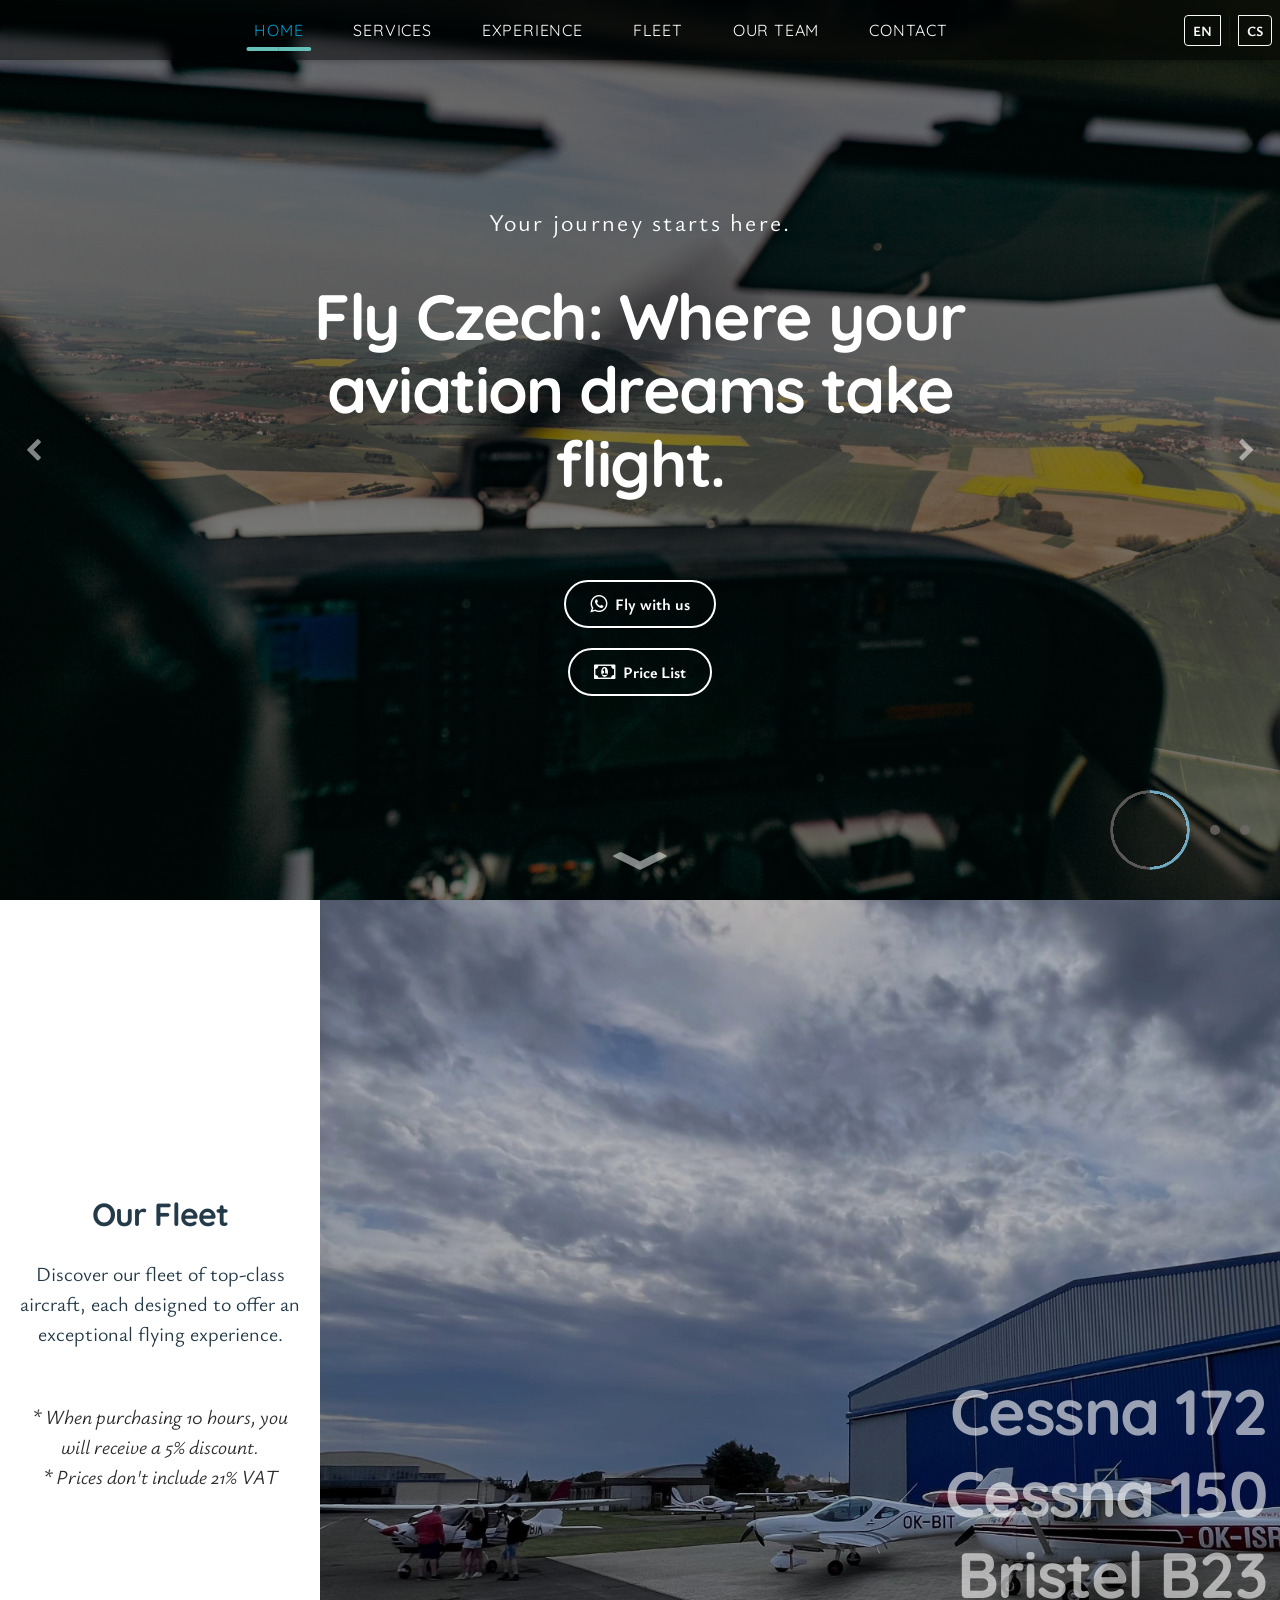
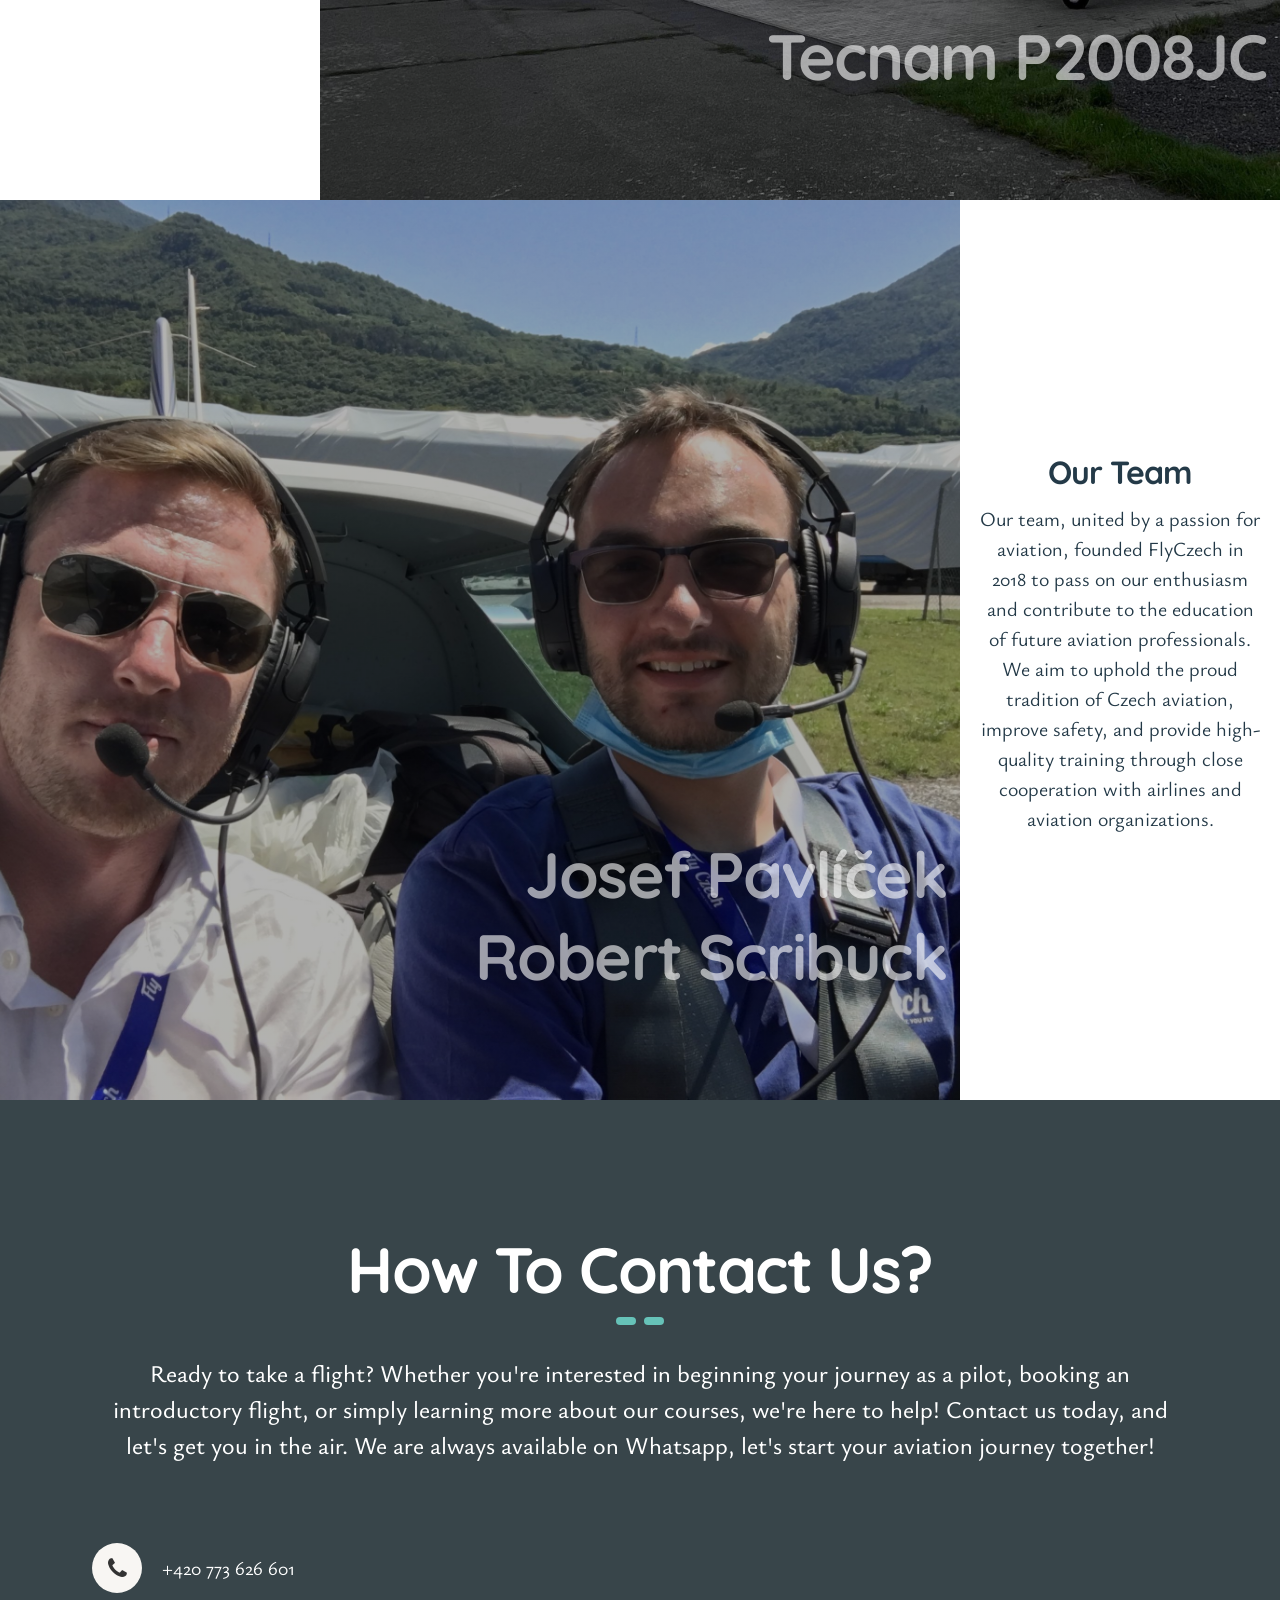
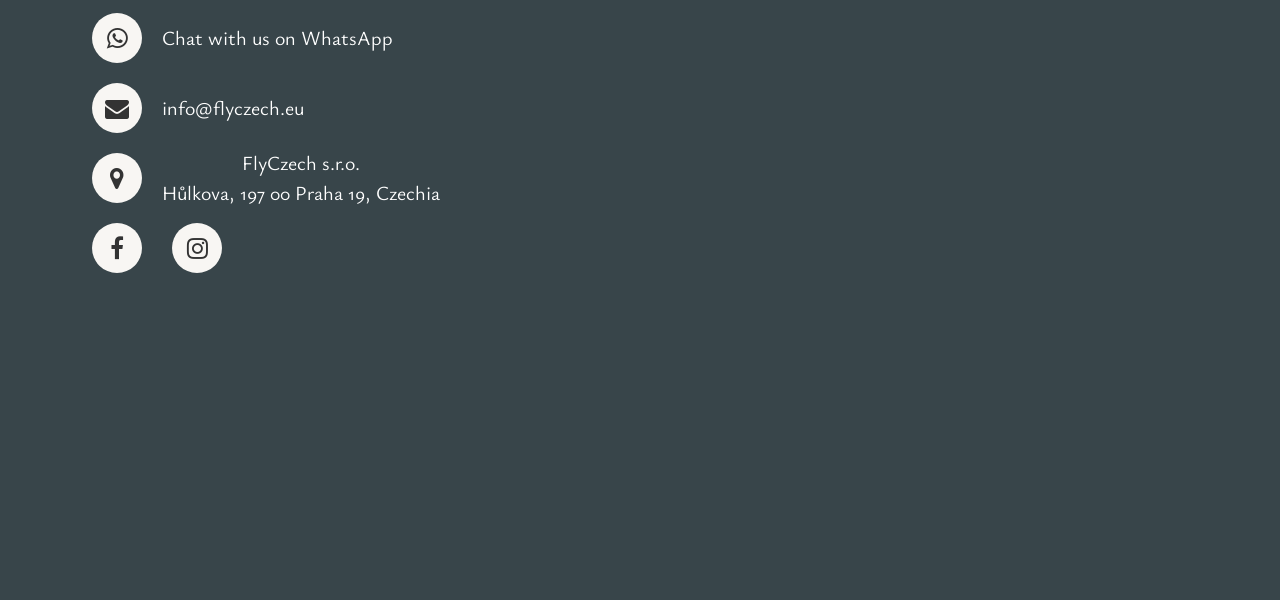
==== index.html @ 4c4ae452 "feat(experience,fleet,services): link Experience tab to PDF and remove hardcoded prices" ====
<!doctype html>
<html lang="en">

<head>
  <meta charset="utf-8">
  <meta name="viewport" content="width=device-width, initial-scale=1">
  <title>FlyCzech - We Care, You Fly!</title>

  <link rel="apple-touch-icon" sizes="180x180" href="assets/images/favicon/apple-touch-icon.png">
  <link rel="icon" type="image/png" sizes="32x32" href="assets/images/favicon/favicon-32x32.png">
  <link rel="icon" type="image/png" sizes="16x16" href="assets/images/favicon/favicon-16x16.png">
  <link rel="manifest" href="assets/images/favicon/site.webmanifest">
  <link rel="mask-icon" href="assets/images/favicon/safari-pinned-tab.svg" color="#5bbad5">
  <link rel="shortcut icon" href="assets/images/favicon/favicon.ico">
  <meta name="msapplication-TileColor" content="#da532c">
  <meta name="msapplication-config" content="assets/images/favicon/browserconfig.xml">
  <meta name="theme-color" content="#ffffff">


  <link rel="preconnect" href="https://fonts.googleapis.com">
  <link rel="preconnect" href="https://fonts.gstatic.com" crossorigin>
  <link
    href="https://fonts.googleapis.com/css2?family=Ysabeau:ital,wght@0,100;0,200;0,400;0,500;0,600;1,1&family=Quicksand:wght@500;600;700&display=swap"
    rel="stylesheet">

  <!-- Vendor CSS -->
  <link rel="stylesheet" href="vendor/css/bootstrap.min.css">
  <link rel="stylesheet" href="vendor/css/swiper-bundle.min.css">
  <link rel="stylesheet" href="https://cdnjs.cloudflare.com/ajax/libs/font-awesome/4.7.0/css/font-awesome.min.css">

  <!-- App CSS -->
  <link rel="stylesheet" href="src/css/style.css">
  <link rel="stylesheet" href="src/css/components/navbar.css">
  <link rel="stylesheet" href="src/css/components/fleet.css">
  <link rel="stylesheet" href="src/css/components/our-team.css">
  <link rel="stylesheet" href="src/css/components/services.css">
  <link rel="stylesheet" href="src/css/components/button.css">
  <link rel="stylesheet" href="src/css/components/swiper.css">

  <!-- Accessibility -->
  <meta name="robots" content="index, follow">
  <meta name="googlebot" content="index, follow">
  <meta name="robots" content="noarchive">
  <meta name="referrer" content="no-referrer">
  <meta name="format-detection" content="telephone=no">
  <meta name="HandheldFriendly" content="True">
  <meta name="MobileOptimized" content="320">
  <meta name="apple-mobile-web-app-capable" content="yes">
  <meta name="apple-mobile-web-app-status-bar-style" content="black-translucent">
  <meta name="apple-touch-fullscreen" content="yes">
  <meta name="theme-color" content="#ffffff">

  <link rel="preload" href="assets/images/team/josef.jpg" as="image">
  <link rel="preload" href="assets/images/team/robert.jpg" as="image">

  <link rel="preload" href="assets/images/fleet/OKISR-1.jpg" as="image">
  <link rel="preload" href="assets/images/fleet/OKBIK-1.jpg" as="image">
  <link rel="preload" href="assets/images/fleet/OKBIT-1.jpg" as="image">
  <link rel="preload" href="assets/images/fleet/OKMIL-1.jpg" as="image">

  <script src="src/js/translate.js"></script>

</head>

<body>
  <a href="#main-content" class="skip-link">Skip to content</a>


  <!-- Main page wrapper start -->
  <div class="page-wrapper">

    <!-- Header start -->
    <header class="page-header is-sticky">

      <div class="container-fluid">
        <div class="row dimmed-navbar">

          <div class="col-xxl-12">
            <nav class="navbar navbar-expand-lg navbar-light header-nav d-flex">
              <div class="logo-wrap" style="justify-content: center;">
                <div class="mobile-nav">
                  <button class="menu-toggler" data-bs-toggle="collapse" data-bs-target="#navbar" aria-controls="navbar"
                    aria-expanded="false" aria-label="Mobile navigation">
                    <span class="line first"></span>
                    <span class="line half"></span>
                    <span class="line third"></span>
                  </button>
                </div>
              </div>


              <div id="navbar" class="collapse navbar-collapse">
                <ul class="navbar-nav me-auto my-2 my-lg-0 navbar-nav-scroll header-menu">
                  <li class="nav-item">
                    <a href="#home" class="nav-link" data-translate="nav-home"></a>
                  </li>
                  <li class="nav-item">
                    <a href="#services" class="nav-link" data-translate="nav-services"></a>
                  </li>
                  <li class="nav-item">
                    <a href="#experience" class="nav-link" data-translate="nav-experience"></a>
                  </li>
                  <li class="nav-item">
                    <a href="#fleet" class="nav-link" data-translate="nav-fleet"></a>
                  </li>
                  <li class="nav-item">
                    <a href="#our-team" class="nav-link" data-translate="nav-team"></a>
                  </li>
                  <li class="nav-item">
                    <a href="#contact" class="nav-link" data-translate="nav-contact"></a>
                  </li>
                </ul>
              </div>

              <div class="btn-group language-switch pe-3" role="group" aria-label="Language selector">
                <button id="switch-lang-en" class="btn btn-outline-light btn-sm mx-1" aria-label="Switch to English">
                  <span class="fw-bold">EN</span>
                </button>
                <div class="vr mx-1"></div>
                <button id="switch-lang-cs" class="btn btn-outline-light btn-sm mx-1" aria-label="Přepnout do češtiny">
                  <span class="fw-bold">CS</span>
                </button>
              </div>

            </nav>

          </div>
        </div>
      </div>




    </header>
    <!-- Header end -->

    <!-- Page content area start -->
    <main id="main-content">
      <!-- Banner area start -->
      <section class="section-fullscreen banner-wrap pb-130" id="home">
        <!-- Slider main container -->
        <div class="swiper">
          <!-- Additional required wrapper -->
          <div class="swiper-wrapper">
            <!-- Slides -->
            <div class="swiper-slide slide-1">

              <video preload="none" id="background-video-1" class="background-video" playsinline muted autoplay muted
                loop preload="none" poster="assets/images/bg/hero-1.jpg">

                <source id="video-source-1" src="assets/images/per.mov" type="video/mp4">
              </video>

              <div class="slide-content">
                <p class="slide-title-1" data-translate="hero-subtitle"></p>
                <h1 class="slide-title-2" data-translate="hero-title">
                </h1>
                <div class="contact-button-wrapper">
                  <a class="contact-button contact-button-whatsapp" href="https://wa.me/+420773626601"
                    title="Chat with us on WhatsApp" target="_blank">
                    <i class="fa fa-whatsapp" style="font-size:1.25rem"></i> <span data-translate="hero-cta"></span>
                  </a>
                </div>
                <div class="contact-button-wrapper pricelist-button-wrapper-slide-1">
                  <a class="contact-button contact-button-whatsapp" href="pdfs/FlyCzech Complete Pricing List PDF.pdf" title="Prices" target="_blank" rel="noopener">
                    <i class="fa fa-money" style="font-size:1.25rem"></i> <span data-translate="price-list"></span>
                  </a>
                </div>
              </div>

            </div>
            <div class="swiper-slide slide-2" id="services">



              <video preload="none" id="background-video-1" class="background-video" playsinline muted autoplay muted
                loop preload="none" poster="assets/images/bg/hero-1.jpg">

                <source id="video-source-1" src="assets/images/services/services.mp4" type="video/mp4">
              </video>

              <div class="slide-content second-slide">
                <h1 class="slide-title-2 slide-title-slide-2" style="padding-bottom: 10px;"
                  data-translate="services-title"></h1>
                <p class="slide-subtitle slide-subtitle-slide-2" data-translate="services-subtitle"></p>

                <div>
                  <div class="services-wrapper">
                    <!-- PPL Section -->
                    <div class="services-category"
                      data-url="pdfs/FlyCzech PPL Training Information PDF.pdf"
                      style="cursor: pointer;">
                      <h2 class="services-title" data-translate="ppl-title"></h2>
                      <p class="services-description" data-translate="ppl-description">

                      </p>
                      <p class="services-detail"><strong data-translate="duration-label"></strong> <span
                          data-translate="ppl-duration"></span></p>
                      <div class="service-button contact-button-wrapper contact-button-wrapper-slide-3">
                        <a class="contact-button contact-button-more-info" href="pdfs/FlyCzech PPL Training Information PDF.pdf" target="_blank" rel="noopener">
                          <i class="fa fa-external-link"></i> <span data-translate="more-details"></span>
                        </a>
                        <a class="contact-button contact-button-whatsapp" href="https://wa.me/+420773626601" title="Chat with us on WhatsApp" target="_blank">
                          <i class="fa fa-whatsapp" style="font-size:1.25rem"></i> <span data-translate="contact-cta"></span>
                        </a>
                      </div>
                    </div>

                    <!-- Night Rating Section -->
                    <div class="services-category"
                      data-url="pdfs/FlyCzech NIGHT Training Info.pdf"
                      style="cursor: pointer;">
                      <h2 class="services-title" data-translate="night-rating-title"></h2>
                      <p class="services-description" data-translate="night-rating-description">

                      </p>
                      <p class="services-detail"><strong data-translate="duration-label"></strong> <span
                          data-translate="night-rating-duration"></span></p>
                      <div class="service-button contact-button-wrapper contact-button-wrapper-slide-3">
                        <a class="contact-button contact-button-more-info" href="pdfs/FlyCzech NIGHT Training Info.pdf" target="_blank" rel="noopener">
                          <i class="fa fa-external-link"></i> <span data-translate="more-details"></span>
                        </a>
                        <a class="contact-button contact-button-whatsapp" href="https://wa.me/+420773626601" title="Chat with us on WhatsApp" target="_blank">
                          <i class="fa fa-whatsapp" style="font-size:1.25rem"></i> <span data-translate="contact-cta"></span>
                        </a>
                      </div>
                    </div>

                    <!-- Radiology Section -->
                    <div class="services-category"
                      data-url="pdfs/FlyCzech Aviation English PDF.pdf"
                      style="cursor: pointer;">
                      <h2 class="services-title" data-translate="radio-title"></h2>
                      <p class="services-description" data-translate="radio-description">
                      </p>
                      <p class="services-detail"><strong data-translate="duration-label"></strong> <span
                          data-translate="radio-duration"></span></p>
                      <div class="service-button contact-button-wrapper contact-button-wrapper-slide-3">
                        <a class="contact-button contact-button-more-info" href="pdfs/FlyCzech Aviation English PDF.pdf" target="_blank" rel="noopener">
                          <i class="fa fa-external-link"></i> <span data-translate="more-details"></span>
                        </a>
                        <a class="contact-button contact-button-whatsapp" href="https://wa.me/+420773626601" title="Chat with us on WhatsApp" target="_blank">
                          <i class="fa fa-whatsapp" style="font-size:1.25rem"></i> <span data-translate="contact-cta"></span>
                        </a>
                      </div>
                    </div>

                    <!-- ICAO English Section -->
                    <div class="services-category"
                      data-url="pdfs/FlyCzech Aviation English PDF.pdf"
                      style="cursor: pointer;">
                      <h2 class="services-title" data-translate="icao-title"></h2>
                      <p class="services-description" data-translate="icao-description">
                      </p>
                      <p class="services-detail"><strong data-translate="duration-label"></strong> <span
                          data-translate="icao-duration"></span></p>
                      <div class="service-button contact-button-wrapper contact-button-wrapper-slide-3">
                        <a class="contact-button contact-button-more-info" href="pdfs/FlyCzech Aviation English PDF.pdf" target="_blank" rel="noopener">
                          <i class="fa fa-external-link"></i> <span data-translate="more-details"></span>
                        </a>
                        <a class="contact-button contact-button-whatsapp" href="https://wa.me/+420773626601" title="Chat with us on WhatsApp" target="_blank">
                          <i class="fa fa-whatsapp" style="font-size:1.25rem"></i> <span data-translate="contact-cta"></span>
                        </a>
                      </div>
                    </div>
                  </div>

                  <div class="contact-button-wrapper contact-button-wrapper-slide-2">
                    <a class="contact-button contact-button-whatsapp" href="https://wa.me/+420773626601"
                      title="Chat with us on WhatsApp" target="_blank">
                      <i class="fa fa-whatsapp" style="font-size:1.25rem"></i> <span
                        data-translate="contact-cta"></span>
                    </a>
                  </div>
                  <div class="contact-button-wrapper pricelist-button-wrapper-slide-2">
                    <a class="contact-button contact-button-whatsapp" href="pdfs/FlyCzech Complete Pricing List PDF.pdf" title="Prices" target="_blank" rel="noopener">
                      <i class="fa fa-money" style="font-size:1.25rem"></i> <span data-translate="price-list"></span>
                    </a>
                  </div>
                </div>

              </div>


            </div>
            <div class="swiper-slide slide-2" id="experience">



              <video preload="none" id="background-video-1" class="background-video" playsinline muted autoplay muted
                loop preload="none" poster="assets/images/experience/castle.jpg">

                <source id="video-source-1" src="assets/images/experience/sightsee.mov" type="video/mp4">
              </video>

              <div class="slide-content">
                <h1 class="slide-title-2" style="padding-bottom: 10px;" data-translate="experience-title"></h1>
                <p class="slide-subtitle slide-subtitle-slide-3" data-translate="experience-subtitle"></p>

                <div class="services-wrapper">
                  <div class="services-wrapper">
                    <div class="services-category"
                      data-url="pdfs/FlyCzech Pilot Experience PDF.pdf"
                      style="cursor: pointer;">
                      <h2 class="services-title" data-translate="pilgrimage-title"></h2>
                      <p class="services-description" data-translate="pilgrimage-description-1">
                      </p>
                      <p class="services-description" data-translate="pilgrimage-description-2">
                      </p>
                      <div class="service-button contact-button-wrapper contact-button-wrapper-slide-3">
                        <a class="contact-button contact-button-more-info" href="pdfs/FlyCzech Pilot Experience PDF.pdf" target="_blank" rel="noopener">
                          <i class="fa fa-external-link"></i> <span data-translate="more-details"></span>
                        </a>
                        <a class="contact-button contact-button-whatsapp" href="https://wa.me/+420773626601?text=I%20am%20interested%20in%20Pilgrimage%20Site%20Stará%20Boleslav%20and%20Brandýs%20nad%20Labem%20experience"
                          title="Chat with us on WhatsApp" target="_blank">
                          <i class="fa fa-whatsapp" style="font-size:1.25rem"></i> <span
                            data-translate="contact-cta"></span>
                        </a>
                      </div>
                    </div>

                    <div class="services-category"
                      data-url="pdfs/FlyCzech Pilot Experience PDF.pdf"
                      style="cursor: pointer;">
                      <h2 class="services-title" data-translate="pruhonice-title"></h2>
                      <p class="services-description" data-translate="pruhonice-description-1">

                      </p>
                      <p class="services-description" data-translate="pruhonice-description-2">

                      </p>
                      <div class="service-button contact-button-wrapper contact-button-wrapper-slide-3">
                        <a class="contact-button contact-button-more-info" href="pdfs/FlyCzech Pilot Experience PDF.pdf" target="_blank" rel="noopener">
                          <i class="fa fa-external-link"></i> <span data-translate="more-details"></span>
                        </a>
                        <a class="contact-button contact-button-whatsapp" href="https://wa.me/+420773626601?text=Hello!%20I%20am%20interested%20in%20booking%20the%20Průhonice%20Castle%20experience.%20Could%20you%20please%20provide%20more%20details%3F"
                          title="Chat with us on WhatsApp" target="_blank">
                          <i class="fa fa-whatsapp" style="font-size:1.25rem"></i> <span
                            data-translate="contact-cta"></span>
                        </a>
                      </div>
                    </div>
                    <div class="services-category"
                      data-url="pdfs/FlyCzech Pilot Experience PDF.pdf"
                      style="cursor: pointer;">
                      <h2 class="services-title" data-translate="castles-title"></h2>
                      <p class="services-description" data-translate="castles-description-1">

                      </p>
                      <p class="services-description" data-translate="castles-description-2">

                      </p>
                      <div class="service-button contact-button-wrapper contact-button-wrapper-slide-3">
                        <a class="contact-button contact-button-more-info" href="pdfs/FlyCzech Pilot Experience PDF.pdf" target="_blank" rel="noopener">
                          <i class="fa fa-external-link"></i> <span data-translate="more-details"></span>
                        </a>
                        <a class="contact-button contact-button-whatsapp" href="https://wa.me/+420773626601?text=Hello!%20I%20am%20interested%20in%20booking%20the%20Castles%20Around%20Prague%20experience.%20Could%20you%20please%20provide%20more%20details%3F"
                          title="Chat with us on WhatsApp" target="_blank">
                          <i class="fa fa-whatsapp" style="font-size:1.25rem"></i> <span
                            data-translate="contact-cta"></span>
                        </a>
                      </div>
                    </div>
                  </div>

                  <div class="contact-button-wrapper contact-button-wrapper-slide-3">
                    <a class="contact-button contact-button-whatsapp" href="https://wa.me/+420773626601"
                      title="Chat with us on WhatsApp" target="_blank">
                      <i class="fa fa-whatsapp" style="font-size:1.25rem"></i> <span
                        data-translate="contact-cta"></span>
                    </a>
                  </div>
                  <div class="contact-button-wrapper pricelist-button-wrapper-slide-3">
                    <a class="contact-button contact-button-whatsapp" href="pdfs/FlyCzech Complete Pricing List PDF.pdf" title="Prices" target="_blank" rel="noopener">
                      <i class="fa fa-money" style="font-size:1.25rem"></i> <span data-translate="price-list"></span>
                    </a>
                  </div>
                </div>

              </div>
            </div>

            <!-- pagination -->
            <div class="swiper-pagination"></div>
            <div class="swiper-button-prev fa fa-chevron-left"></div>
            <div class="swiper-button-next fa fa-chevron-right"></div>
          </div>


        </div>


      </section>


      <!-- Banner area end -->

      <div id="fleet-div" class="fleet-div">


        <div class="paragraph-section"> <!-- Paragraph section -->
          <h4 id="fleet-title" data-translate="fleet-title"></h4>
          <h6 id="aircraft-reg"></h6>
          <p id="fleet-text" data-translate="fleet-description">

          </p>
          <div id="aircraft-info" class="aircraft-info">
            <p><strong data-translate="range-label"></strong> <span id="range"></span></p>
            <p><strong data-translate="speed-label"></strong> <span id="speed"></span></p>
            <p><strong data-translate="night-rated-label"></strong> <span id="night-rated"></span></p>
            <p><strong data-translate="avionics-label"></strong> <span id="avionics-type"></span></p>
            <p><strong data-translate="base-airport-label"></strong> <span id="base-airport">LKLT</span>
            </p>
            <a id="aircraft-more-info" class="contact-button contact-button-more-info" href="#" target="_blank" rel="noopener">
              <i class="fa fa-external-link"></i>
              <span data-translate="more-info"></span>
            </a>
          </div>

          <!-- Discount note at the very bottom of the text area -->
          <p style="margin-top: 40px; font-style: italic; color: #2d2d2d;" data-translate="discount-note">
          </p>
        </div>

        <section id="fleet" class="section-fullscreen fleet-background project-wrap pt-120 pb-120"
          style="background-color: #f8f6f3; position: relative;">
          <!-- Default video as the background -->
          <video id="fleet-video" muted loop
            style="width: 100%; height: 100dvh; object-fit: cover; position: absolute; z-index: 0;"
            poster="assets/images/fleet/all.jpg" preload="none" playsinline muted autoplay>
            <source src="assets/images/fleet/fleet.mov" type="video/mp4">
          </video>

          <div class="background-overlay"></div>

          <div class="container">
            <!-- Label in the top left corner -->
            <h6 id="reset-message" style="display: none;" data-translate="reset-message"></h6>


            <h1 class="fleet-header" tabindex="0" role="button" data-image="assets/images/fleet/OKMIL.jpg" data-description=""
              data-title="" data-aircraft-reg="" data-price="" data-range="" data-night-rated="" data-avionics=""
              data-speed="" data-url="https://www.flyczech.eu/flotila/cessna-c172sp-ok-mil" data-translate="cessna 172">

            </h1>


            <h1 class="fleet-header" tabindex="0" role="button" data-image="assets/images/fleet/OKISR.jpg" data-description=""
              data-title="" data-aircraft-reg="" data-price="" data-range="" data-night-rated="" data-avionics=""
              data-speed="" data-url="https://www.flyczech.eu/ok-isr/" data-translate="cessna">

            </h1>

            <h1 class="fleet-header" tabindex="0" role="button" data-image="assets/images/fleet/OKBIT.jpg" data-description=""
              data-title="" data-aircraft-reg="" data-price="" data-range="" data-night-rated="" data-avionics=""
              data-speed="" data-url="https://www.flyczech.eu/flotila/bristell-br23-ok-bit/" data-translate="bristel">

            </h1>
            <h1 class="fleet-header" tabindex="0" role="button" data-image="assets/images/fleet/OKBIK.jpg" data-description=""
              data-title="" data-aircraft-reg="" data-price="" data-range="" data-night-rated="" data-avionics=""
              data-speed="" data-url="https://www.flyczech.eu/flotila/tecnam-p2008jc/" data-translate="tecnam">
            </h1>
          </div>
        </section>

        <!-- Swiper Container -->
        <div class="swiper-container">
          <div class="swiper-wrapper">
            <!-- Slide 1: Video Background with Titles -->
            <div class="swiper-slide">
              <section id="fleet-video-section" class="video-slide">
                <video id="fleet-video" muted loop playsinline muted autoplay
                  style="width: 100%; height: 100dvh; object-fit: cover; position: absolute; z-index: 0;"
                  poster="assets/images/fleet/all.jpg" preload="none">
                  <source src="assets/images/fleet/fleet.mov" type="video/mp4">
                </video>
                <div class="overlay">
                  <div class="container">
                    <h1 data-swiper-slide-index="1" data-translate="cessna 172"></h1>
                    <h1 data-swiper-slide-index="2" data-translate="cessna"></h1>
                    <h1 data-swiper-slide-index="3" data-translate="bristel"></h1>
                    <h1 data-swiper-slide-index="4" data-translate="tecnam"></h1>
                    <p data-translate="fleet-discount-note">
                    </p>
                  </div>
                </div>
              </section>
            </div>

            <!-- Slide 2: Cessna 172 -->
            <div class="swiper-slide"
              style="background-image: url('assets/images/fleet/OKMIL.jpg'); background-size: cover; background-position: center;">
              <div class="paragraph-section-mobile">
                <h4 data-translate="cessna 172_title"></h4>
                <h6 id="aircraft-reg" data-translate="cessna 172_aircraft-reg"></h6>
                <div class="aircraft-info">
                  <p><strong data-translate="range-label"></strong> <span data-translate="cessna 172_range"></span></p>
                  <p><strong data-translate="speed-label"></strong> <span data-translate="cessna 172_speed"></span></p>
                  <p><strong data-translate="night-rated-label"></strong> <span
                      data-translate="cessna 172_night-rated"></span></p>
                  <p><strong data-translate="avionics-label"></strong> <span
                      data-translate="cessna 172_avionics"></span>
                  </p>
                  <p><strong data-translate="base-airport-label"></strong> <span>LKLT</span></p>
                  <p><a href="https://www.flyczech.eu/flotila/cessna-c172sp-ok-mil" target="_blank" rel="noopener"><i class="fa fa-external-link"></i> <span data-translate="more-info"></span></a></p>
                </div>
              </div>
            </div>

            <!-- Slide 3: Cessna 150 -->
            <div class="swiper-slide"
              style="background-image: url('assets/images/fleet/OKISR.jpg'); background-size: cover; background-position: center;">
              <div class="paragraph-section-mobile">
                <h4 data-translate="cessna-mobile-title"></h4>
                <h6 id="aircraft-reg" data-translate="cessna_aircraft-reg"></h6>
                <div class="aircraft-info">
                  <p><strong data-translate="range-label"></strong> <span data-translate="cessna_range"></span></p>
                  <p><strong data-translate="speed-label"></strong> <span data-translate="cessna_speed"></span></p>
                  <p><strong data-translate="night-rated-label"></strong> <span
                      data-translate="cessna_night-rated"></span></p>
                  <p><strong data-translate="avionics-label"></strong> <span data-translate="cessna_avionics"></span>
                  </p>
                  <p><strong data-translate="base-airport-label"></strong> <span>LKLT</span></p>
                  <p><a href="https://www.flyczech.eu/ok-isr/" target="_blank" rel="noopener"><i class="fa fa-external-link"></i> <span data-translate="more-info"></span></a></p>
                </div>
              </div>
            </div>

            <!-- Slide 3: Bristel B23 -->
            <div class="swiper-slide"
              style="background-image: url('assets/images/fleet/OKBIT-1.jpg'); background-size: cover; background-position: center;">
              <div class="paragraph-section-mobile">
                <h4 data-translate="bristel-mobile-title"></h4>
                <h6 id="aircraft-reg" data-translate="bristel_aircraft-reg"></h6>
                <div class="aircraft-info">
                  <p><strong data-translate="range-label"></strong> <span data-translate="bristel_range"></span></p>
                  <p><strong data-translate="speed-label"></strong> <span data-translate="bristel_speed"></span></p>
                  <p><strong data-translate="night-rated-label"></strong> <span
                      data-translate="bristel_night-rated"></span></p>
                  <p><strong data-translate="avionics-label"></strong> <span data-translate="bristel_avionics"></span>
                  </p>
                  <p><strong data-translate="base-airport-label"></strong> <span>LKLT</span></p>
                  <p><a href="https://www.flyczech.eu/flotila/bristell-br23-ok-bit/" target="_blank" rel="noopener"><i class="fa fa-external-link"></i> <span data-translate="more-info"></span></a></p>
                </div>
              </div>
            </div>

            <!-- Slide 4: Tecnam P2008JC -->
            <div class="swiper-slide"
              style="background-image: url('assets/images/fleet/OKBIK-3.jpg'); background-size: cover; background-position: center;">
              <div class="paragraph-section-mobile">
                <h4 data-translate="tecnam-mobile-title"></h4>
                <h6 id="aircraft-reg" data-translate="tecnam_aircraft-reg"></h6>
                <div class="aircraft-info">
                  <p><strong data-translate="range-label"></strong> <span data-translate="tecnam_range"></span></p>
                  <p><strong data-translate="speed-label"></strong> <span data-translate="tecnam_speed"></span></p>
                  <p><strong data-translate="night-rated-label"></strong> <span
                      data-translate="tecnam_night-rated"></span></p>
                  <p><strong data-translate="avionics-label"></strong> <span data-translate="tecnam_avionics"></span>
                  </p>
                  <p><strong data-translate="base-airport-label"></strong> <span>LKLT</span></p>
                  <p><a href="https://www.flyczech.eu/flotila/tecnam-p2008jc/" target="_blank" rel="noopener"><i class="fa fa-external-link"></i> <span data-translate="more-info"></span></a></p>
                </div>
              </div>
            </div>

            <!-- pagination -->
            <div class="swiper-pagination"></div>
            <div class="swiper-button-prev fa fa-chevron-left"></div>
            <div class="swiper-button-next fa fa-chevron-right"></div>
          </div>


        </div>



      </div>



      <!-- Project area start -->
      <div id="team" class="our-team-div">
        <section id="our-team" class="section-fullscreen our-team-background project-wrap pt-120 pb-120"
          style="background-color: #f8f6f3;"> <!-- Image section -->

          <div class="background-overlay"></div>

          <div class="container">
            <!-- Label in the top left corner -->
            <h6 id="team-reset-message" style="display: none;" data-translate="reset-message"></h6>

            <h1 class="team-header" tabindex="0" role="button" data-image="assets/images/team/josef.jpg" data-translate="josef"
              data-description="" data-title="">
            </h1>
            <h1 class="team-header" tabindex="0" role="button" data-image="assets/images/team/robert.jpg" data-translate="robert"
              data-description="" data-title="">
            </h1>

            <div id="description-box"></div>
          </div>
        </section>

        <div class="paragraph-section"> <!-- Paragraph section -->
          <h4 id="team-member-title" data-translate="team-title" data-default=""></h4>
          <p id="description-text" data-translate="team-description" data-default="">
          </p>
        </div>

        <!-- Swiper Container -->
        <div class="swiper-container">
          <div class="swiper-wrapper">
            <!-- Slide 1: Overview -->
            <div class="swiper-slide"
              style="background-image: url('assets/images/team/all.jpg'); background-size: cover; background-position: center; image-resolution: from-image 300dpi;">
              <div class="overlay">
                <div class="container">
                  <h1 data-swiper-slide-index="1" data-translate="josef"></h1>
                  <h1 data-swiper-slide-index="2" data-translate="robert"></h1>
                </div>
              </div>
            </div>

            <!-- Slide 2: Josef -->
            <div class="swiper-slide"
              style="background-image: url('assets/images/team/josef.jpg'); background-size: cover; background-position: center;">
              <div class="paragraph-section-mobile team-category" onclick="handleTeamCategoryClick(this)">
                <h4 data-translate="josef"></h4>
                <h6 data-translate="josef-role"></h6>
                <p class="allow-scroll" data-translate="josef-bio"></p>
              </div>
            </div>

            <!-- Slide 3: Robert -->
            <div class="swiper-slide"
              style="background-image: url('assets/images/team/robert.jpg'); background-size: cover; background-position: center;">
              <div class="paragraph-section-mobile team-category" onclick="handleTeamCategoryClick(this)">
                <h4 data-translate="robert"></h4>
                <h6 data-translate="robert-role"></h6>
                <p class="allow-scroll" data-translate="robert-bio"></p>
              </div>
            </div>

            <!-- pagination -->
            <div class="swiper-pagination"></div>
            <div class="swiper-button-prev fa fa-chevron-left"></div>
            <div class="swiper-button-next fa fa-chevron-right"></div>
          </div>
        </div>

      </div>

      <!-- Project area end -->

      <!-- Contact area start -->
      <section id="contact" class="section-fullscreen contact-wrap pt-120 pb-120" style="background-color: #f8f6f3;">
        <div class="container" style="height: 100dvh;">
          <div class="section-title-wrap text-center">
            <h2 class="section-title"><span class="section-title-text" data-translate="contact-title"></span></h2>
            <p class="contact-us-description" data-translate="contact-description">
            </p>
          </div>
          <div class="row align-items-center" style="height: 50%;">
            <div class="col-md-6 text-center" style="height: 80%;">
              <div class="contact-circle-wrapper"
                style="display: flex; flex-direction: column; justify-content: center; height: 100%; gap: 20px;">

                <div class="contact-circle">
                  <a class="contact-icon" href="tel:+420773626601" title="Call Us">
                    <i class="fa fa-phone"></i>
                  </a>
                  <a href="tel:+420773626601" style="text-decoration: none; color: inherit;">
                    <span class="contact-info" data-translate="contact-phone"></span>
                  </a>
                </div>

                <div class="contact-circle">
                  <a class="contact-icon" href="https://wa.me/+420773626601" title="Chat with us on WhatsApp"
                    target="_blank">
                    <i class="fa fa-whatsapp"></i>
                  </a>
                  <a href="https://wa.me/+420773626601" target="_blank" style="text-decoration: none; color: inherit;">
                    <span class="contact-info" data-translate="contact-whatsapp"></span>
                  </a>
                </div>

                <div class="contact-circle">
                  <a class="contact-icon" href="mailto:info@flyczech.eu" title="Send us an Email">
                    <i class="fa fa-envelope"></i>
                  </a>
                  <a href="mailto:info@flyczech.eu" style="text-decoration: none; color: inherit;">
                    <span class="contact-info" data-translate="contact-email"></span>
                  </a>
                </div>

                <div class="contact-circle">
                  <a class="contact-icon" href="https://maps.app.goo.gl/2z5RKhMu3m4Roq21A" title="Open in Google Maps"
                    target="_blank">
                    <i class="fa fa-map-marker"></i>
                  </a>
                  <a href="https://maps.app.goo.gl/2z5RKhMu3m4Roq21A" target="_blank"
                    style="text-decoration: none; color: inherit;">
                    <span class="contact-info" data-translate="contact-address"></span>
                  </a>
                </div>
                <div class="contact-circle social-icons">
                  <a class="contact-icon" href="https://www.facebook.com/flyczech" title="Follow us on Facebook"
                    target="_blank" style="margin-right: 10px;">
                    <i class="fa fa-facebook"></i>
                  </a>
                  <a class="contact-icon" href="https://www.instagram.com/flyczech" title="Follow us on Instagram"
                    target="_blank">
                    <i class="fa fa-instagram"></i>
                  </a>
                </div>

              </div>
            </div>

            <div class="col-md-6 text-center google-maps" style="height: 80%;">
              <iframe
                src="https://www.google.com/maps/embed?pb=!1m14!1m8!1m3!1d2211.427444748304!2d14.5243626!3d50.1275467!3m2!1i1024!2i768!4f13.1!3m3!1m2!1s0x470bed50ab240e5b%3A0x810017243311ce41!2sFlyCzech%20s.r.o.!5e1!3m2!1sen!2sil!4v1731859860377!5m2!1sen!2sil"
                width="95%" height="100%" style="border:0; border-radius: 20px;" allowfullscreen="" loading="lazy">
              </iframe>
            </div>
          </div>
        </div>
      </section>
      <!-- Contact area end -->

      <!-- Clients area end -->
  </div>

  <!-- Add this in your common HTML template (e.g., footer or at the bottom of the body) -->
  <div class="bottom-icon" id="next-page-button">
    <i class="fa fa-chevron-down"></i>
  </div>

  <div class="upper-icon" id="prev-page-button" style="display: none;">
    <i class="fa fa-chevron-up"></i>
  </div>

  </main>
  <!-- Page content area end -->

  <!-- Gooey filter start -->
  <svg style="visibility: hidden; position: absolute;" width="0" height="0" xmlns="http://www.w3.org/2000/svg"
    version="1.1">
    <defs>
      <filter id="goo">
        <feGaussianBlur in="SourceGraphic" stdDeviation="10" result="blur" />
        <feColorMatrix in="blur" type="matrix" values="1 0 0 0 0  0 1 0 0 0  0 0 1 0 0  0 0 0 19 -9" result="goo" />
        <feComposite in="SourceGraphic" in2="goo" operator="atop" />
      </filter>
    </defs>
  </svg>
  <!-- Gooey filter end -->

  </div>
  <!-- Main page wrapper end -->

  <!-- Vendor JS -->
  <script src="vendor/js/jquery-3.6.0.min.js"></script>
  <script src="vendor/js/bootstrap.bundle.min.js"></script>
  <script src="vendor/js/swiper-bundle.min.js"></script>
  <script src="vendor/js/lottie-player.js"></script>

  <!-- App JS -->
  <script src="src/js/config.js"></script>
  <script src="src/js/scripts.js"></script>
  <script src="src/js/our-team.js"></script>
  <script src="src/js/fleet.js"></script>
  <script src="src/js/scroll.js"></script>
  <script src="src/js/video.js"></script>
  <script src="src/js/services.js"></script>

</body>

</html>
---- src/css/style.css ----
@charset "UTF-8";

/*
Template Name: MAHA
Theme URI: https://wemakeitlive.com/
Author: Vinod
Support: vinod@wemakeitlive.com
Author URI: https://wemakeitlive.com/
Description: The MAHA portfolio template is an excellent choice for professionals from various fields, including developers, designers, freelancers, engineers, content writers, instructors, photographers, politicians, and other experts who wish to showcase their skills, bio, and portfolio. The template is highly customizable, with well-organized layers that make it easy to effect changes without complications. You can effortlessly personalize the layouts to suit your preference, and even mix the elements and components to create your own design with the business template. With its versatility and user-friendly features, the MAHA portfolio template is a smart option for your next projects.
Version: 1.0.0
*/
/*----------------------------------------
  VARIABLES
----------------------------------------*/

html,
body {
  margin: 0;
  padding: 0;
  width: 100%;
  /* Ensure full width of the viewport */
  overflow: hidden;
  /* Prevent horizontal overflow */
  display: flex;
  align-items: center;
  justify-content: center;
}

body {
  max-width: 100vw;
  /* Limit width to the viewport width */
  box-sizing: border-box;
  /* Make sure padding/margin are included in width calculations */
}

.container {
  width: 100%;
  /* Ensure the container uses full available width */
}


:root {
  --color-primary: #0099CC;
  --color-secondary: #003366;
  --color-black: #243a48;
  --color-gray: #233947;
  --color-background: #f8f6f3;
  --color-white: #FFFFFF;
  --color-line: #ececf0;
  --color-line-menu: #66C2B8;
  --font-heading: "Quicksand", sans-serif;
  --font-body: "Ysabeau", sans-serif;
  --font-size-1: 22px;
  --font-size-2: 20px;
  --font-size-3: 18px;
  --font-size-4: 16px;
  --h1-font-size: 4rem;
  --h2-font-size: 3.5rem;
  --h3-font-size: 3rem;
  --h4-font-size: 2.5rem;
  --h5-font-size: 2rem;
  --h6-font-size: 1.5rem;
  --font-size-h1: var(--h1-font-size);
  --font-size-h2: var(--h2-font-size);
  --font-size-h3: var(--h3-font-size);
  --font-size-h4: var(--h4-font-size);
  --font-size-h5: var(--h5-font-size);
  --font-size-h6: var(--h6-font-size);
  --line-height-1: 1.5;
  --line-height-2: 1.1;
  --block-border-radius: 15px;
  --button-border-radius: 25px;
  --button-border-radius-2: 5px;
  --transition: all 0.3s ease-in-out;
}

/*---------------------------------------
  MIXIN CSS 
----------------------------------------*/
/*---------------------------------------
  Function CSS 
----------------------------------------*/
/*----------------------------------------
  SPACING
----------------------------------------*/
.mt-120 {
  margin-top: 60px;
}

@media only screen and (min-width: 992px) {
  .mt-120 {
    margin-top: 80px;
  }
}

@media only screen and (min-width: 1200px) {
  .mt-120 {
    margin-top: 100px;
  }
}

@media only screen and (min-width: 1400px) {
  .mt-120 {
    margin-top: 120px;
  }
}

.mb-120 {
  margin-bottom: 60px;
}

@media only screen and (min-width: 992px) {
  .mb-120 {
    margin-bottom: 80px;
  }
}

@media only screen and (min-width: 1200px) {
  .mb-120 {
    margin-bottom: 100px;
  }
}

@media only screen and (min-width: 1400px) {
  .mb-120 {
    margin-bottom: 120px;
  }
}

.pt-120 {
  padding-top: 60px;
}

@media only screen and (min-width: 992px) {
  .pt-120 {
    padding-top: 80px;
  }
}

@media only screen and (min-width: 1200px) {
  .pt-120 {
    padding-top: 100px;
  }
}

@media only screen and (min-width: 1400px) {
  .pt-120 {
    padding-top: 120px;
  }
}

.pb-120 {
  padding-bottom: 60px;
}

@media only screen and (min-width: 992px) {
  .pb-120 {
    padding-bottom: 80px;
  }
}

@media only screen and (min-width: 1200px) {
  .pb-120 {
    padding-bottom: 100px;
  }
}

@media only screen and (min-width: 1400px) {
  .pb-120 {
    padding-bottom: 120px;
  }
}

.pt-100 {
  padding-top: 40px;
}

@media only screen and (min-width: 992px) {
  .pt-100 {
    padding-top: 60px;
  }
}

@media only screen and (min-width: 1200px) {
  .pt-100 {
    padding-top: 80px;
  }
}

@media only screen and (min-width: 1400px) {
  .pt-100 {
    padding-top: 100px;
  }
}

.pb-100 {
  padding-bottom: 40px;
}

@media only screen and (min-width: 992px) {
  .pb-100 {
    padding-bottom: 60px;
  }
}

@media only screen and (min-width: 1200px) {
  .pb-100 {
    padding-bottom: 80px;
  }
}

@media only screen and (min-width: 1400px) {
  .pb-100 {
    padding-bottom: 100px;
  }
}

/*--------------------------------------
TYPOGRAPHY
--------------------------------------*/
body {
  position: relative;
  height: 100%;
  color: var(--color-gray);
  font-family: var(--font-body);
  /* font-size: var(--font-size-1); */
  font-weight: 400;
  line-height: var(--line-height-1);
  text-rendering: optimizeLegibility;
  -webkit-font-smoothing: antialiased;
  -moz-osx-font-smoothing: grayscale;
  vertical-align: baseline;
}

h1,
h2,
h3,
h4,
h5,
h6,
.h1,
.h2,
.h3,
.h4,
.h5,
.h6,
address,
p,
pre,
blockquote,
table,
hr {
  /* margin: 0 0 20px 0; */
}

h1,
h2,
h3,
h4,
h5,
h6 {
  color: var(--color-black);
  font-family: var(--font-heading);
  font-weight: 700;
  letter-spacing: -0.025em;
  word-break: break-word;
}

h1 a,
h2 a,
h3 a,
h4 a,
h5 a,
h6 a {
  color: inherit;
}

h1,
.h1 {
  font-size: 4rem;
  line-height: 1.2;
}

@media (min-width: 1200px) {

  h1,
  .h1 {
    font-size: 4rem;
  }
}

h2,
.h2 {
  font-size: calc(1.475rem + 2.7vw);
  line-height: 1.2;
}

@media (min-width: 1200px) {

  h2,
  .h2 {
    font-size: 3.5rem;
  }
}

h3,
.h3 {
  font-size: calc(1.425rem + 2.1vw);
  line-height: 1.2;
}

@media (min-width: 1200px) {

  h3,
  .h3 {
    font-size: 3rem;
  }
}

h4,
.h4 {
  /* font-size: calc(1.375rem + 1.5vw); */
  line-height: 1.2;
}

@media (min-width: 1200px) {

  h4,
  .h4 {
    font-size: 2.5rem;
  }
}

h5,
.h5 {
  font-size: calc(1.325rem + 0.9vw);
  line-height: 1.1;
}

@media (min-width: 1200px) {

  h5,
  .h5 {
    font-size: 2rem;
  }
}

h6,
.h6 {
  font-size: calc(1.275rem + 0.3vw);
  line-height: 1.1;
}

@media (min-width: 1200px) {

  h6,
  .h6 {
    font-size: 1.5rem;
  }
}

ul,
ol {
  margin: 0;
  padding: 0;
}

li {
  list-style: none;
}

a {
  color: inherit;
  text-decoration: none;
  -webkit-transition: all 0.3s ease;
  transition: all 0.3s ease;
}

a:hover {
  color: var(--color-secondary);
}

p {
  color: var(--color-gray);
  /* font-size: var(--font-size-1); */
  line-height: var(--line-height-1);
  margin: 0 0 30px 0;
}

/*-------------------------------
  BACKGROUND SHAPES
  --------------------------------*/
.bg-shapes-top {
  position: absolute;
  top: 0;
  left: 0;
  width: 100vw;
  padding: 0;
  margin: 0;
  z-index: 1;
}

.bg-shapes-top li {
  position: absolute;
  top: 80vh;
  left: 45vw;
  width: 10px;
  height: 10px;
  border-radius: 100%;
  background-clip: padding-box;
  /* stops bg color from leaking outside the border: */
  border: solid 1px var(--color-primary);
  color: transparent;
  -webkit-transform-origin: top left;
  transform-origin: top left;
  -webkit-transform: scale(0) rotate(0deg) translate(-50%, -50%);
  transform: scale(0) rotate(0deg) translate(-50%, -50%);
}

.bg-shapes-top li:nth-child(1) {
  -webkit-animation-delay: 6s;
  animation-delay: 6s;
  -webkit-animation: cube-scale-20 12s ease-in forwards infinite;
  animation: cube-scale-20 12s ease-in forwards infinite;
  left: 0vw;
  top: 0vh;
}

.bg-shapes-top li:nth-child(2) {
  -webkit-animation-delay: 1s;
  animation-delay: 1s;
  -webkit-animation: cube 12s ease-in forwards infinite;
  animation: cube 12s ease-in forwards infinite;
  border-color: var(--color-secondary);
  left: 54vw;
  top: 14vh;
}

.bg-shapes-top li:nth-child(3) {
  -webkit-animation-delay: 1s;
  animation-delay: 1s;
  -webkit-animation: cube 12s ease-in forwards infinite;
  animation: cube 12s ease-in forwards infinite;
  left: 56vw;
  top: 12vh;
}

.bg-shapes-top li:nth-child(4) {
  -webkit-animation-delay: 6s;
  animation-delay: 6s;
  -webkit-animation: cube-scale-20 12s ease-in forwards infinite;
  animation: cube-scale-20 12s ease-in forwards infinite;
  border-color: var(--color-secondary);
  left: 100vw;
  top: 0vh;
}

.bg-shapes-bottom {
  position: absolute;
  bottom: 0;
  left: 0;
  width: 100vw;
  padding: 0;
  margin: 0;
  z-index: 1;
}

.bg-shapes-bottom li {
  position: absolute;
  bottom: 80vh;
  left: 45vw;
  width: 10px;
  height: 10px;
  border-radius: 100%;
  background-clip: padding-box;
  /* stops bg color from leaking outside the border: */
  border: solid 1px var(--color-primary);
  color: transparent;
  -webkit-transform-origin: top left;
  transform-origin: top left;
  -webkit-transform: scale(0) rotate(0deg) translate(-50%, -50%);
  transform: scale(0) rotate(0deg) translate(-50%, -50%);
}

.bg-shapes-bottom li:nth-child(1) {
  -webkit-animation-delay: 4s;
  animation-delay: 4s;
  -webkit-animation: cube-scale-20 12s ease-in forwards infinite;
  animation: cube-scale-20 12s ease-in forwards infinite;
  left: 0vw;
  bottom: 0vh;
}

.bg-shapes-bottom li:nth-child(2) {
  -webkit-animation-delay: 4s;
  animation-delay: 4s;
  -webkit-animation: cube 12s ease-in forwards infinite;
  animation: cube 12s ease-in forwards infinite;
  border-color: var(--color-secondary);
  left: 0vw;
  bottom: 10vh;
}

.bg-shapes-bottom li:nth-child(3) {
  -webkit-animation-delay: 4s;
  animation-delay: 4s;
  -webkit-animation: cube 12s ease-in forwards infinite;
  animation: cube 12s ease-in forwards infinite;
  left: 100vw;
  bottom: 10vh;
}

.bg-shapes-bottom li:nth-child(4) {
  -webkit-animation-delay: 4s;
  animation-delay: 4s;
  -webkit-animation: cube-scale-20 12s ease-in forwards infinite;
  animation: cube-scale-20 12s ease-in forwards infinite;
  border-color: var(--color-secondary);
  left: 100vw;
  bottom: 0vh;
}

@-webkit-keyframes cube {
  from {
    -webkit-transform: scale(0) rotate(0deg) translate(-50%, -50%);
    transform: scale(0) rotate(0deg) translate(-50%, -50%);
    opacity: 1;
    filter: alpha(opacity=100);
  }

  to {
    -webkit-transform: scale(5) rotate(960deg) translate(-50%, -50%);
    transform: scale(5) rotate(960deg) translate(-50%, -50%);
    opacity: 0;
    filter: alpha(opacity=0);
  }
}

@keyframes cube {
  from {
    -webkit-transform: scale(0) rotate(0deg) translate(-50%, -50%);
    transform: scale(0) rotate(0deg) translate(-50%, -50%);
    opacity: 1;
    filter: alpha(opacity=100);
  }

  to {
    -webkit-transform: scale(5) rotate(960deg) translate(-50%, -50%);
    transform: scale(5) rotate(960deg) translate(-50%, -50%);
    opacity: 0;
    filter: alpha(opacity=0);
  }
}

@-webkit-keyframes cube-scale-20 {
  from {
    -webkit-transform: scale(0) rotate(0deg) translate(-50%, -50%);
    transform: scale(0) rotate(0deg) translate(-50%, -50%);
    opacity: 1;
    filter: alpha(opacity=100);
  }

  to {
    -webkit-transform: scale(20) rotate(960deg) translate(-50%, -50%);
    transform: scale(20) rotate(960deg) translate(-50%, -50%);
    opacity: 0;
    filter: alpha(opacity=0);
  }
}

@keyframes cube-scale-20 {
  from {
    -webkit-transform: scale(0) rotate(0deg) translate(-50%, -50%);
    transform: scale(0) rotate(0deg) translate(-50%, -50%);
    opacity: 1;
    filter: alpha(opacity=100);
  }

  to {
    -webkit-transform: scale(20) rotate(960deg) translate(-50%, -50%);
    transform: scale(20) rotate(960deg) translate(-50%, -50%);
    opacity: 0;
    filter: alpha(opacity=0);
  }
}

/*----------------------------
  PRELOADER CSS
------------------------------*/
#preloader {
  position: fixed;
  z-index: 999;
  bottom: 0;
  right: 0;
  left: 0;
  top: 0;
  width: 100%;
  height: 100dvh;
  background-color: var(--color-white);
}

.preloader-container {
  position: absolute;
  left: 50%;
  top: 50%;
  -webkit-transform: translate(-50%, -50%);
  transform: translate(-50%, -50%);
  width: 18rem;
  height: 10rem;
}

.preloader-text {
  display: inline-block;
  position: absolute;
  bottom: 0;
  color: var(--color-black);
  font-family: var(--font-heading);
  font-size: 2rem;
  font-weight: 900;
  -webkit-animation: text 1550ms ease-in infinite;
  animation: text 1550ms ease-in infinite;
  -webkit-transform: translatez(0);
  transform: translatez(0);
}

.preloader-text-1 {
  left: 0rem;
  -webkit-transform: translate3d(0, -4rem, 0);
  transform: translate3d(0, -4rem, 0);
  -webkit-animation: text-w 1550ms ease-in infinite;
  animation: text-w 1550ms ease-in infinite;
}

.preloader-text-2 {
  left: 1.4rem;
  -webkit-animation-delay: 150ms;
  animation-delay: 150ms;
}

.preloader-text-3 {
  left: 4.6rem;
  -webkit-animation-delay: 230ms;
  animation-delay: 230ms;
}

.preloader-text-4 {
  left: 7.6rem;
  -webkit-animation-delay: 310ms;
  animation-delay: 310ms;
}

.preloader-text-5 {
  left: 10.6rem;
  -webkit-animation-delay: 390ms;
  animation-delay: 390ms;
}

.preloader-text-6 {
  left: 12.6rem;
  -webkit-animation-delay: 470ms;
  animation-delay: 470ms;
}

.preloader-text-7 {
  left: 16rem;
  -webkit-animation-delay: 550ms;
  animation-delay: 550ms;
}

.coast {
  display: inline-block;
  position: absolute;
  left: 1.3rem;
  bottom: 1.7rem;
  width: 4.2rem;
  height: 1.2rem;
  -webkit-animation: coast 3100ms linear infinite;
  animation: coast 3100ms linear infinite;
  -webkit-transform: translateZ(0);
  transform: translateZ(0);
}

.wave-rel-wrap {
  position: relative;
  width: 100%;
  height: 100%;
  -webkit-perspective: 2rem;
  perspective: 2rem;
  -webkit-perspective-origin: 0% 50%;
  perspective-origin: 0% 50%;
}

.wave {
  display: inline-block;
  position: absolute;
  width: 4.2rem;
  height: 1.2rem;
  border-radius: 1.1rem;
  background-clip: padding-box;
  /* stops bg color from leaking outside the border: */
  background: rgb(254, 218, 54);
  will-change: width;
  -webkit-animation: wave 3100ms linear infinite;
  animation: wave 3100ms linear infinite;
  -webkit-transform: translateZ(0) scale(0);
  transform: translateZ(0) scale(0);
}

.delay {
  -webkit-animation-delay: 1550ms;
  animation-delay: 1550ms;
}

@-webkit-keyframes text {
  0% {
    -webkit-transform: translate3d(0, 0, 0);
    transform: translate3d(0, 0, 0);
  }

  30% {
    -webkit-transform: translate3d(0, 0, 0);
    transform: translate3d(0, 0, 0);
  }

  45% {
    -webkit-transform: translate3d(0, -4rem, 0);
    transform: translate3d(0, -4rem, 0);
  }

  100% {
    -webkit-transform: translate3d(0, 0, 0);
    transform: translate3d(0, 0, 0);
  }
}

@keyframes text {
  0% {
    -webkit-transform: translate3d(0, 0, 0);
    transform: translate3d(0, 0, 0);
  }

  30% {
    -webkit-transform: translate3d(0, 0, 0);
    transform: translate3d(0, 0, 0);
  }

  45% {
    -webkit-transform: translate3d(0, -4rem, 0);
    transform: translate3d(0, -4rem, 0);
  }

  100% {
    -webkit-transform: translate3d(0, 0, 0);
    transform: translate3d(0, 0, 0);
  }
}

@-webkit-keyframes text-w {
  0% {
    -webkit-transform: translate3d(0, -4rem, 0);
    transform: translate3d(0, -4rem, 0);
  }

  38% {
    -webkit-transform: translate3d(0, -4rem, 0);
    transform: translate3d(0, -4rem, 0);
  }

  69% {
    -webkit-transform: translate3d(0, 0, 0);
    transform: translate3d(0, 0, 0);
  }

  100% {
    -webkit-transform: translate3d(0, -4rem, 0);
    transform: translate3d(0, -4rem, 0);
  }
}

@keyframes text-w {
  0% {
    -webkit-transform: translate3d(0, -4rem, 0);
    transform: translate3d(0, -4rem, 0);
  }

  38% {
    -webkit-transform: translate3d(0, -4rem, 0);
    transform: translate3d(0, -4rem, 0);
  }

  69% {
    -webkit-transform: translate3d(0, 0, 0);
    transform: translate3d(0, 0, 0);
  }

  100% {
    -webkit-transform: translate3d(0, -4rem, 0);
    transform: translate3d(0, -4rem, 0);
  }
}

@-webkit-keyframes coast {
  0% {
    -webkit-transform: translate3d(0, 0, 0);
    transform: translate3d(0, 0, 0);
  }

  23% {
    -webkit-transform: translate3d(0, 0, 0);
    transform: translate3d(0, 0, 0);
  }

  50% {
    -webkit-transform: translate3d(16rem, 0, 0);
    transform: translate3d(16rem, 0, 0);
  }

  100% {
    -webkit-transform: translate3d(16rem, 0, 0);
    transform: translate3d(16rem, 0, 0);
  }
}

@keyframes coast {
  0% {
    -webkit-transform: translate3d(0, 0, 0);
    transform: translate3d(0, 0, 0);
  }

  23% {
    -webkit-transform: translate3d(0, 0, 0);
    transform: translate3d(0, 0, 0);
  }

  50% {
    -webkit-transform: translate3d(16rem, 0, 0);
    transform: translate3d(16rem, 0, 0);
  }

  100% {
    -webkit-transform: translate3d(16rem, 0, 0);
    transform: translate3d(16rem, 0, 0);
  }
}

@-webkit-keyframes wave {
  0% {
    -webkit-transform: scale(0);
    transform: scale(0);
    width: 2.2rem;
  }

  10% {
    -webkit-transform: scale(1);
    transform: scale(1);
  }

  23% {
    width: 2.2rem;
  }

  32% {
    width: 6.1rem;
  }

  42% {
    width: 5rem;
    -webkit-transform: rotateY(0deg) scale(1, 1);
    transform: rotateY(0deg) scale(1, 1);
  }

  51% {
    -webkit-transform: rotateY(0deg) scale(0.8, 0.8);
    transform: rotateY(0deg) scale(0.8, 0.8);
  }

  52% {
    -webkit-transform: rotateY(0deg) scale(0.4, 0.4);
    transform: rotateY(0deg) scale(0.4, 0.4);
  }

  100% {
    -webkit-transform: rotateY(90deg) scale(0);
    transform: rotateY(90deg) scale(0);
  }
}

@keyframes wave {
  0% {
    -webkit-transform: scale(0);
    transform: scale(0);
    width: 2.2rem;
  }

  10% {
    -webkit-transform: scale(1);
    transform: scale(1);
  }

  23% {
    width: 2.2rem;
  }

  32% {
    width: 6.1rem;
  }

  42% {
    width: 5rem;
    -webkit-transform: rotateY(0deg) scale(1, 1);
    transform: rotateY(0deg) scale(1, 1);
  }

  51% {
    -webkit-transform: rotateY(0deg) scale(0.8, 0.8);
    transform: rotateY(0deg) scale(0.8, 0.8);
  }

  52% {
    -webkit-transform: rotateY(0deg) scale(0.4, 0.4);
    transform: rotateY(0deg) scale(0.4, 0.4);
  }

  100% {
    -webkit-transform: rotateY(90deg) scale(0);
    transform: rotateY(90deg) scale(0);
  }
}

/*-------------------------------
  BUTTON
  --------------------------------*/
.button-wrapper {
  position: relative;
  padding: 1.5rem 0;
  -webkit-filter: url("#goo");
  filter: url("#goo");
}

.button {
  display: inline-block;
  position: relative;
  min-width: 8.23em;
  /* min-width: 200px; */
  font-family: var(--font-heading);
  font-size: 1.25rem;
  font-weight: 600;
  text-align: center;
  text-decoration: none;
  color: var(--color-black);
  background: var(--color-white);
  border-radius: 1em;
  background-clip: padding-box;
  /* stops bg color from leaking outside the border: */
  padding: 1.03em 1.32em;
  line-height: 1;
}

.button:before,
.button:after {
  position: absolute;
  content: "";
  display: inline-block;
  width: 4.4em;
  height: 2.95em;
  background: var(--color-white);
  border-radius: 50%;
  background-clip: padding-box;
  /* stops bg color from leaking outside the border: */
  -webkit-transform: scale(0);
  transform: scale(0);
  -webkit-transition: -webkit-transform 1s ease;
  transition: -webkit-transform 1s ease;
  transition: transform 1s ease;
  transition: transform 1s ease, -webkit-transform 1s ease;
  z-index: -1;
}

.button-yellow {
  background: var(--color-primary);
  color: var(--color-white);
}

.button-yellow:before,
.button-yellow:after {
  background: var(--color-primary);
}

.button:before {
  top: -25%;
  left: 20%;
}

.button:after {
  bottom: -25%;
  right: 20%;
}

.button:hover:before,
.button:hover:after {
  -webkit-transform: none;
  transform: none;
}

.loading-button .drops {
  position: absolute;
  top: 0;
  left: 0;
  bottom: 0;
  right: 0;
  z-index: 1;
  opacity: 0;
  filter: alpha(opacity=0);
  -webkit-filter: url("#liquid");
  filter: url("#liquid");
  -webkit-animation: fade-in 0.1s linear 0.4s forwards;
  animation: fade-in 0.1s linear 0.4s forwards;
}

.loading-button .drop1,
.loading-button .drop2 {
  position: absolute;
  left: 0;
  right: 0;
  bottom: 0;
  margin: auto;
  width: 21px;
  height: 24px;
  border-radius: 50%;
  background-clip: padding-box;
  /* stops bg color from leaking outside the border: */
  background-color: var(--color-primary);
}

.loading-button .drop1 {
  width: 90px;
  height: 16px;
  bottom: 2px;
  border-radius: 0;
  background-clip: padding-box;
  /* stops bg color from leaking outside the border: */
}

.loading-button .drop2 {
  -webkit-animation: drop 1.3s cubic-bezier(1, 0.19, 0.66, 0.12) 0.5s infinite;
  animation: drop 1.3s cubic-bezier(1, 0.19, 0.66, 0.12) 0.5s infinite;
}

@-webkit-keyframes fade-in {
  0% {
    opacity: 0;
    filter: alpha(opacity=0);
  }

  100% {
    opacity: 1;
    filter: alpha(opacity=100);
  }
}

@keyframes fade-in {
  0% {
    opacity: 0;
    filter: alpha(opacity=0);
  }

  100% {
    opacity: 1;
    filter: alpha(opacity=100);
  }
}

@-webkit-keyframes drop {
  0% {
    bottom: 0px;
    opacity: 1;
    filter: alpha(opacity=100);
  }

  80% {
    opacity: 1;
    filter: alpha(opacity=100);
  }

  100% {
    opacity: 1;
    filter: alpha(opacity=100);
    bottom: -200px;
  }
}

@keyframes drop {
  0% {
    bottom: 0px;
    opacity: 1;
    filter: alpha(opacity=100);
  }

  80% {
    opacity: 1;
    filter: alpha(opacity=100);
  }

  100% {
    opacity: 1;
    filter: alpha(opacity=100);
    bottom: -200px;
  }
}

/*----------------------------------
  SECTION TITLE 
  -----------------------------------*/

/* Ensures that each section takes up the full viewport height */
.section-fullscreen {
  min-height: 100dvh;
  display: flex;
  align-items: center;
  /* Centers content vertically */
  justify-content: center;
  /* Centers content horizontally */
  transform: translateZ(0);
  will-change: transform;
  -webkit-backface-visibility: hidden;
  backface-visibility: hidden;
}

.process-min-height {
  min-height: max(1180px, 100vh);
}



/* Add any additional styling to ensure content looks good */
.section-title-wrap {
  padding: 20px;
  text-align: center;
}

/* .section-title-wrap {
  position: relative;
  margin-bottom: 40px;
} */

.section-title-wrap .section-title {
  display: inline-block;
  position: relative;
  margin: 5px 0 40px;
  text-transform: capitalize;
  line-height: 1.4;
  font-size: 4rem;
}

@media (min-width: 1200px) {
  .section-title-wrap .section-title {
    font-size: 4rem;
  }
}

.section-title-wrap .section-title::before,
.section-title-wrap .section-title::after {
  content: "";
  position: absolute;
  bottom: -10px;
  width: 20px;
  height: 8px;
  border-radius: 4px;
  background-clip: padding-box;
  /* stops bg color from leaking outside the border: */
  background-color: var(--color-line-menu);
  -webkit-animation: animate 6s linear infinite;
  animation: animate 6s linear infinite;
}

.section-title-wrap .section-title::before {
  right: 50%;
  margin-right: 4px;
}

.section-title-wrap .section-title::after {
  left: 50%;
  margin-left: 4px;
}

.section-title-wrap p {
  display: inline-block;
  font-size: 24px;
  font-weight: 500;
  margin-bottom: 0;
  max-width: 1200px;
}

@-webkit-keyframes animate {
  0% {
    width: 20px;
  }

  25% {
    width: 50px;
  }

  50% {
    width: 50px;
  }

  75% {
    width: 100px;
  }

  100% {
    width: 100px;
  }
}

@keyframes animate {
  0% {
    width: 20px;
  }

  25% {
    width: 50px;
  }

  50% {
    width: 50px;
  }

  75% {
    width: 100px;
  }

  100% {
    width: 100px;
  }
}

/*----------------------------
   HEADER CSS
  ----------------------------*/
.page-wrapper {
  position: relative;
  margin: 0 auto;
  width: 100%;
  min-width: 300px;
  overflow: hidden;
}

.page-header {
  position: absolute;
  top: 0;
  left: 0;
  width: 100%;
  z-index: 99;
}

.header-nav {
  width: 100%;
  max-width: 1760px;
  margin: 0 auto;
  padding: 8px 0;
  -webkit-box-align: center;
  -ms-flex-align: center;
  align-items: center;
  -webkit-transition: all 0.3s ease;
  transition: all 0.3s ease;
}

@media only screen and (min-width: 768px) {
  .header-nav {
    padding: 8px 15px;
  }
}

@media only screen and (min-width: 992px) {
  .header-nav {
    padding: 8px 25px;
  }
}

@media only screen and (min-width: 1200px) {
  .header-nav {
    padding: 8px 55px;
  }
}

.header-nav .logo-wrap {
  display: -webkit-box;
  display: -ms-flexbox;
  display: flex;
  -webkit-box-align: center;
  -ms-flex-align: center;
  align-items: center;
  margin-right: 0;
  -webkit-box-flex: 1;
  -ms-flex: 1 auto;
  flex: 1 auto;
  -ms-flex-preferred-size: 100%;
  flex-basis: 100%;
  -webkit-box-pack: center;
  -ms-flex-pack: center;
  justify-content: center;
}

@media only screen and (min-width: 768px) {
  .header-nav .logo-wrap {
    -ms-flex-preferred-size: 25%;
    flex-basis: 25%;
    -webkit-box-pack: unset;
    -ms-flex-pack: unset;
    justify-content: unset;
    margin-right: 10px;
    -ms-flex-preferred-size: unset;
    flex-basis: unset;
  }
}

@media only screen and (min-width: 1400px) {
  .header-nav .logo-wrap {
    margin-right: 100px;
  }
}

.header-nav .logo-wrap a {
  margin-right: 0;
}


.header-nav .logo-wrap .main-logo {
  width: 90%;
}

@media only screen and (min-width: 768px) {
  .header-nav .logo-wrap .main-logo {
    width: 100%;
  }
}

.header-nav .mobile-nav {
  position: fixed;
  bottom: -60px;
  left: calc(50% - 60px);
  width: 120px;
  height: 120px;
  color: white;
  /* background: var(--color-primary); */
  border-radius: 100%;
  background-clip: padding-box;
  /* stops bg color from leaking outside the border: */
  -webkit-box-shadow: 0 2px 5px rgba(0, 0, 0, 0.5);
  box-shadow: 0 2px 5px rgba(0, 0, 0, 0.5);
  line-height: 80px;
  text-align: center;
  z-index: 100;
}

@media only screen and (min-width: 992px) {
  .header-nav .mobile-nav {
    display: none;
  }
}

.header-nav .mobile-nav .menu-toggler {
  height: 60px;
  padding: 22px 20px;
  width: 80px;
  background-color: transparent;
  border: 0;
}

.header-nav .mobile-nav .menu-toggler .line {
  display: block;
  height: 4px;
  width: 90%;
  margin-bottom: 7px;
  background-color: #fff;
  border-radius: 5px;
  background-clip: padding-box;
  /* stops bg color from leaking outside the border: */
  -webkit-transition: 0.2s ease-out;
  transition: 0.2s ease-out;
}

.header-nav .mobile-nav .menu-toggler .line.half {
  width: 50%;
}

.header-nav .mobile-nav .menu-toggler.open .line.first {
  -webkit-transform: translateY(14px) rotateZ(-45deg);
  transform: translateY(14px) rotateZ(-45deg);
}

.header-nav .mobile-nav .menu-toggler.open .line.third {
  -webkit-transform: translateY(-7px) rotate(45deg);
  transform: translateY(-7px) rotate(45deg);
}

.header-nav .mobile-nav .menu-toggler.open .line.half {
  opacity: 0;
  filter: alpha(opacity=0);
  width: 0;
}

.header-nav .dropdown-toggle::after {
  border: none;
}

.header-nav .navbar-collapse {
  position: fixed;
  bottom: 0;
  left: 0;
  width: 100%;
  padding-bottom: 90px;
  background: -webkit-gradient(linear, right top, left top, from(#d7d2cc), to(#304352));
  background: linear-gradient(to left, #d7d2cc, #304352);
  z-index: 99;
  -ms-scroll-chaining: none;
  overscroll-behavior: contain;
}

@media only screen and (min-width: 992px) {
  .header-nav .navbar-collapse {
    position: relative;
    background: transparent;
    width: auto;
    padding-bottom: 0;
    left: auto;
    top: auto;
    bottom: auto;
    z-index: 1;
  }
}

.header-nav .navbar-collapse .navbar-nav .nav-item {
  position: relative;
  padding: 5px;
}

@media only screen and (min-width: 992px) {
  .header-nav .navbar-collapse .navbar-nav .nav-item {
    padding: 20px 5px;
  }
}

.header-nav .navbar-collapse .navbar-nav .nav-item.nav-dropdown::before {
  position: absolute;
  top: 10px;
  right: 25px;
  z-index: -1;
  display: block;
  content: "\eaca";
  font-family: IcoFont !important;
  font-size: 20px;
  line-height: 1.5;
  color: #fff;
}

@media only screen and (min-width: 992px) {
  .header-nav .navbar-collapse .navbar-nav .nav-item.nav-dropdown::before {
    display: none;
  }
}

.header-nav .navbar-collapse .navbar-nav .nav-item .nav-link {
  position: relative;
  margin: 0 10px;
  font-family: var(--font-heading);
  font-style: normal;
  font-weight: 400;
  font-size: 16px;
  line-height: 1.5;
  letter-spacing: 0.05em;
  text-transform: uppercase;
  color: var(--color-white);
}

@media only screen and (min-width: 992px) {
  .header-nav .navbar-collapse .navbar-nav .nav-item .nav-link {
    margin: 0 5px;
    letter-spacing: 0em;
  }
}

@media only screen and (min-width: 1200px) {
  .header-nav .navbar-collapse .navbar-nav .nav-item .nav-link {
    margin: 0 12px;
    letter-spacing: 0.05em;
  }
}

.header-nav .navbar-collapse .navbar-nav .nav-item .nav-link::before,
.header-nav .navbar-collapse .navbar-nav .nav-item .nav-link::after {
  content: "";
  position: absolute;
  width: 0;
  height: 4px;
  background-color: var(--color-line-menu);
  -webkit-transition: 0.7s;
  transition: 0.7s;
}

.header-nav .navbar-collapse .navbar-nav .nav-item .nav-link::before {
  top: 100%;
  left: 0;
  border-top-right-radius: 4px;
  border-bottom-right-radius: 4px;
}

.header-nav .navbar-collapse .navbar-nav .nav-item .nav-link::after {
  top: 100%;
  right: 0;
  border-top-left-radius: 4px;
  border-bottom-left-radius: 4px;
  z-index: 999;
}

.header-nav .navbar-collapse .navbar-nav .nav-item .nav-link.active {
  color: var(--color-primary);
}

.header-nav .navbar-collapse .navbar-nav .nav-item .nav-link.active::before {
  width: 50%;
  -webkit-transform: translateX(99%);
  transform: translateX(99%);
}

.header-nav .navbar-collapse .navbar-nav .nav-item .nav-link.active::after {
  width: 50%;
  -webkit-transform: translateX(-100%);
  transform: translateX(-100%);
}

.header-nav .navbar-collapse .navbar-nav .nav-item .nav-link:hover {
  color: var(--color-primary);
}

.header-nav .navbar-collapse .navbar-nav .nav-item .nav-link:hover::before {
  width: 50%;
  -webkit-transform: translateX(100%);
  transform: translateX(100%);
}

.header-nav .navbar-collapse .navbar-nav .nav-item .nav-link:hover::after {
  width: 50%;
  -webkit-transform: translateX(-100%);
  transform: translateX(-100%);
}

.header-nav .navbar-collapse .navbar-nav .nav-item .dropdown-menu {
  width: 100%;
  padding: 0;
  border: 0;
  -webkit-box-shadow: none;
  box-shadow: none;
  background-color: transparent;
  -webkit-transition: all 0.3s;
  transition: all 0.3s;
}

@media only screen and (min-width: 992px) {
  .header-nav .navbar-collapse .navbar-nav .nav-item .dropdown-menu {
    width: 260px;
    padding: 15px 0;
    border: none;
    border-radius: 5px;
    background-clip: padding-box;
    /* stops bg color from leaking outside the border: */
    -webkit-box-shadow: 0px 0px 37px rgba(69, 81, 113, 0.06);
    box-shadow: 0px 0px 37px rgba(69, 81, 113, 0.06);
    background-color: var(--color-primary);
  }
}

@media only screen and (min-width: 992px) {
  .header-nav .navbar-collapse .navbar-nav .nav-item .dropdown-menu::before {
    position: absolute;
    content: "";
    width: 100%;
    height: 6px;
    left: 0;
    top: 0;
    background-color: var(--color-secondary);
  }
}

.header-nav .navbar-collapse .navbar-nav .nav-item .dropdown-menu li {
  position: relative;
  margin: 0 25px;
}

@media only screen and (min-width: 992px) {
  .header-nav .navbar-collapse .navbar-nav .nav-item .dropdown-menu li {
    margin: 0;
  }
}

@media only screen and (min-width: 992px) {
  .header-nav .navbar-collapse .navbar-nav .nav-item .dropdown-menu li:last-child .dropdown-item {
    border-bottom: 0;
  }
}

.header-nav .navbar-collapse .navbar-nav .nav-item .dropdown-item {
  display: block;
  padding: 9px 0;
  font-size: 1.1rem;
  font-weight: 500;
  text-transform: capitalize;
  color: var(--color-white);
  border-bottom: 1px solid var(--color-line-menu);
}

@media only screen and (min-width: 992px) {
  .header-nav .navbar-collapse .navbar-nav .nav-item .dropdown-item {
    padding-left: 30px;
  }
}

.header-nav .navbar-collapse .navbar-nav .nav-item .dropdown-item:hover,
.header-nav .navbar-collapse .navbar-nav .nav-item .dropdown-item.active {
  color: var(--color-secondary);
  background: transparent;
}

@media only screen and (min-width: 992px) {
  .header-nav .navbar-collapse .navbar-nav .nav-item .dropdown-menu {
    display: none;
    opacity: 0;
    filter: alpha(opacity=0);
    visibility: hidden;
  }

  .header-nav .navbar-collapse .navbar-nav .nav-item:hover .dropdown-menu {
    display: block;
    visibility: visible;
    -webkit-animation: fadeInRight 0.3s ease;
    animation: fadeInRight 0.3s ease;
    opacity: 1;
    filter: alpha(opacity=100);
  }
}

.header-nav .header-contact {
  display: -webkit-box;
  display: -ms-flexbox;
  display: flex;
  margin-left: 80px;
  -webkit-box-align: center;
  -ms-flex-align: center;
  align-items: center;
  -webkit-box-pack: end;
  -ms-flex-pack: end;
  justify-content: flex-end;
}

@-webkit-keyframes fadeInRight {
  0% {
    opacity: 0;
    filter: alpha(opacity=0);
    -webkit-transform: translate3d(100%, 0, 0);
    transform: translate3d(100%, 0, 0);
  }

  100% {
    opacity: 1;
    filter: alpha(opacity=100);
    -webkit-transform: none;
    transform: none;
  }
}

@keyframes fadeInRight {
  0% {
    opacity: 0;
    filter: alpha(opacity=0);
    -webkit-transform: translate3d(100%, 0, 0);
    transform: translate3d(100%, 0, 0);
  }

  100% {
    opacity: 1;
    filter: alpha(opacity=100);
    -webkit-transform: none;
    transform: none;
  }
}

/* STICKY STYLES
–––––––––––––––––––––––––––––––––––––––––––––––––– */
@media only screen and (max-width: 991px) {
  .page-header.is-sticky {
    position: fixed;
    bottom: 0;
    left: 0;
    right: 0;
    height: 0px;
    z-index: 1000;
  }
}

@media only screen and (min-width: 992px) {
  .page-header.is-sticky {
    position: fixed;
    top: 0;
    left: 0;
    right: 0;
  }
}

@media only screen and (min-width: 992px) {
  .page-header.is-sticky img {
    max-width: 80%;
  }
}

.no-scroll {
  margin: 0;
  height: 100%;
  overflow: hidden;
}

@-webkit-keyframes slideDown {
  from {
    -webkit-transform: translateY(-100%);
    transform: translateY(-100%);
  }

  to {
    -webkit-transform: translateY(0);
    transform: translateY(0);
  }
}

@keyframes slideDown {
  from {
    -webkit-transform: translateY(-100%);
    transform: translateY(-100%);
  }

  to {
    -webkit-transform: translateY(0);
    transform: translateY(0);
  }
}


/*--------------------------
  ABOUT US
  --------------------------*/
.about-wrap {
  position: relative;
  overflow: hidden;
}

.counter-wrap {
  display: -webkit-box;
  display: -ms-flexbox;
  display: flex;
  -webkit-box-align: center;
  -ms-flex-align: center;
  align-items: center;
  -webkit-box-pack: center;
  -ms-flex-pack: center;
  justify-content: center;
  -webkit-box-orient: vertical;
  -webkit-box-direction: normal;
  -ms-flex-direction: column;
  flex-direction: column;
  text-align: center;
  margin-top: 30px;
  margin-bottom: 30px;
}

.counter-wrap .counter-icon {
  display: -webkit-box;
  display: -ms-flexbox;
  display: flex;
  -webkit-box-align: center;
  -ms-flex-align: center;
  align-items: center;
  -webkit-box-pack: center;
  -ms-flex-pack: center;
  justify-content: center;
  width: 190px;
  height: 160px;
  margin-bottom: 30px;
  background-image: url(../../assets/images/bg/icon-bg.png);
}

.counter-wrap .counter {
  text-align: center;
}

.counter-wrap .counter h4 {
  display: inline-block;
  margin-bottom: 10px;
  font-family: var(--font-heading);
  font-size: 60px;
  font-weight: 700;
  background: -webkit-gradient(linear, left top, right top, color-stop(10%, #41b681), color-stop(10%, #41d49f), color-stop(60%, #41b681));
  background: linear-gradient(to right, #41b681 10%, #41d49f 10%, #41b681 60%);
  background-size: 200% auto;
  -webkit-background-clip: text;
  background-clip: text;
  -webkit-text-fill-color: transparent;
  -webkit-animation: textshadow 1.8s linear infinite;
  animation: textshadow 1.8s linear infinite;
}

.counter-wrap h5 {
  text-transform: uppercase;
}

@-webkit-keyframes textshadow {
  to {
    background-position: -200% center;
  }
}

@keyframes textshadow {
  to {
    background-position: -200% center;
  }
}

/*-----------------------------
  CONTACT SECTION
  ------------------------------*/
.contact-wrap {
  position: relative;
  background: url(../images/bg/contact-block.jpg) center center no-repeat fixed;
  background-size: auto;
  background-size: cover;
}

.contact-wrap::before {
  content: "";
  position: absolute;
  top: 0;
  left: 0;
  width: 100%;
  height: 100%;
  opacity: 0.85;
  filter: alpha(opacity=85);
  background-color: #17262d;
  z-index: 0;
}

.contact-wrap .row>* {
  z-index: 1;
}

#contact .section-title-wrap p {
  z-index: 2;
  /* Bring the paragraph to the foreground */
  position: relative;
  /* Ensure z-index is applied */
}

.contact-wrap .section-title-wrap .section-title-text,
.contact-wrap .section-title-wrap p,
.contact-wrap h5 {
  color: #fff;
}

/*-------------------------------
  SERVICES
  -------------------------------*/
.service-wrap {
  position: relative;
}

.service-box {
  margin-bottom: 60px;
}

@media only screen and (min-width: 768px) {
  .service-box {
    margin-bottom: 0;
  }
}

.service-box .box {
  display: -webkit-box;
  display: -ms-flexbox;
  display: flex;
  -webkit-box-orient: vertical;
  -webkit-box-direction: normal;
  -ms-flex-flow: column nowrap;
  flex-flow: column nowrap;
  -webkit-box-align: center;
  -ms-flex-align: center;
  align-items: center;
  -webkit-box-pack: center;
  -ms-flex-pack: center;
  justify-content: center;
  height: 220px;
  width: 220px;
  margin: auto;
  overflow: hidden;
  position: relative;
  border: 6px solid var(--color-line-menu);
  border-radius: 100%;
}

.service-box h5 {
  margin-top: 25px;
  text-transform: uppercase;
}

.service-box p {
  display: inline-block;
  margin-bottom: 15px;
  max-width: 500px;
}

.service-box:hover .spin {
  border: 0;
}

.service-box:hover .spin::before {
  border-bottom-color: var(--color-secondary);
  border-right-color: var(--color-secondary);
  border-top-color: var(--color-secondary);
  -webkit-transition: border-top-color 0.15s linear, border-right-color 0.15s linear 0.1s, border-bottom-color 0.15s linear 0.2s;
  transition: border-top-color 0.15s linear, border-right-color 0.15s linear 0.1s, border-bottom-color 0.15s linear 0.2s;
}

.service-box:hover .spin::after {
  border-left-width: 6px;
  border-right-width: 6px;
  border-top: 6px solid var(--color-secondary);
  -webkit-transform: rotate(270deg);
  transform: rotate(270deg);
  transition: border-left-width 0s linear 0.35s, -webkit-transform 0.4s linear 0s;
  -webkit-transition: border-left-width 0s linear 0.35s, -webkit-transform 0.4s linear 0s;
  transition: transform 0.4s linear 0s, border-left-width 0s linear 0.35s;
  transition: transform 0.4s linear 0s, border-left-width 0s linear 0.35s, -webkit-transform 0.4s linear 0s;
}

/*------------------------------
  WORK PROCESS
  ------------------------------*/
.process-wrap {
  position: relative;
  /* overflow: hidden; */
}

.process-content {
  padding-top: 30px;
}

@media only screen and (min-width: 992px) {
  .process-content {
    padding-top: 90px;
  }
}

.process-content .process-list {
  display: -webkit-box;
  display: -ms-flexbox;
  display: flex;
  -webkit-box-orient: vertical;
  -webkit-box-direction: normal;
  -ms-flex-direction: column;
  flex-direction: column;
  -webkit-box-pack: center;
  -ms-flex-pack: center;
  justify-content: center;
  -webkit-box-align: center;
  -ms-flex-align: center;
  align-items: center;
  padding-left: 0;
}

@media only screen and (min-width: 992px) {
  .process-content .process-list {
    -webkit-box-orient: horizontal;
    -webkit-box-direction: normal;
    -ms-flex-direction: row;
    flex-direction: row;
  }
}

.process-content .process-list .process {
  list-style: none;
  margin-right: 0;
  text-align: center;
}

@media only screen and (min-width: 992px) {
  .process-content .process-list .process {
    margin-right: 80px;
  }
}

.process-content .process-list .process:last-child {
  margin-right: 0px;
}

.process-content .process-list .process:nth-child(2n) {
  margin-top: 0;
}

@media only screen and (min-width: 992px) {
  .process-content .process-list .process:nth-child(2n) {
    margin-top: -125px;
  }
}

.process-content .process-list .process .process-circle {
  position: relative;
  display: inline-block;
  width: 140px;
  height: 140px;
  background-color: var(--color-white);
  border-radius: 100%;
  background-clip: padding-box;
  /* stops bg color from leaking outside the border: */
  border: 8px solid #e6e9ee;
  -webkit-transition: all ease 0.3s;
  transition: all ease 0.3s;
}

@media only screen and (min-width: 992px) {
  .process-content .process-list .process .process-circle {
    width: 100px;
    height: 100px;
  }
}

@media only screen and (min-width: 1200px) {
  .process-content .process-list .process .process-circle {
    width: 140px;
    height: 140px;
  }
}

.process-content .process-list .process .process-circle span {
  position: absolute;
  top: 50%;
  left: 50%;
  -webkit-transform: translate(-50%, -50%);
  transform: translate(-50%, -50%);
  color: #2e4451;
  font-size: 44px;
  font-family: var(--font-heading);
  font-weight: 600;
}

.process-content .process-list .process .process-circle:hover {
  border-color: #efc512;
}

.process-content .process-list .process .process-circle:hover span {
  color: #efc512;
}

.process-content .process-list .process:nth-child(2n) .process-circle .zigzax-line {
  -webkit-transform: rotate(-25deg);
  transform: rotate(-25deg);
  top: 65%;
  left: -85%;
}

.process-content .process-list .process:first-child .process-circle .zigzax-line {
  display: none;
}

.process-content .process-list .process .zigzax-line {
  content: "";
  display: none;
  position: absolute;
  top: 10%;
  left: -80%;
  width: 90%;
  height: 2px;
  z-index: -1;
  -webkit-transform: rotate(25deg);
  transform: rotate(25deg);
  background-image: -webkit-gradient(linear, left top, right top, color-stop(50%, #efc512), color-stop(50%, white));
  background-image: linear-gradient(to right, #efc512 50%, white 50%);
  background-position: top;
  background-size: 8px 2px;
  background-repeat: repeat-x;
}

@media only screen and (min-width: 992px) {
  .process-content .process-list .process .zigzax-line {
    display: block;
  }
}

.process-content .process-list .process .info {
  position: relative;
  padding-top: 25px;
  text-align: center;
}

.process-content .process-list .process .info .title {
  font-size: 26px;
  font-weight: 700;
  margin-bottom: 15px;
  text-transform: capitalize;
}

@media only screen and (min-width: 992px) {
  .process-content .process-list .process .info .title {
    font-size: 18px;
  }
}

@media only screen and (min-width: 1200px) {
  .process-content .process-list .process .info .title {
    font-size: 22px;
  }
}

.process-content .process-list .process .info p {
  display: inline-block;
  font-size: 20px;
  margin-left: 0;
  position: relative;
  width: 200px;
}

@media only screen and (min-width: 992px) {
  .process-content .process-list .process .info p {
    display: block;
  }
}

@media only screen and (min-width: 992px) {
  .process-content .process-list .process .info p {
    position: absolute;
    display: none;
    font-size: 16px;
    margin-left: -25px;
    width: 160px;
    opacity: 0;
    filter: alpha(opacity=0);
  }
}

@media only screen and (min-width: 1200px) {
  .process-content .process-list .process .info p {
    font-size: 18px;
    width: 200px;
  }
}

.process-content .process-list .process:hover .info P {
  display: inline-block;
  opacity: 1;
  filter: alpha(opacity=100);
}

@media only screen and (min-width: 992px) {
  .process-content .process-list .process:hover .info P {
    display: block;
    -webkit-animation: slide-down 0.3s ease-out;
    animation: slide-down 0.3s ease-out;
  }
}

.process-content .process-list .process:hover .process-circle span {
  color: #efc512;
}

.process-content .process-list .process:hover .process-circle {
  border-color: #efc512;
}

.process-content .process-list .process:hover .spin {
  border: 0;
}

.process-content .process-list .process:hover .spin::before {
  border-bottom-color: var(--color-secondary);
  border-right-color: var(--color-secondary);
  border-top-color: var(--color-secondary);
  -webkit-transition: border-top-color 0.15s linear, border-right-color 0.15s linear 0.1s, border-bottom-color 0.15s linear 0.2s;
  transition: border-top-color 0.15s linear, border-right-color 0.15s linear 0.1s, border-bottom-color 0.15s linear 0.2s;
}

.process-content .process-list .process:hover .spin::after {
  border-left-width: 6px;
  border-right-width: 6px;
  border-top: 6px solid var(--color-secondary);
  -webkit-transform: rotate(270deg);
  transform: rotate(270deg);
  -webkit-transition: border-left-width 0s linear 0.35s, -webkit-transform 0.4s linear 0s;
  transition: border-left-width 0s linear 0.35s, -webkit-transform 0.4s linear 0s;
  transition: transform 0.4s linear 0s, border-left-width 0s linear 0.35s;
  transition: transform 0.4s linear 0s, border-left-width 0s linear 0.35s, -webkit-transform 0.4s linear 0s;
}

@-webkit-keyframes slide-down {
  0% {
    opacity: 0;
    -webkit-transform: translateY(100%);
    transform: translateY(100%);
  }

  100% {
    opacity: 1;
    -webkit-transform: translateY(0);
    transform: translateY(0);
  }
}

@keyframes slide-down {
  0% {
    opacity: 0;
    -webkit-transform: translateY(100%);
    transform: translateY(100%);
  }

  100% {
    opacity: 1;
    -webkit-transform: translateY(0);
    transform: translateY(0);
  }
}

.spin::before,
.spin::after {
  position: absolute;
  z-index: 1;
  width: 100%;
  height: 100%;
  top: 0;
  left: 0;
  -webkit-box-sizing: inherit;
  box-sizing: inherit;
  content: "";
}

.spin::before {
  border: 6px solid transparent;
  z-index: 20;
}

.spin::after {
  border: 0 solid transparent;
}

.circle {
  border-radius: 100%;
  background-clip: padding-box;
  /* stops bg color from leaking outside the border: */
  -webkit-box-shadow: none;
  box-shadow: none;
}

.circle::before,
.circle::after {
  border-radius: 100%;
  background-clip: padding-box;
  /* stops bg color from leaking outside the border: */
}

/*-------------------------------
  PROJECT
  --------------------------------*/
.project-slide {
  position: relative;
  background-color: #fff;
  border-radius: var(--block-border-radius);
}

.project-slide .project-image {
  position: relative;
}

@media only screen and (min-width: 992px) {
  .project-slide .project-image {
    padding-left: 0;
  }
}

.project-slide .project-image .swiper-project-pagination {
  bottom: -40px;
}

@media only screen and (min-width: 768px) {
  .project-slide .project-image .swiper-project-pagination {
    bottom: 0;
  }
}

.project-slide .project-image img {
  border-radius: var(--block-border-radius);
}

@media only screen and (min-width: 992px) {
  .project-slide .project-image img {
    border-radius: 0;
    background-clip: padding-box;
    /* stops bg color from leaking outside the border: */
    border-top-left-radius: var(--block-border-radius);
    border-bottom-left-radius: var(--block-border-radius);
  }
}

.project-slide .swiper-pagination-bullet {
  background-color: var(--color-primary);
}

.project-content-wrap .project-content {
  overflow: hidden;
  padding-bottom: 60px;
}

@media only screen and (min-width: 992px) {
  .project-content-wrap .project-content {
    flex-direction: column;
    /* Stack items vertically */
    align-items: center;
    /* Center the content */
  }
}

.project-content-wrap .project-content-single {
  text-align: center;
  padding: 30px 15px;
}

.project-content-wrap .project-content-single .project-content-text {
  margin: 0;
  font-size: 20px;
}

.project-content-wrap .project-content-single .project-content-title {
  display: inline-block;
  margin: 40px 0 35px;
  padding: 10px 30px;
  font-size: 18px;
  font-weight: 500;
  text-transform: uppercase;
  color: #FFF;
  background-color: #41b681;
  text-decoration: none;
}

.project-content-wrap .project-content-single .project-content-line {
  display: block;
  height: 4px;
  width: 100%;
  margin-top: 40px;
  clear: both;
  background-color: var(--color-secondary);
}

.project-content-wrap .project-content-single .btn-project {
  display: inline-block;
  padding: 14.5px 36.25px;
  min-width: 200px;
  font-size: 16px;
  font-weight: 500;
  text-transform: uppercase;
  letter-spacing: 0;
  text-align: center;
  vertical-align: middle;
  border: none;
  cursor: pointer;
  outline: none !important;
  background-color: var(--color-primary);
  color: var(--color-white);
  margin-top: 30px;
}

.project-filter .btn-filter {
  padding: 5px 15px;
  min-width: 100px;
  font-size: 18px;
  border-radius: var(--button-border-radius-2);
  margin-bottom: 20px;
}

.project-filter .active {
  background-color: var(--color-secondary);
  color: var(--color-white);
}

/*-------------------------------
  TESTIMONIALS
  --------------------------------*/
.testimonial-slider {
  position: relative;
  overflow: hidden;
  text-align: center;
  background: transparent url(../images/bg/testimonial-bg.png) 0 0/100% 100%;
  padding: 30px 15px;
}

@media only screen and (min-width: 992px) {
  .testimonial-slider {
    padding: 90px 30px;
  }
}

@media only screen and (min-width: 1200px) {
  .testimonial-slider {
    padding: 90px 60px;
  }
}

.testimonial-slider .testimonials-text {
  position: relative;
  padding: 20px;
}

@media only screen and (min-width: 992px) {
  .testimonial-slider .testimonials-text {
    padding: 30px 60px;
  }
}

@media only screen and (min-width: 1200px) {
  .testimonial-slider .testimonials-text {
    padding: 30px 180px;
  }
}

.testimonial-slider .testimonials-text p {
  margin-bottom: 0;
  font-size: calc(1.275rem + 0.3vw);
}

@media (min-width: 1200px) {
  .testimonial-slider .testimonials-text p {
    font-size: 1.5rem;
  }
}

.testimonial-slider .testimonials-text .testimonials-quote-top-wrap {
  position: absolute;
  left: 0;
  top: 10px;
}

@media only screen and (min-width: 992px) {
  .testimonial-slider .testimonials-text .testimonials-quote-top-wrap {
    left: 30px;
    top: 20px;
  }
}

@media only screen and (min-width: 1200px) {
  .testimonial-slider .testimonials-text .testimonials-quote-top-wrap {
    left: 120px;
    top: 20px;
  }
}

.testimonial-slider .testimonials-text .testimonials-quote-top-wrap i {
  font-size: 30px;
  color: var(--color-primary);
  opacity: 0.2;
  filter: alpha(opacity=20);
}

@media only screen and (min-width: 992px) {
  .testimonial-slider .testimonials-text .testimonials-quote-top-wrap i {
    font-size: 60px;
  }
}

.testimonial-slider .testimonials-text .testimonials-quote-wrap {
  position: absolute;
  right: 0;
  bottom: 10px;
}

@media only screen and (min-width: 992px) {
  .testimonial-slider .testimonials-text .testimonials-quote-wrap {
    right: 70px;
    bottom: 20px;
  }
}

@media only screen and (min-width: 1200px) {
  .testimonial-slider .testimonials-text .testimonials-quote-wrap {
    right: 120px;
    bottom: 20px;
  }
}

.testimonial-slider .testimonials-text .testimonials-quote-wrap i {
  font-size: 30px;
  color: var(--color-primary);
  opacity: 0.2;
  filter: alpha(opacity=20);
}

@media only screen and (min-width: 992px) {
  .testimonial-slider .testimonials-text .testimonials-quote-wrap i {
    font-size: 60px;
  }
}

.testimonial-slider .testimonials-title {
  font-size: 15px;
  margin-bottom: 100px;
  color: var(--color-secondary);
}

@media only screen and (min-width: 992px) {
  .testimonial-slider .testimonials-title {
    font-size: 20px;
  }
}

.swiper-testimonial-pagination {
  position: absolute;
  text-align: center;
  bottom: 90px !important;
}

@media only screen and (min-width: 992px) {
  .swiper-testimonial-pagination {
    bottom: 120px !important;
  }
}

.swiper-testimonial-pagination .swiper-pagination-bullet {
  opacity: 0.5;
  filter: alpha(opacity=50);
  background-color: var(--color-secondary);
}

.swiper-testimonial-pagination .swiper-pagination-bullet-active {
  opacity: 0.8;
  filter: alpha(opacity=80);
  background-color: var(--color-primary);
}

/*-------------------------------
  Client
  --------------------------------*/
.client-wrap .client-slider {
  position: relative;
  overflow: hidden;
  text-align: center;
  padding: 20px 30px;
}

.client-logo-wrap img {
  display: block;
  margin: 0 auto;
}

@media only screen and (max-width: 767px) {
  .client-wrap .client-slider {
    padding: 0 0 30px;
  }

  .client-logo-wrap {
    padding: 0;
    text-align: center;
  }
}

/*-------------------------------
  FOOTER
  --------------------------------*/
.site-footer {
  position: relative;
  background-color: #18212e;
}

.site-footer .footer-top {
  padding-bottom: 30px;
  padding-top: 120px;
}

.site-footer .footer-top .footer-address {
  display: inline-block;
  padding-left: 0;
  margin-top: 20px;
}

.site-footer .footer-top .footer-address li {
  display: inline-block;
  padding-left: 10px;
  padding-right: 10px;
  color: #9c9c9c;
  font-size: 22px;
  border-right: 1px solid #7e7e80;
}

.site-footer .footer-top .footer-address li:last-child {
  border-right: 0;
}

.site-footer .footer-top .button-block {
  position: relative;
  display: inline-block;
  width: 100%;
  padding-top: 90px;
}

@media only screen and (min-width: 992px) {
  .site-footer .footer-top .button-block {
    padding-top: 0;
  }
}

.site-footer .footer-top .button-block .btn-tagline {
  position: absolute;
  top: 30px;
  right: 35%;
  color: var(--color-white);
  text-transform: uppercase;
}

@media only screen and (min-width: 992px) {
  .site-footer .footer-top .button-block .btn-tagline {
    top: -70px;
    right: 10px;
  }
}

.site-footer .footer-top .button-block .btn-tagline img {
  position: absolute;
  right: 0;
  margin-top: 20px;
  font-size: 27px;
  -webkit-transition: all 0.4s ease;
  transition: all 0.4s ease;
  z-index: 2;
  -webkit-animation: btnIconMove 2s linear infinite;
  animation: btnIconMove 2s linear infinite;
}

.site-footer .footer-bottom {
  padding-bottom: 100px;
}

.site-footer .footer-bottom .container {
  padding-top: 20px;
  border-top: 2px solid var(--color-gray);
}

.site-footer .footer-bottom .social li {
  display: inline-block;
  margin-bottom: 10px;
}

.site-footer .footer-bottom .social li a {
  display: block;
  position: relative;
  height: 42px;
  width: 42px;
  margin-right: 7px;
  border: 2px solid #fed104;
  background: transparent;
  color: #fff;
  text-align: center;
  line-height: 38px;
  font-size: 18px;
  border-radius: 100%;
  background-clip: padding-box;
  /* stops bg color from leaking outside the border: */
}

.site-footer .footer-bottom .social li a i {
  position: absolute;
  left: 10px;
  z-index: 2;
  line-height: 38px;
}

.site-footer .footer-bottom .social li a::before {
  position: absolute;
  top: 0;
  left: 0;
  right: 0;
  bottom: 0;
  z-index: 0;
  content: "";
  border-radius: 100%;
  background-clip: padding-box;
  /* stops bg color from leaking outside the border: */
  -webkit-transform: scale(0);
  transform: scale(0);
  -webkit-transition: all 0.4s ease-in;
  transition: all 0.4s ease-in;
}

.site-footer .footer-bottom .social li a:hover {
  border-color: transparent;
}

.site-footer .footer-bottom .social li a:hover::before,
.site-footer .footer-bottom .social li a:focus::before {
  opacity: 1;
  filter: alpha(opacity=100);
  -webkit-transform: scale(1);
  transform: scale(1);
}

.site-footer .footer-bottom .social li a.pinterest:before {
  background-color: #cb2027;
}

.site-footer .footer-bottom .social li a.twitter:before {
  background-color: #1DA1F2 !important;
}

.site-footer .footer-bottom .social li a.facebook:before {
  background-color: #3b5998 !important;
}

.site-footer .footer-bottom .social li a.instagram:before {
  background: linear-gradient(45deg, #f09433 0%, #e6683c 25%, #dc2743 50%, #cc2366 75%, #bc1888 100%) !important;
}

.site-footer .footer-bottom .social li a.google:before {
  background-color: #DB4437 !important;
}

.site-footer .footer-bottom .social li a.linkedin:before {
  background-color: #0077B5 !important;
}

.site-footer .footer-bottom .copyright {
  display: inline-block;
  color: #9c9c9c;
  font-size: 18px;
}

.footer-bg {
  background: #17262d url(../images/bg/footer-bg.jpg) center center no-repeat fixed;
  background-color: rgb(23, 38, 45);
  background-size: auto;
  background-size: cover;
}

@-webkit-keyframes btnIconMove {
  0% {
    -webkit-transform: rotateX(20deg) scale(1, -1) translate(3px, 0px);
    transform: rotateX(20deg) scale(1, -1) translate(3px, 0px);
  }

  50% {
    -webkit-transform: rotateX(20deg) scale(1, -1) translate(10px, 0px);
    transform: rotateX(20deg) scale(1, -1) translate(10px, 0px);
  }

  100% {
    -webkit-transform: rotateX(20deg) scale(1, -1) translate(3px, 0px);
    transform: rotateX(20deg) scale(1, -1) translate(3px, 0px);
  }
}

@keyframes btnIconMove {
  0% {
    -webkit-transform: rotateX(20deg) scale(1, -1) translate(3px, 0px);
    transform: rotateX(20deg) scale(1, -1) translate(3px, 0px);
  }

  50% {
    -webkit-transform: rotateX(20deg) scale(1, -1) translate(10px, 0px);
    transform: rotateX(20deg) scale(1, -1) translate(10px, 0px);
  }

  100% {
    -webkit-transform: rotateX(20deg) scale(1, -1) translate(3px, 0px);
    transform: rotateX(20deg) scale(1, -1) translate(3px, 0px);
  }
}

/*-----------------------------
  BREADCRUMB CSS
  -----------------------------*/
.breadcrumb-wrap {
  position: relative;
  padding: 260px 0 120px;
  text-align: center;
  background-image: -webkit-gradient(linear, left top, left bottom, from(black), to(black)), url(../images/bg/hero-1.jpg);
  background-image: linear-gradient(black, black), url(../images/bg/hero-1.jpg);
  background-repeat: no-repeat;
  background-size: cover;
  background-blend-mode: saturation;
}

@media only screen and (min-width: 768px) {
  .breadcrumb-wrap {
    padding: 325px 0 170px;
    text-align: left;
  }
}

.breadcrumb-wrap::before {
  position: absolute;
  content: "";
  top: 0;
  left: 0;
  width: 100%;
  height: 100%;
  z-index: 0;
  opacity: 0.75;
  filter: alpha(opacity=75);
  background-color: var(--color-primary);
  /* Chrome 10-25, Safari 5.1-6 */
  background: -webkit-gradient(linear, right top, left top, from(#d7d2cc), to(#304352));
  background: linear-gradient(to left, #d7d2cc, #304352);
  /* W3C, IE 10+/ Edge, Firefox 16+, Chrome 26+, Opera 12+, Safari 7+ */
}

.breadcrumb-wrap .row>* {
  z-index: 1;
}

.breadcrumb-title {
  color: var(--color-white);
  text-transform: uppercase;
}

.breadcrumb-path {
  position: absolute;
  display: -webkit-box;
  display: -ms-flexbox;
  display: flex;
  -webkit-box-align: center;
  -ms-flex-align: center;
  align-items: center;
  -webkit-box-pack: center;
  -ms-flex-pack: center;
  justify-content: center;
  bottom: 0;
  left: 0;
  right: 0;
  width: 100%;
}

.breadcrumb-path ol {
  font-style: normal;
  font-weight: 500;
  font-size: 20px;
  line-height: 1.3;
  text-transform: capitalize;
  color: var(--color-white);
  background: var(--color-primary) border-box;
  padding: 15px 30px;
  margin-bottom: 0;
  border-radius: var(--block-border-radius) var(--block-border-radius) 0 0;
  background-clip: padding-box;
  /* stops bg color from leaking outside the border: */
}

.breadcrumb-path ol li {
  display: inline-block;
}

.breadcrumb-path ol li a {
  position: relative;
  padding-right: 20px;
  -webkit-transition: all 0.3s ease;
  transition: all 0.3s ease;
}

.breadcrumb-path ol li a::before {
  content: "";
  position: absolute;
  top: 13px;
  right: 4px;
  width: 6px;
  height: 6px;
  border-radius: 50%;
  background-clip: padding-box;
  /* stops bg color from leaking outside the border: */
  background-color: var(--color-white);
}

.breadcrumb-path ol li a:hover {
  color: var(--color-secondary);
}

.breadcrumb-path ol li a:hover::after {
  width: 100%;
  background-color: var(--color-secondary);
}

/*-------------------------------
  TEAM
  --------------------------------*/
.team-wrap {
  position: relative;
  overflow: hidden;
}

.team-box-wrap {
  margin-top: 30px;
}

.team-box-wrap img {
  width: 100%;
}

.team-box-image {
  position: relative;
  display: -webkit-box;
  display: -ms-flexbox;
  display: flex;
  -webkit-box-pack: center;
  -ms-flex-pack: center;
  justify-content: center;
  -webkit-box-align: stretch;
  -ms-flex-align: stretch;
  align-items: stretch;
  -webkit-box-orient: vertical;
  -webkit-box-direction: normal;
  -ms-flex-direction: column;
  flex-direction: column;
  overflow: hidden;
  border-radius: var(--block-border-radius);
  -webkit-transition: all 0.3s ease;
  transition: all 0.3s ease;
}

.team-box-image:after {
  content: "";
  position: absolute;
  top: 0;
  left: 0;
  height: 100%;
  width: 100%;
  border-radius: var(--block-border-radius);
  background-color: rgba(24, 33, 46, 0.35);
}

.team-box-image img {
  width: 100%;
  border-radius: var(--block-border-radius);
}

.team-box-social {
  position: relative;
}

.team-box-social ul {
  position: absolute;
  bottom: -3rem;
  left: 50%;
  margin-left: -130px;
  width: 260px;
  height: 60px;
  background: var(--color-primary);
  border-top-left-radius: var(--block-border-radius);
  border-top-right-radius: var(--block-border-radius);
  padding-top: 15px;
  text-align: center;
  opacity: 0;
  filter: alpha(opacity=0);
  -webkit-transition: all 0.3s ease;
  transition: all 0.3s ease;
  z-index: 2;
}

.team-box-social ul li {
  display: inline-block;
}

.team-box-social ul li a {
  font-size: 22px;
  color: var(--color-white);
  padding: 10px;
}

.team-box-social ul li a:hover {
  color: var(--secondary);
}

.team-box-wrap:hover .team-box-social ul {
  opacity: 1;
  filter: alpha(opacity=100);
  bottom: 0;
}

.team-box-info {
  text-align: center;
}

.team-box-title {
  display: inline-block;
  font-weight: 600;
  margin-bottom: 0;
  padding: 35px 0 16px;
  text-transform: uppercase;
  font-size: calc(1.275rem + 0.3vw);
}

@media (min-width: 1200px) {
  .team-box-title {
    font-size: 1.5rem;
  }
}

.team-box-desig {
  color: var(--gray-2);
  font-family: var(--body-font);
  font-weight: 500;
  text-transform: uppercase;
  font-size: 1.2rem;
}

/* 
Airplane Button
*/

/* Airplane-shaped button */
.button-airplane {
  display: inline-block;
  padding: 0;
  /* Remove any padding, as we want the button to be the image size */
  background-image: url('../images/plane-button.png');
  background-size: contain;
  /* Ensure the image fits inside the button */
  background-position: center;
  /* Center the image */
  background-repeat: no-repeat;
  /* Prevent the image from repeating */
  width: 400px;
  /* Set a specific width for the button (or adjust as needed) */
  height: 200px;
  /* Set a specific height for the button (or adjust as needed) */
  text-decoration: none;
  /* Remove any default link styling */
  border: none;
  /* Remove any default borders */
  cursor: pointer;
  /* Change cursor to indicate it's clickable */
  transition: transform 0.3s ease, box-shadow 0.3s ease;
  box-shadow: 0px 4px 8px rgba(0, 0, 0, 0.3);
  /* Add shadow to the button */
}

/* Flying animation on hover */
.button-airplane:hover {
  transform: translateY(-5px) rotate(-2deg);
  /* Lift and tilt effect */
  box-shadow: 0px 8px 16px rgba(0, 0, 0, 0.4);
  /* Enhanced shadow on hover */
}

/* Fleet swiper */

/* Default desktop view - show the grid layout */
.desktop-row {
  display: flex;
  flex-wrap: wrap;
  justify-content: center;
}

/* Hide swiper on desktop */
.swiper-container {
  display: none;
}

/* For mobile screens, show the swiper and hide the grid layout */
@media screen and (max-width: 768px) {
  .swiper-container {
    display: block;
  }

  .desktop-row {
    display: none;
  }
}


/* Adjust button position for mobile */
@media screen and (max-width: 768px) {

  .swiper-button-prev,
  .swiper-button-next {
    position: absolute;
    top: 50%;
    transform: translateY(-50%);
  }

  .swiper-button-prev {
    left: 10px;
  }

  .swiper-button-next {
    right: 10px;
  }
}

.swiper-container {
  width: 100%;
  height: 100%;
}

.swiper-slide {
  display: flex;
  justify-content: center;
  align-items: center;
  text-align: center;
}

.service-box {
  display: flex;
  flex-direction: column;
  justify-content: center;
  align-items: center;
  text-align: center;
  padding: 20px;
}

.service-box h5 {
  margin-top: 10px;
  margin-bottom: 10px;
}

.service-box ul {
  list-style: none;
  padding: 0;
  margin-top: 10px;
}

.service-box ul li {
  margin: 5px 0;
}

/* Pictures from cockpit */

.client-logo-wrap {
  width: 200px;
  height: 100px;
  overflow: hidden;
  /* Ensures cropping of image */
  display: flex;
  align-items: center;
  justify-content: center;
}

.client-image {
  width: 100%;
  height: auto;
  object-fit: cover;
  /* Crops image to fill container while maintaining aspect ratio */
}




/* Hide the text inside the navigation buttons */
.swiper-button-prev,
.swiper-button-next {
  color: rgba(255, 255, 255, 0.5);
  display: flex;
  justify-content: center;
  align-items: center;
}

.swiper-button-prev::after,
.swiper-button-next::after {
  content: '';
  /* Remove any extra text */
  display: none;
  /* Ensure there's no text displayed */
}

.swiper-button-prev {
  /* Optional: Adjust the size or style of the icon as needed */
  font-size: 24px;
}

.swiper-button-next {
  /* Optional: Adjust the size or style of the icon as needed */
  font-size: 24px;
}@media (max-height: 750px) {
    p.contact-us-description {
        display: none;
    }

    .section-title-wrap {
        padding: 0;
    }

    .pt-120 {
        padding-top: 80px;
    }

}

@media (max-width: 992px) {
    .section-title-text {
        font-size: min(2.5rem, 8vw);
    }

    .contact-us-description {
        display: none !important;
    }

    .google-maps {
        display: none !important;
    }


    .contact-circle.social-icons {
        display: flex;
        justify-content: center;
        align-items: center;
    }
}

/* Skip-to-content link — visible only on keyboard focus */
.skip-link {
    position: absolute;
    top: -100%;
    left: 1rem;
    z-index: 9999;
    background: #000;
    color: #fff;
    padding: 0.5rem 1rem;
    border-radius: 0 0 4px 4px;
    font-size: 0.875rem;
    text-decoration: none;
}
.skip-link:focus {
    top: 0;
}
---- src/css/components/navbar.css ----
/* General Navbar Styling */
.page-header .navbar {
    position: sticky;
    top: 0;
    /* Stick to the top */
    z-index: 1000;
    /* Ensure it stays above other elements */
    height: 60px;
    /* Adjusted height */
    width: 100vw;
    /* Full width */
    padding: 0;
    /* Remove unnecessary padding */
    box-shadow: 0 2px 5px rgba(0, 0, 0, 0.1);
    /* Subtle shadow for visibility */
    transition: background-color 0.3s, box-shadow 0.3s;
    /* Smooth transitions */
}

.dimmed-navbar {
    background: rgba(0, 0, 0, 0.5);
    backdrop-filter: blur(5px);
    box-shadow: 0 2px 5px rgba(0, 0, 0, 0.1);
}

@media only screen and (max-width: 991px) {
    .dimmed-navbar {
        background: transparent;
        backdrop-filter: none;
        box-shadow: none;
    }
}

@media only screen and (max-width: 991px) {
    .page-header .container-fluid {
        position: fixed;
        bottom: 0;
        width: 100%;
        left: 0;
        right: 0;
        transition: transform 0.3s ease-out;
    }

    .navbar-collapse {
        position: fixed;
        bottom: 80px;
        /* Height of your bottom nav */
        left: 0;
        right: 0;
        background-color: rgba(0, 0, 0, 0.85);
        padding: 1rem;
        max-height: calc(100vh - 80px);
        overflow-y: auto;
        transition: transform 2s ease-out, opacity 0.8s ease-out !important;
        transform: translateY(calc(100vh - 80px));
        opacity: 0;
    }

    .navbar-collapse.collapsing {
        /* Ensures smooth animation during collapse */
        transition: transform 0.1s ease-out, opacity 0.8s ease-out !important;

        transform: translateY(calc(100vh - 80px));
        opacity: 0;
    }

    .navbar-collapse.collapse {
        /* For collapsed state */

        display: none;
    }

    .navbar-collapse.show {
        /* For expanded state */
        display: block !important;
        transform: translateY(0);
        transition: transform 0.8s ease-out, opacity 0.8s ease-out !important;
        opacity: 1;
    }
}



/* Reset Parent Container Styling */
.page-header .container-fluid {
    width: 100%;
    /* Ensure it takes up the full width */
    padding: 0;
    /* Remove default padding */
    margin: 0;
    /* Remove default margin */
}

.page-header .row {
    margin: 0;
    /* Reset row margin */
    padding: 0;
    /* Reset row padding */
}

/* Logo Styling */
.logo-wrap .navbar-brand img.main-logo {
    max-height: 40px;
    /* Adjust logo height */
    margin: 5px 0;
    /* Vertical centering for smaller navbar */
}

/* Menu Link Styling */
.header-menu .nav-link {
    padding: 5px 10px;
    /* Compact padding for smaller navbar */
    font-size: 14px;
    /* Smaller font for compact design */
    color: #fff;
    /* Good contrast on dimmed background */
    transition: color 0.3s ease;
    /* Smooth color transition on hover */
}

.header-menu .nav-link.active,
.header-menu .nav-link:hover {
    color: #f8d34a;
    /* Highlight color for active/hovered links */
}

/* Mobile Menu Button Styling */
.mobile-nav .menu-toggler {
    width: 40px;
    height: 30px;
    cursor: pointer;
    /* Indicates clickable */
}

.mobile-nav .menu-toggler .line {
    background-color: #fff;
    height: 3px;
    width: 100%;
    margin: 4px 0;
    transition: all 0.3s ease;
    /* Adds smooth animation */
}

/* Mobile Navigation Background */
@media only screen and (max-width: 991px) {
    .header-nav .mobile-nav {
        background-color: rgba(0, 0, 0, 0.7);
    }

    .navbar-brand {
        display: block;
        position: fixed;
        top: 0;
        left: 50%;
        transform: translateX(-50%);
        z-index: 1000;
    }
}

/* Mobile Navigation Menu Background */
@media only screen and (max-width: 991px) {
    .header-nav .navbar-collapse {
        background-color: rgba(0, 0, 0, 0.85);
        /* Dark semi-transparent background */
        background: rgba(0, 0, 0, 0.85);
        /* Ensure background is set for full compatibility */
    }
}


/* Header Contact Button */
.header-contact .button.button-yellow {
    font-size: 12px;
    /* Adjust button font size */
    padding: 5px 15px;
    /* Compact padding for smaller design */
    background-color: #f8d34a;
    /* Yellow button color */
    color: #000;
    /* Text color for readability */
    border-radius: 4px;
    /* Slightly rounded corners */
    transition: background-color 0.3s ease;
    /* Smooth hover transition */
}

.header-contact .button.button-yellow:hover {
    background-color: #d6b32e;
    /* Darker yellow on hover */
}
---- src/css/components/fleet.css ----
/* RELATED TO THUMBNAIL -  TODO: MOVE */
/* Set the container to relative positioning */
.swiper-slide {
    position: relative;
}

/* Position the thumbnail behind other content */
.background-thumbnail {
    position: absolute;
    /* Make it positioned absolutely within the swiper-slide */
    top: 0;
    left: 0;
    width: 100%;
    height: 100%;
    object-fit: cover;
    /* Ensure it covers the entire area without stretching */
    z-index: -1;
    /* Move it to the background */
}

/* Ensure the video is positioned correctly behind other content */
.background-video {
    position: absolute;
    top: 0;
    left: 0;
    width: 100%;
    height: 100%;
    object-fit: cover;
    /* Ensure the video also covers the full area */
    z-index: -1;
    /* Ensure it's also behind the content */
}

/* Make sure slide content stays on top */
.slide-content {
    position: relative;
    z-index: 1;
    /* Ensure the content stays in front */
}


.fleet-header {
    position: relative;
    z-index: 1010 !important;
    margin: 2px !important;
    cursor: pointer;
    user-select: none;
}

.fleet-header.active {
    opacity: 1 !important;
    color: #e5a93c !important; /* Brand accent highlight */
}

#reset-message {
    cursor: pointer;
    user-select: none;
}

.fleet-div {
    display: flex;
    width: 100%;
    height: 100dvh;
    justify-content: center;
    align-items: center;
}

.fleet-background {
    /* background-image: url("../images/fleet/all.jpg"); */
    background-size: cover;
    background-position: center center;
    background-repeat: no-repeat;
    height: 100dvh;
    /* Full viewport height */
    width: 75%;
    position: relative;
    display: flex;
    flex-direction: column;
    align-items: flex-end;
    justify-content: flex-end;
    transition: background-image 0.5s linear, background-opacity 0.5s linear, background-size 0s, background-position 0s;
}

@media (max-width: 992px) {
    .fleet-background {
        display: none !important;
        /* width: 100%;
        justify-content: flex-start;
        padding-top: 70vh; */
        /* Position content 30% from bottom */
    }

    .paragraph-section {
        display: none !important;
    }
}

.background-overlay {
    position: absolute;
    top: 0;
    left: 0;
    width: 100%;
    height: 100%;
    background: linear-gradient(rgba(0, 0, 0, 0.3), rgba(0, 0, 0, 0.3));
    pointer-events: none;
    z-index: 1;
}

.fleet-background h1 {
    text-align: right;
    color: white;
    margin-bottom: 5px !important;
    opacity: 0.6;
    transition: opacity 0.3s ease-in-out, color 0.3s ease-in-out;
    z-index: 10;
}

@media (max-width: 992px) {
    .fleet-background h1 {
        font-size: 2.5rem;
    }
}

.fleet-background h6 {
    text-align: right;
    color: white;
    margin: 0;
    opacity: 0.6;
    transition: opacity 0.3s ease-in-out, color 0.3s ease-in-out;
    z-index: 10;
}

.fleet-background h1:hover {
    opacity: 1;
    color: white !important;
}

.paragraph-section {
    width: 25%;
    height: 60vh;
    background-color: rgba(255, 255, 255, 0.429);
    display: flex;
    flex-direction: column;
    align-items: center;
    justify-content: center;
    padding: 20px;
    color: black;
    font-size: 1vw;
    text-align: center;
}

.paragraph-section h1 {
    margin-bottom: 1vw;
    font-size: 2rem;
}

.paragraph-section h6 {
    font-size: 2rem;
    margin-bottom: 1vw;
}

.paragraph-section h4 {
    font-size: 2rem;
    margin-bottom: 1vw;
}

.paragraph-section p {
    font-size: 1.25rem;
    margin-bottom: 1vw;
}

.aircraft-info {
    font-size: 2rem;
    text-align: left;
}

.aircraft-info p {
    margin: 5px 0;
    line-height: 1.2;
}

#aircraft-info {
    display: none;
}

/* Media Queries for smaller screens */
@media (max-height: 600px) {
    .aircraft-info {
        font-size: 1vw;
    }
}

@media (max-height: 400px) {
    .aircraft-info {
        font-size: 1vw;
    }
}

#fleet-video {
    width: 100%;
    height: 100dvh;
    /* Ensure it takes the full height of the screen */
    object-fit: cover;
    /* Make sure the video covers the entire screen without stretching */
    position: absolute;
    top: 0;
    /* Ensure it starts from the top of the screen */
    left: 0;
    /* Ensure it starts from the left edge */
    z-index: 0;
    opacity: 1;
    /* Start visible */
    transition: opacity 0.5s ease;
    /* Smooth transition for fade */
}


/* MOBILE */

@media (max-width: 992px) {
    .overlay {
        width: 100%;
        height: auto;
        position: fixed;
        bottom: 100px;
        left: 0;
        right: 0;
        z-index: auto;
        display: flex;
        flex-direction: column;
        justify-content: flex-start;
        z-index: 10;
    }

    .overlay h1 {
        position: relative;
        text-align: right;
        color: white;
        margin: 0 0 5px 0;
        opacity: 0.8;
        transition: opacity 0.3s ease-in-out, color 0.3s ease-in-out;
        z-index: 10;
        font-size: 2.5rem;
    }

    .overlay p {
        z-index: 10;
        margin-top: 20px;
        color: #e0e0e0;
        font-size: 0.9rem;
        /* Moved down to be below the h1s */
    }

    .fleet-div .swiper-slide {
        position: relative;
    }

    .fleet-div .swiper-slide::before {
        content: '';
        position: absolute;
        top: 0;
        left: 0;
        width: 100%;
        height: 100%;
        background: linear-gradient(rgba(0, 0, 0, 0.5), rgba(0, 0, 0, 0.5));
        z-index: 1;
    }

    .paragraph-section-mobile {
        position: fixed;
        bottom: 80px;
        color: white;
        padding-top: 12px;
        padding-bottom: 12px;
        padding-left: 10%;
        padding-right: 10%;
        z-index: 999;
        /* Increased z-index to ensure it stays on top */
        width: 95%;
        left: 0;
        right: 0;
        margin: 0 auto;
    }

    .paragraph-section-mobile::before {
        content: '';
        position: absolute;
        bottom: 0;
        top: 0;
        left: 0;
        right: 0;
        width: 100%;
        height: 100%;
        background: rgba(0, 0, 0, 0.3);
        border-radius: 25px;
        z-index: 1;
        /* padding: 20px; */
        box-sizing: border-box;
    }

    .paragraph-section-mobile h1,
    .paragraph-section-mobile h4,
    .paragraph-section-mobile h6,
    .paragraph-section-mobile p,
    .paragraph-section-mobile a {
        position: relative;
        z-index: 1001;
        color: white;
        padding: 0 5px;
    }

    .paragraph-section-mobile p {
        font-size: 1.25rem;
    }

    .paragraph-section-mobile .aircraft-info a {
        color: white;
    }


}
---- src/css/components/our-team.css ----
.our-team-div {
    display: flex;
    width: 100%;
    height: 100dvh;
    justify-content: center;
    align-items: center;
}

.our-team-background {
    background-size: cover;
    background-position: center center;
    background-repeat: no-repeat;
    height: 100dvh;
    width: 75%;
    position: relative;
    display: flex;
    flex-direction: column;
    align-items: flex-end;
    justify-content: flex-end;
    transition: background-image 0.3s linear;
}

.background-overlay {
    position: absolute;
    top: 0;
    left: 0;
    width: 100%;
    height: 100%;
    background: linear-gradient(rgba(0, 0, 0, 0.3), rgba(0, 0, 0, 0.3));
    pointer-events: none;
    z-index: 1;
}

.team-header {
    position: relative;
    z-index: 1010 !important;
    margin: 2px !important;
    cursor: pointer;
    user-select: none;
}

.team-header.active {
    opacity: 1 !important;
    color: #e5a93c !important; /* Brand accent highlight */
}

#team-reset-message {
    cursor: pointer;
    user-select: none;
}

.our-team-background h1 {
    text-align: right;
    color: white;
    margin-bottom: 5px !important;
    margin: 0;
    opacity: 0.6;
    transition: opacity 0.3s ease-in-out, color 0.3s ease-in-out;
    z-index: 10;
}

.our-team-background h6 {
    text-align: right;
    color: white;
    margin: 0;
    opacity: 0.6;
    transition: opacity 0.3s ease-in-out, color 0.3s ease-in-out;
    z-index: 10;
}

.our-team-background h1:hover {
    opacity: 1;
    color: white !important;
}

.paragraph-section {
    width: 25%;
    height: 60vh;
    background-color: rgba(255, 255, 255, 0.429);
    display: flex;
    flex-direction: column;
    align-items: center;
    justify-content: center;
    padding: 20px;
    color: black;
    font-size: 2.5vw;
    text-align: center;
}

.paragraph-section h1 {
    margin-bottom: 15px;
    font-size: 3vw;
}

/* Media Queries for smaller screens */
@media (max-height: 600px) {
    .paragraph-section {
        font-size: 1vw;
    }

    .paragraph-section h1 {
        font-size: 1.5vw;
    }
}

@media (max-height: 400px) {
    .paragraph-section {
        font-size: 1vw;
    }

    .paragraph-section h1 {
        font-size: 1vw;
    }
}

@media (max-width: 600px) {
    .paragraph-section {
        font-size: 1vw;
    }

    .paragraph-section h1 {
        font-size: 1.5vw;
    }

    .paragraph-section h4 {
        font-size: 2vw;
    }
}

@media (max-height: 700px) {
    p {
        font-size: 1rem !important;
    }

    h4 {
        font-size: 1.5rem !important;
    }
}

@media (max-width: 992px) {
    .our-team-background {
        display: none !important;
        /* width: 100%;
        justify-content: flex-start;
        padding-top: 70vh; */
        /* Position content 30% from bottom */
    }

    .paragraph-section {
        display: none !important;
    }
}

/* MOBILE */
@media (max-width: 992px) {
    .overlay {
        width: 100%;
        height: auto;
        position: fixed;
        bottom: 100px;
        left: 0;
        right: 0;
        z-index: auto;
        display: flex;
        flex-direction: column;
        justify-content: flex-start;
        z-index: 10;
    }

    .overlay h1 {
        position: relative;
        text-align: right;
        color: white;
        margin: 0 0 5px 0;
        opacity: 0.8;
        transition: opacity 0.3s ease-in-out, color 0.3s ease-in-out;
        z-index: 10;
        font-size: 2.5rem;
    }

    .overlay p {
        z-index: 10;
        margin-top: 20px;
        color: #e0e0e0;
        font-size: 0.9rem;
    }

    .our-team-div .swiper-slide {
        position: relative;
    }

    .our-team-div .swiper-slide::before {
        content: '';
        position: absolute;
        top: 0;
        left: 0;
        width: 100%;
        height: 100%;
        background: linear-gradient(rgba(0, 0, 0, 0.5), rgba(0, 0, 0, 0.5));
        z-index: 1;
    }

    .team-category {
        --is-phone: 1;
    }

    .team-category p {
        display: none;
    }

    .team-category.active {
        display: flex;
        flex-direction: column;
        position: fixed;
        top: 50%;
        left: 50%;
        transform: translate(-50%, -50%);
        color: #000;
        padding: 1.5rem;
        border-radius: 16px;
        z-index: 1000;
        width: 90%;
        height: 70%;
        overflow: hidden;
        box-shadow: 0 8px 16px rgba(0, 0, 0, 0.2);
        animation: popupFadeIn 0.3s ease-in-out;
        justify-content: center;
    }

    .team-category.active::before {
        content: '';
        position: fixed;
        top: 0;
        left: 0;
        right: 0;
        bottom: 0;
        background: rgba(20, 20, 25, 0.85);
        z-index: 999;
        animation: fadeIn 0.3s ease-in-out;
    }

    .team-category h1,
    .team-category h6 {
        display: block;
    }

    .team-category.active h1,
    .team-category.active h6 {
        display: none;
    }

    .team-category.active p {
        display: block;
        z-index: 1000;
        max-height: 60vh;
        padding-right: 10px;
        overflow-y: auto;
    }
}
---- src/css/components/services.css ----
.services-wrapper {
    display: flex;
    flex-wrap: wrap;
    gap: 1rem;
    justify-content: center;
}

.services-wrapper .service-button {
    display: none;
}

@media (max-width: 768px) {

    .services-wrapper .services-description,
    .services-wrapper .services-detail,
    .services-wrapper .service-button {
        display: none;
    }

    .services-wrapper .services-category {
        --is-phone: 1
    }




}

.services-category {
    flex: 1 1 calc(30% - 1rem);
    max-width: 30%;
    text-align: center;
    border: 1px solid white;
    padding: 0.5rem;
    border-radius: 8px;
    background-color: rgba(0, 0, 0, 0.4);
    transition: background-color 0.3s ease;
    /* Smooth transition effect */
}

@media (max-width: 768px) {
    .services-category {
        --is-phone: 1;
        /* display: none; */
        /* Hidden by default */
        position: relative;
    }

    .services-category.active {
        display: flex;
        /* Shown only when active */
        flex-direction: column;
        position: fixed;
        top: 50%;
        left: 50%;
        transform: translate(-50%, -50%);
        background-color: #fffbea;
        /* Soft cream background */
        color: #000;
        padding: 1.5rem;
        border-radius: 16px;
        /* Rounded corners */
        z-index: 1000;
        width: 90%;
        height: 70%;
        overflow-y: auto;
        box-shadow: 0 8px 16px rgba(0, 0, 0, 0.2);
        animation: popupFadeIn 0.3s ease-in-out;
        justify-content: center;
    }

    /* Add close button */
    .services-category.active::after {
        content: '×';
        position: absolute;
        left: 1rem;
        top: 1rem;
        font-size: 1.5rem;
        color: #000;
        cursor: pointer;
        z-index: 1006;
        color: white;
    }

    .services-category.active::before {
        content: '';
        position: fixed;
        top: 0;
        left: 0;
        right: 0;
        bottom: 0;
        background: rgba(20, 20, 25, 0.85);
        /* Softer black overlay */
        z-index: 999;
        animation: fadeIn 0.3s ease-in-out;
    }

    .services-category.active .services-description,
    .services-category.active .services-detail,
    .services-category.active .service-button,
    .services-category.active .services-title {
        display: block;
        position: relative;
        margin-bottom: 1rem;
        z-index: 1005;
    }

    .services-category.active .service-button {
        display: flex;
        flex-direction: column;
        gap: 16px;
        align-items: center;
        padding: 8px 0;
    }

    .services-category.active .service-button .contact-button {
        margin: 0;
        width: 80%;
        justify-content: center;
    }


    @keyframes popupFadeIn {
        from {
            opacity: 0;
            transform: translate(-50%, -60%);
        }

        to {
            opacity: 1;
            transform: translate(-50%, -50%);
        }
    }

    @keyframes fadeIn {
        from {
            opacity: 0;
        }

        to {
            opacity: 1;
        }
    }
}



.services-category:hover {
    background-color: rgba(0, 0, 0, 0.6);
    /* Lighter background on hover */
}

@media (max-width: 768px) {
    .services-category {
        flex: 1 1 100%;
        max-width: 100%;
    }
}

.services-title {
    color: white;
    font-size: 1.5rem;
    margin-bottom: 0.25rem;
    /* Reduced margin */
}

.services-description {
    margin-bottom: 0.5rem;
    /* Reduced space between description and details */
}

.services-detail {
    margin: 0;
}

.services-button-wrapper {
    text-align: center;
    margin-top: 2rem;
}

.service-category h2 {
    color: white;
    font-size: 1.5rem;
    margin-bottom: 0.5rem;
}

.slide-content p {
    color: white;
}
---- src/css/components/button.css ----
/* Button Wrapper */
.contact-button-wrapper {
    display: flex;
    flex-direction: column;
    gap: 15px;
    align-items: center;
    margin-top: 20px;
}

/* Default Button Style */
.contact-button {
    text-decoration: none;
    display: inline-flex;
    align-items: center;
    justify-content: center;
    padding: 12px 24px;
    font-size: 16px;
    text-align: center;
    border-radius: 25px;
    font-weight: bold;
    line-height: 1;
}

/* WhatsApp Button */
.contact-button-whatsapp {
    background-color: transparent;
    border: 2px solid white;
    color: white;
    width: auto;
    position: relative;
    z-index: 10;
    border-radius: 25px;
}

/* Hover Effects */
.contact-button-whatsapp:hover {
    background-color: rgba(255, 255, 255, 0.2);
    /* Light transparent white */
    color: black;
    /* Change text color to black */
    border: 2px solid rgba(255, 255, 255, 0.2);
    ;
    /* WhatsApp green border on hover */
}

.contact-button-whatsapp i {
    margin-right: 8px;
    /* Spacing between icon and text */
}

/* More Info Button */
.contact-button-more-info {
    background-color: #fff;
    border: 2px solid #1a1a1a;
    color: #1a1a1a;
    margin-top: 16px;
    gap: 8px;
    box-shadow: 0 2px 8px rgba(0, 0, 0, 0.18);
    transition: background-color 0.2s ease, color 0.2s ease,
                box-shadow 0.2s ease, transform 0.15s ease;
}

/* In the fleet detail panel: left-align with the spec rows above */
#aircraft-info .contact-button-more-info {
    display: block;
    width: fit-content;
    margin-left: 0;
}

.contact-button-more-info:hover {
    background-color: #1a1a1a;
    color: #fff;
    box-shadow: 0 6px 18px rgba(0, 0, 0, 0.28);
    transform: translateY(-2px);
}

.contact-button-more-info:active {
    transform: translateY(0);
    box-shadow: 0 2px 6px rgba(0, 0, 0, 0.18);
}

/* Inside service card popup: transparent with white outline */
.services-category.active .contact-button-more-info {
    background-color: transparent;
    border-color: white;
    color: white;
    box-shadow: none;
    margin-top: 0;
    margin-bottom: 12px;
}

.button-map {
    background-color: #4285F4;
    /* Google Maps blue color */
}

.contact-circle-wrapper {
    display: flex;
    flex-direction: column;
    justify-content: center;
    height: 100%;
    gap: 20px;
}

.contact-circle {
    display: flex;
    align-items: center;
    justify-content: flex-start;
    gap: 20px;
    height: 50px;
    width: 100%;
    padding: 10px;
}

.contact-icon {
    display: inline-block;
    width: 50px;
    height: 50px;
    background-color: #f8f6f3;
    border-radius: 50%;
    display: flex;
    justify-content: center;
    align-items: center;
    font-size: 24px;
    color: #333;
    transition: background-color 0.3s ease;
}

.contact-icon:hover {
    background-color: #ffd700;
}

.contact-info {
    font-size: 1.25rem;
    color: white;
    text-align: left;
}

.contact-circle:hover .contact-info {
    color: #ffd700;
}


/*  */
/* Add this to your CSS file or within a <style> tag in the HTML */
.bottom-icon {
    position: fixed;
    /* left: 50%; */
    bottom: 20px;
    font-size: 30px;
    /* Adjust size as needed */
    color: rgba(255, 255, 255, 0.5);
    /* Change color if needed */
    cursor: pointer;
    z-index: 100;
    transform: scaleX(2);
    /* 1.5 will make it 1.5 times wider */
    display: none;
    /* Hidden by default on mobile */
}

/* Add this to your CSS file or within a <style> tag in the HTML */
.upper-icon {
    position: fixed;
    /* left: 50%; */
    top: 60px;
    font-size: 30px;
    /* Adjust size as needed */
    color: rgba(255, 255, 255, 0.5);
    /* Change color if needed */
    cursor: pointer;
    z-index: 100;
    transform: scaleX(2);
    /* 1.5 will make it 1.5 times wider */
    display: none;
    /* Hidden by default on mobile */
}

/* Show icons on desktop */
@media only screen and (min-width: 992px) {

    .bottom-icon,
    .upper-icon {
        display: block;
    }
}
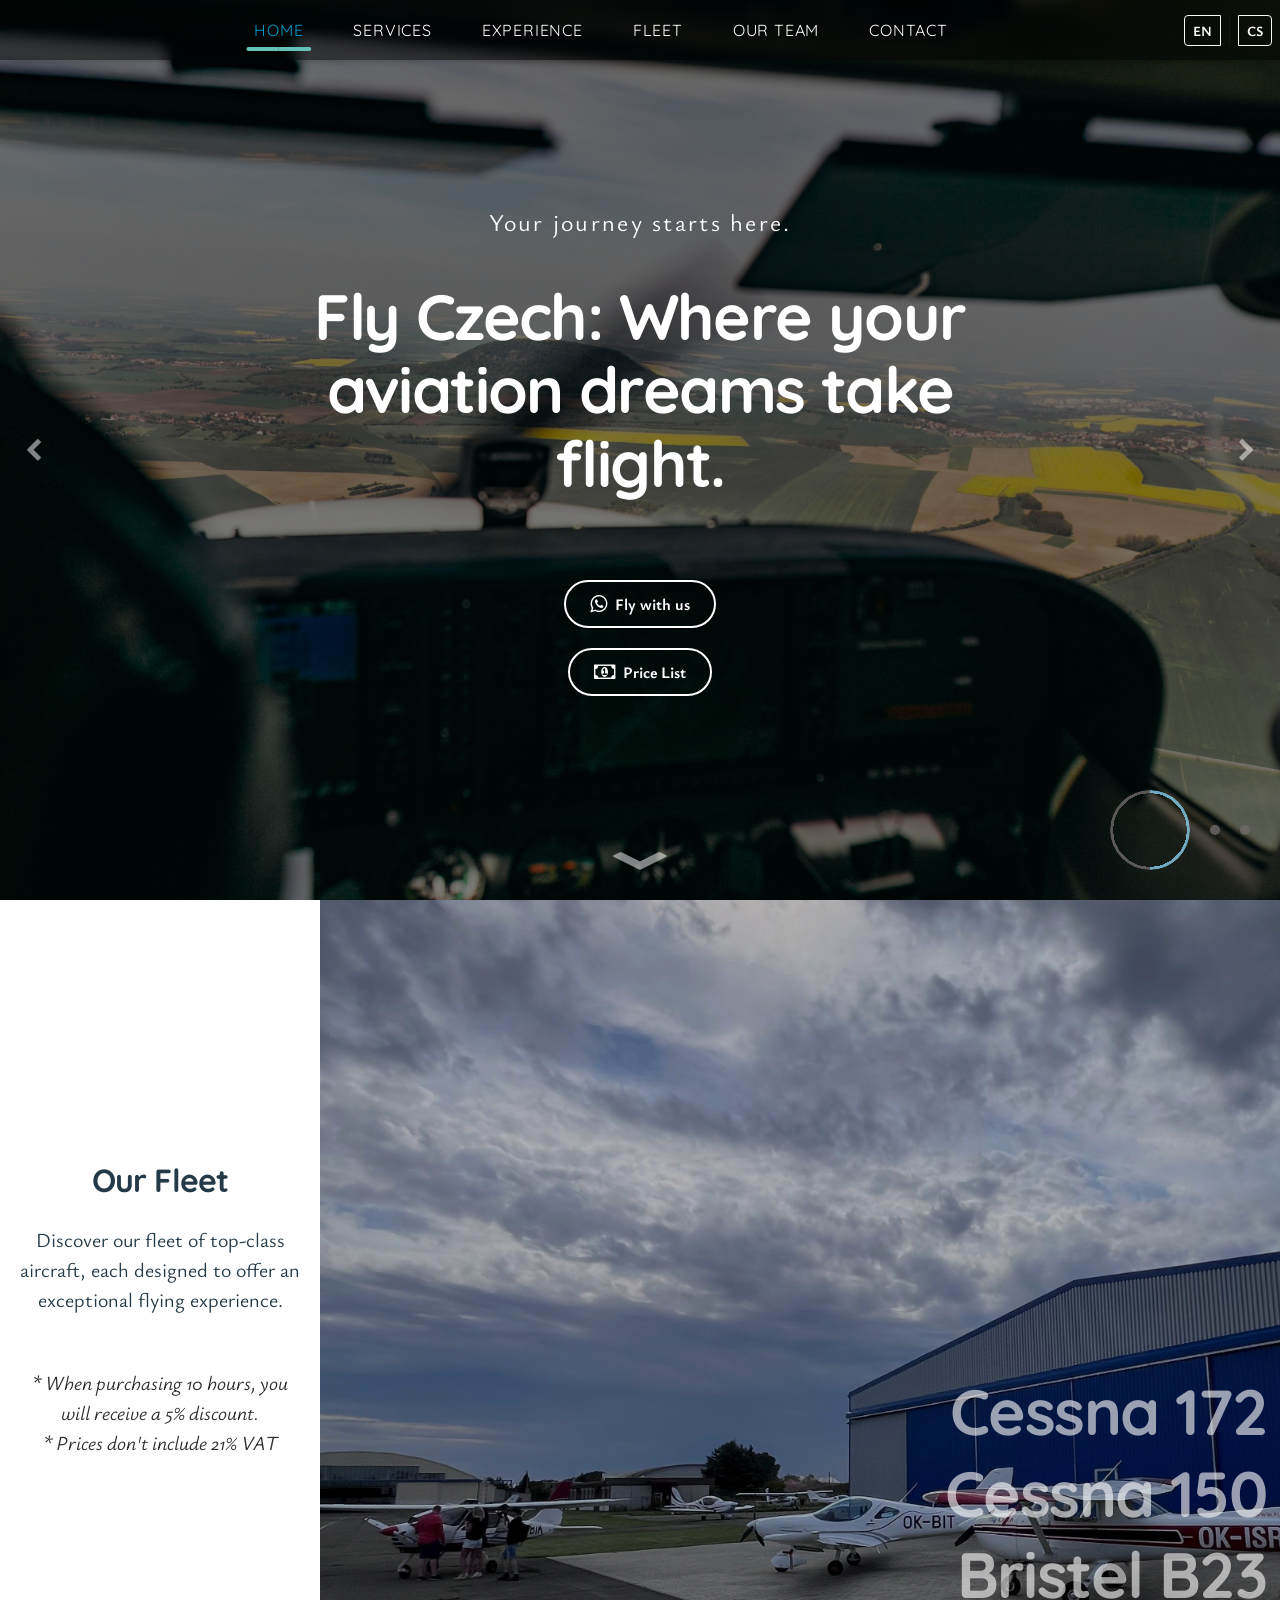
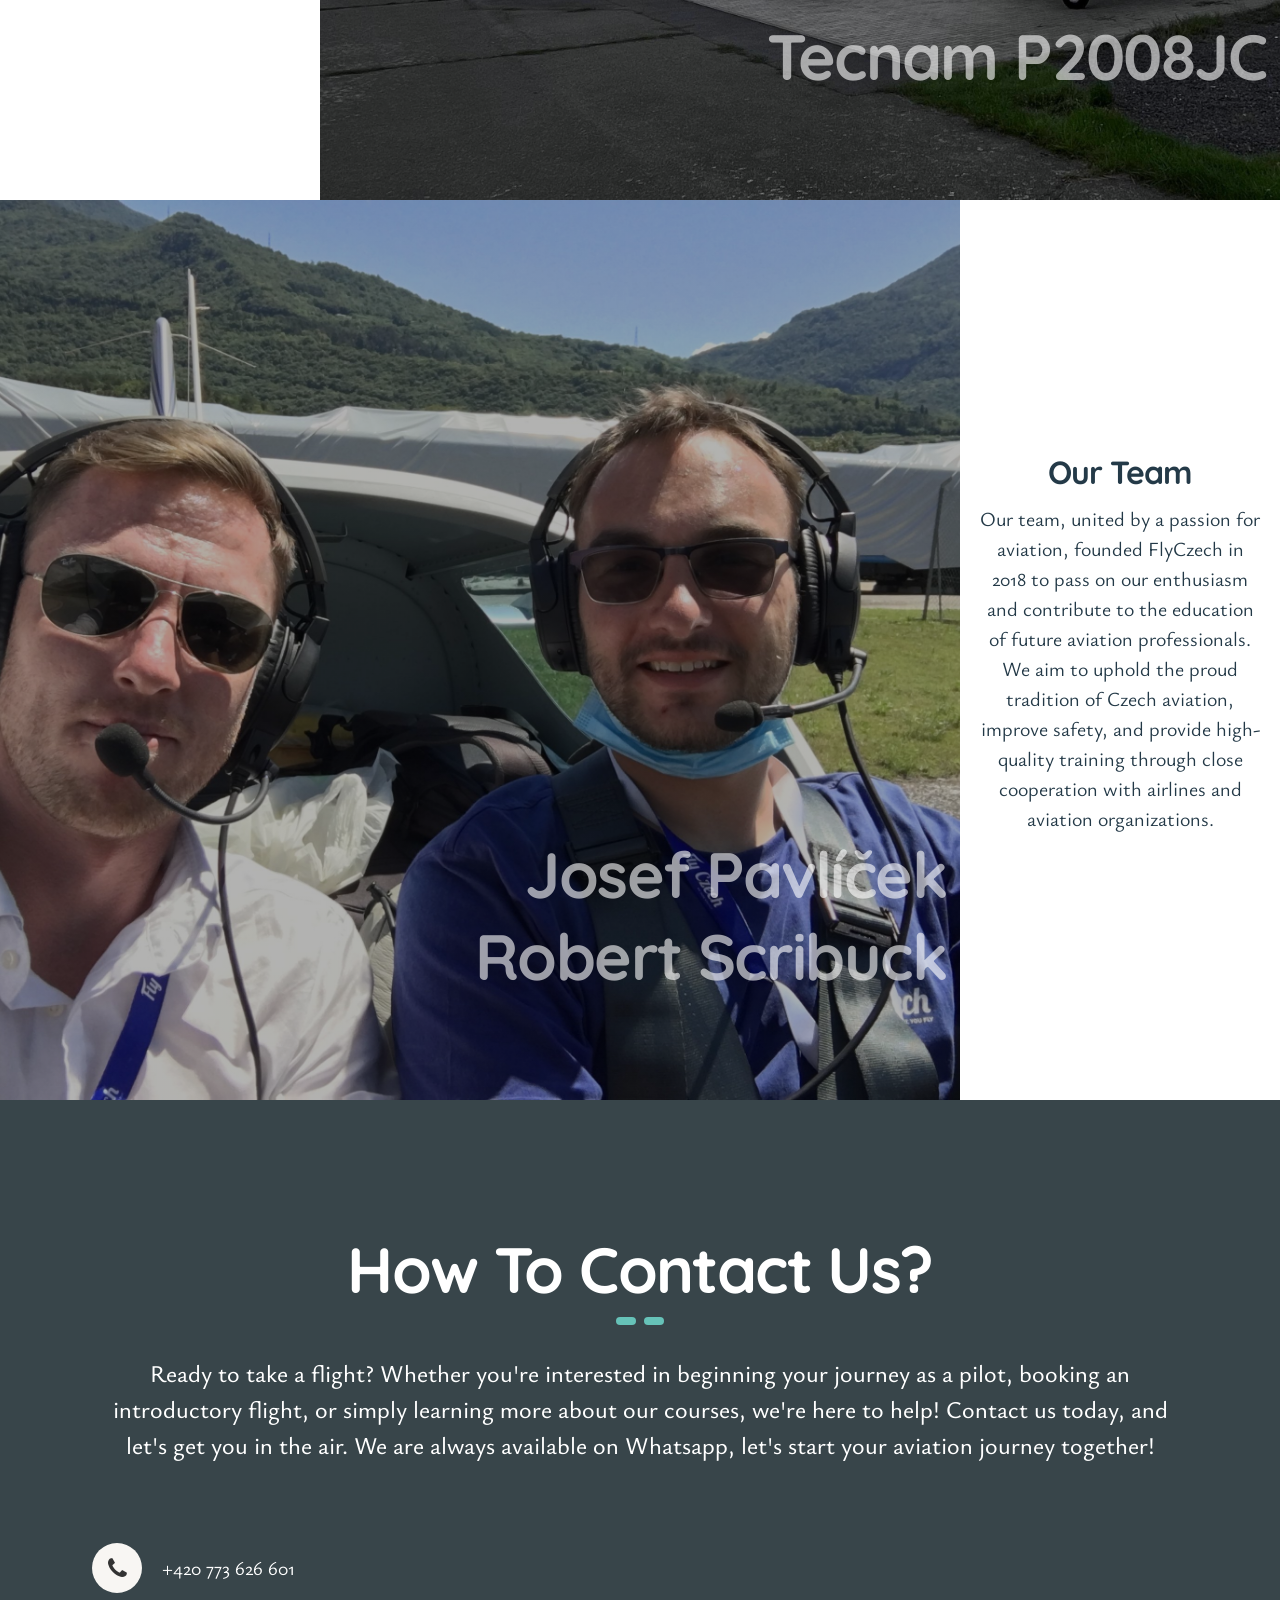
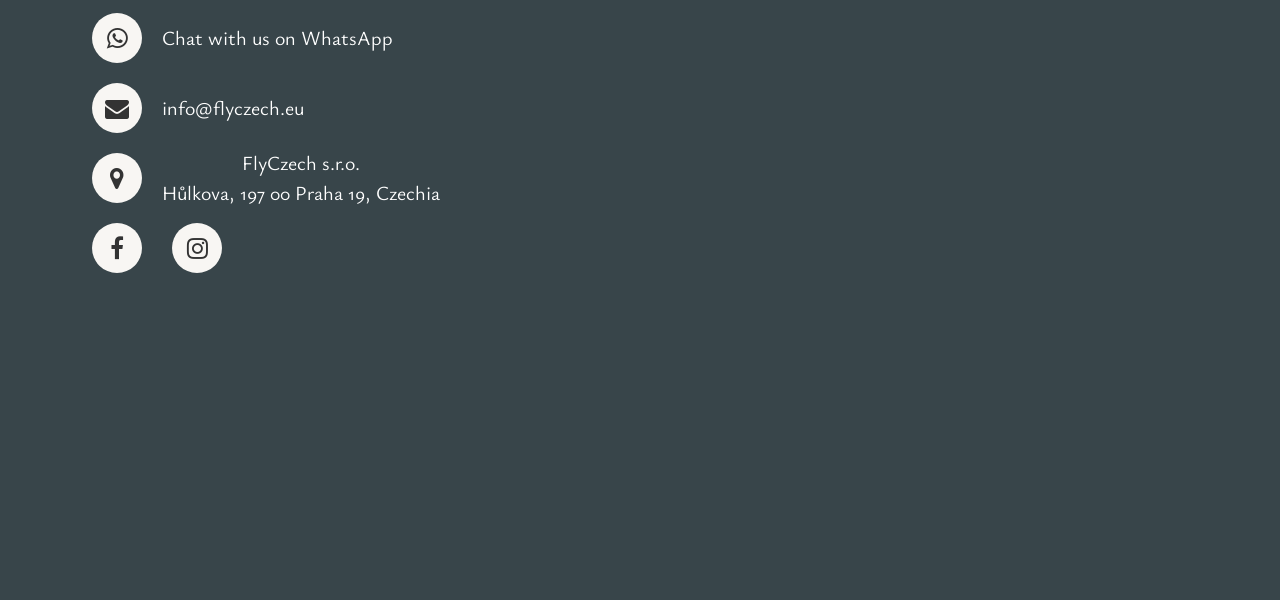
==== commit a73709cd: "feat(fleet): split fleet PDF by plane, link planes to details PDF, and add price list button" ====
--- a/index.html
+++ b/index.html
@@ -308,9 +308,6 @@
                       <p class="services-description" data-translate="pilgrimage-description-2">
                       </p>
                       <div class="service-button contact-button-wrapper contact-button-wrapper-slide-3">
-                        <a class="contact-button contact-button-more-info" href="pdfs/FlyCzech Pilot Experience PDF.pdf" target="_blank" rel="noopener">
-                          <i class="fa fa-external-link"></i> <span data-translate="more-details"></span>
-                        </a>
                         <a class="contact-button contact-button-whatsapp" href="https://wa.me/+420773626601?text=I%20am%20interested%20in%20Pilgrimage%20Site%20Stará%20Boleslav%20and%20Brandýs%20nad%20Labem%20experience"
                           title="Chat with us on WhatsApp" target="_blank">
                           <i class="fa fa-whatsapp" style="font-size:1.25rem"></i> <span
@@ -330,9 +327,6 @@
 
                       </p>
                       <div class="service-button contact-button-wrapper contact-button-wrapper-slide-3">
-                        <a class="contact-button contact-button-more-info" href="pdfs/FlyCzech Pilot Experience PDF.pdf" target="_blank" rel="noopener">
-                          <i class="fa fa-external-link"></i> <span data-translate="more-details"></span>
-                        </a>
                         <a class="contact-button contact-button-whatsapp" href="https://wa.me/+420773626601?text=Hello!%20I%20am%20interested%20in%20booking%20the%20Průhonice%20Castle%20experience.%20Could%20you%20please%20provide%20more%20details%3F"
                           title="Chat with us on WhatsApp" target="_blank">
                           <i class="fa fa-whatsapp" style="font-size:1.25rem"></i> <span
@@ -351,9 +345,6 @@
 
                       </p>
                       <div class="service-button contact-button-wrapper contact-button-wrapper-slide-3">
-                        <a class="contact-button contact-button-more-info" href="pdfs/FlyCzech Pilot Experience PDF.pdf" target="_blank" rel="noopener">
-                          <i class="fa fa-external-link"></i> <span data-translate="more-details"></span>
-                        </a>
                         <a class="contact-button contact-button-whatsapp" href="https://wa.me/+420773626601?text=Hello!%20I%20am%20interested%20in%20booking%20the%20Castles%20Around%20Prague%20experience.%20Could%20you%20please%20provide%20more%20details%3F"
                           title="Chat with us on WhatsApp" target="_blank">
                           <i class="fa fa-whatsapp" style="font-size:1.25rem"></i> <span
@@ -368,11 +359,6 @@
                       title="Chat with us on WhatsApp" target="_blank">
                       <i class="fa fa-whatsapp" style="font-size:1.25rem"></i> <span
                         data-translate="contact-cta"></span>
-                    </a>
-                  </div>
-                  <div class="contact-button-wrapper pricelist-button-wrapper-slide-3">
-                    <a class="contact-button contact-button-whatsapp" href="pdfs/FlyCzech Complete Pricing List PDF.pdf" title="Prices" target="_blank" rel="noopener">
-                      <i class="fa fa-money" style="font-size:1.25rem"></i> <span data-translate="price-list"></span>
                     </a>
                   </div>
                 </div>
@@ -420,6 +406,11 @@
           <!-- Discount note at the very bottom of the text area -->
           <p style="margin-top: 40px; font-style: italic; color: #2d2d2d;" data-translate="discount-note">
           </p>
+          <div class="contact-button-wrapper pricelist-button-wrapper-fleet" style="margin-top: 20px;">
+            <a class="contact-button contact-button-whatsapp" href="pdfs/FlyCzech Complete Pricing List PDF.pdf" title="Prices" target="_blank" rel="noopener">
+              <i class="fa fa-money" style="font-size:1.25rem"></i> <span data-translate="price-list"></span>
+            </a>
+          </div>
         </div>
 
         <section id="fleet" class="section-fullscreen fleet-background project-wrap pt-120 pb-120"
@@ -440,25 +431,25 @@
 
             <h1 class="fleet-header" tabindex="0" role="button" data-image="assets/images/fleet/OKMIL.jpg" data-description=""
               data-title="" data-aircraft-reg="" data-price="" data-range="" data-night-rated="" data-avionics=""
-              data-speed="" data-url="https://www.flyczech.eu/flotila/cessna-c172sp-ok-mil" data-translate="cessna 172">
+              data-speed="" data-url="pdfs/FlyCzech Cessna 172 PDF.pdf" data-translate="cessna 172">
 
             </h1>
 
 
             <h1 class="fleet-header" tabindex="0" role="button" data-image="assets/images/fleet/OKISR.jpg" data-description=""
               data-title="" data-aircraft-reg="" data-price="" data-range="" data-night-rated="" data-avionics=""
-              data-speed="" data-url="https://www.flyczech.eu/ok-isr/" data-translate="cessna">
+              data-speed="" data-url="pdfs/FlyCzech Cessna 150 PDF.pdf" data-translate="cessna">
 
             </h1>
 
             <h1 class="fleet-header" tabindex="0" role="button" data-image="assets/images/fleet/OKBIT.jpg" data-description=""
               data-title="" data-aircraft-reg="" data-price="" data-range="" data-night-rated="" data-avionics=""
-              data-speed="" data-url="https://www.flyczech.eu/flotila/bristell-br23-ok-bit/" data-translate="bristel">
+              data-speed="" data-url="pdfs/FlyCzech Bristell BR23 PDF.pdf" data-translate="bristel">
 
             </h1>
             <h1 class="fleet-header" tabindex="0" role="button" data-image="assets/images/fleet/OKBIK.jpg" data-description=""
               data-title="" data-aircraft-reg="" data-price="" data-range="" data-night-rated="" data-avionics=""
-              data-speed="" data-url="https://www.flyczech.eu/flotila/tecnam-p2008jc/" data-translate="tecnam">
+              data-speed="" data-url="pdfs/FlyCzech Tecnam P2008JC PDF.pdf" data-translate="tecnam">
             </h1>
           </div>
         </section>
@@ -482,6 +473,11 @@
                     <h1 data-swiper-slide-index="4" data-translate="tecnam"></h1>
                     <p data-translate="fleet-discount-note">
                     </p>
+                    <div class="contact-button-wrapper pricelist-button-wrapper-fleet-mobile" style="margin-top: 15px;">
+                      <a class="contact-button contact-button-whatsapp" href="pdfs/FlyCzech Complete Pricing List PDF.pdf" title="Prices" target="_blank" rel="noopener">
+                        <i class="fa fa-money" style="font-size:1.25rem"></i> <span data-translate="price-list"></span>
+                      </a>
+                    </div>
                   </div>
                 </div>
               </section>
@@ -502,7 +498,7 @@
                       data-translate="cessna 172_avionics"></span>
                   </p>
                   <p><strong data-translate="base-airport-label"></strong> <span>LKLT</span></p>
-                  <p><a href="https://www.flyczech.eu/flotila/cessna-c172sp-ok-mil" target="_blank" rel="noopener"><i class="fa fa-external-link"></i> <span data-translate="more-info"></span></a></p>
+                  <p><a href="pdfs/FlyCzech Cessna 172 PDF.pdf" target="_blank" rel="noopener"><i class="fa fa-external-link"></i> <span data-translate="more-info"></span></a></p>
                 </div>
               </div>
             </div>
@@ -521,7 +517,7 @@
                   <p><strong data-translate="avionics-label"></strong> <span data-translate="cessna_avionics"></span>
                   </p>
                   <p><strong data-translate="base-airport-label"></strong> <span>LKLT</span></p>
-                  <p><a href="https://www.flyczech.eu/ok-isr/" target="_blank" rel="noopener"><i class="fa fa-external-link"></i> <span data-translate="more-info"></span></a></p>
+                  <p><a href="pdfs/FlyCzech Cessna 150 PDF.pdf" target="_blank" rel="noopener"><i class="fa fa-external-link"></i> <span data-translate="more-info"></span></a></p>
                 </div>
               </div>
             </div>
@@ -540,7 +536,7 @@
                   <p><strong data-translate="avionics-label"></strong> <span data-translate="bristel_avionics"></span>
                   </p>
                   <p><strong data-translate="base-airport-label"></strong> <span>LKLT</span></p>
-                  <p><a href="https://www.flyczech.eu/flotila/bristell-br23-ok-bit/" target="_blank" rel="noopener"><i class="fa fa-external-link"></i> <span data-translate="more-info"></span></a></p>
+                  <p><a href="pdfs/FlyCzech Bristell BR23 PDF.pdf" target="_blank" rel="noopener"><i class="fa fa-external-link"></i> <span data-translate="more-info"></span></a></p>
                 </div>
               </div>
             </div>
@@ -559,7 +555,7 @@
                   <p><strong data-translate="avionics-label"></strong> <span data-translate="tecnam_avionics"></span>
                   </p>
                   <p><strong data-translate="base-airport-label"></strong> <span>LKLT</span></p>
-                  <p><a href="https://www.flyczech.eu/flotila/tecnam-p2008jc/" target="_blank" rel="noopener"><i class="fa fa-external-link"></i> <span data-translate="more-info"></span></a></p>
+                  <p><a href="pdfs/FlyCzech Tecnam P2008JC PDF.pdf" target="_blank" rel="noopener"><i class="fa fa-external-link"></i> <span data-translate="more-info"></span></a></p>
                 </div>
               </div>
             </div>
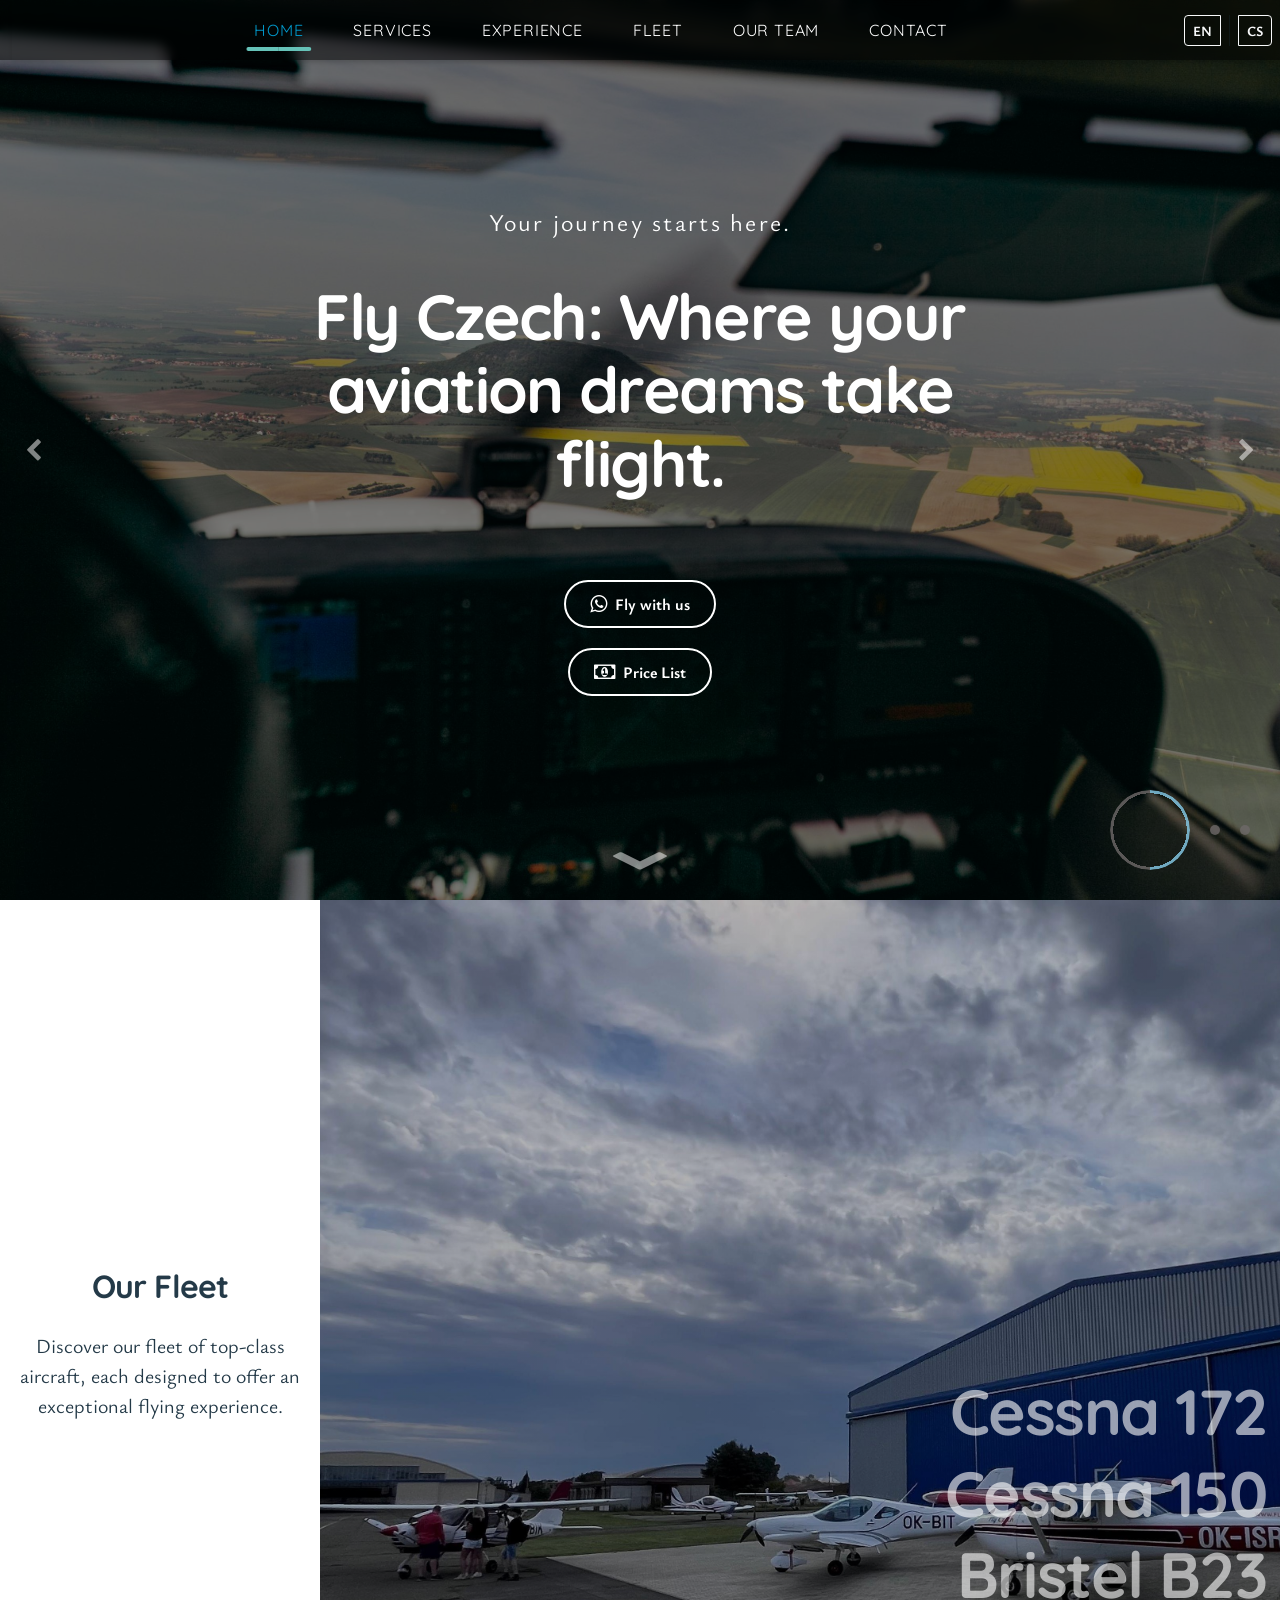
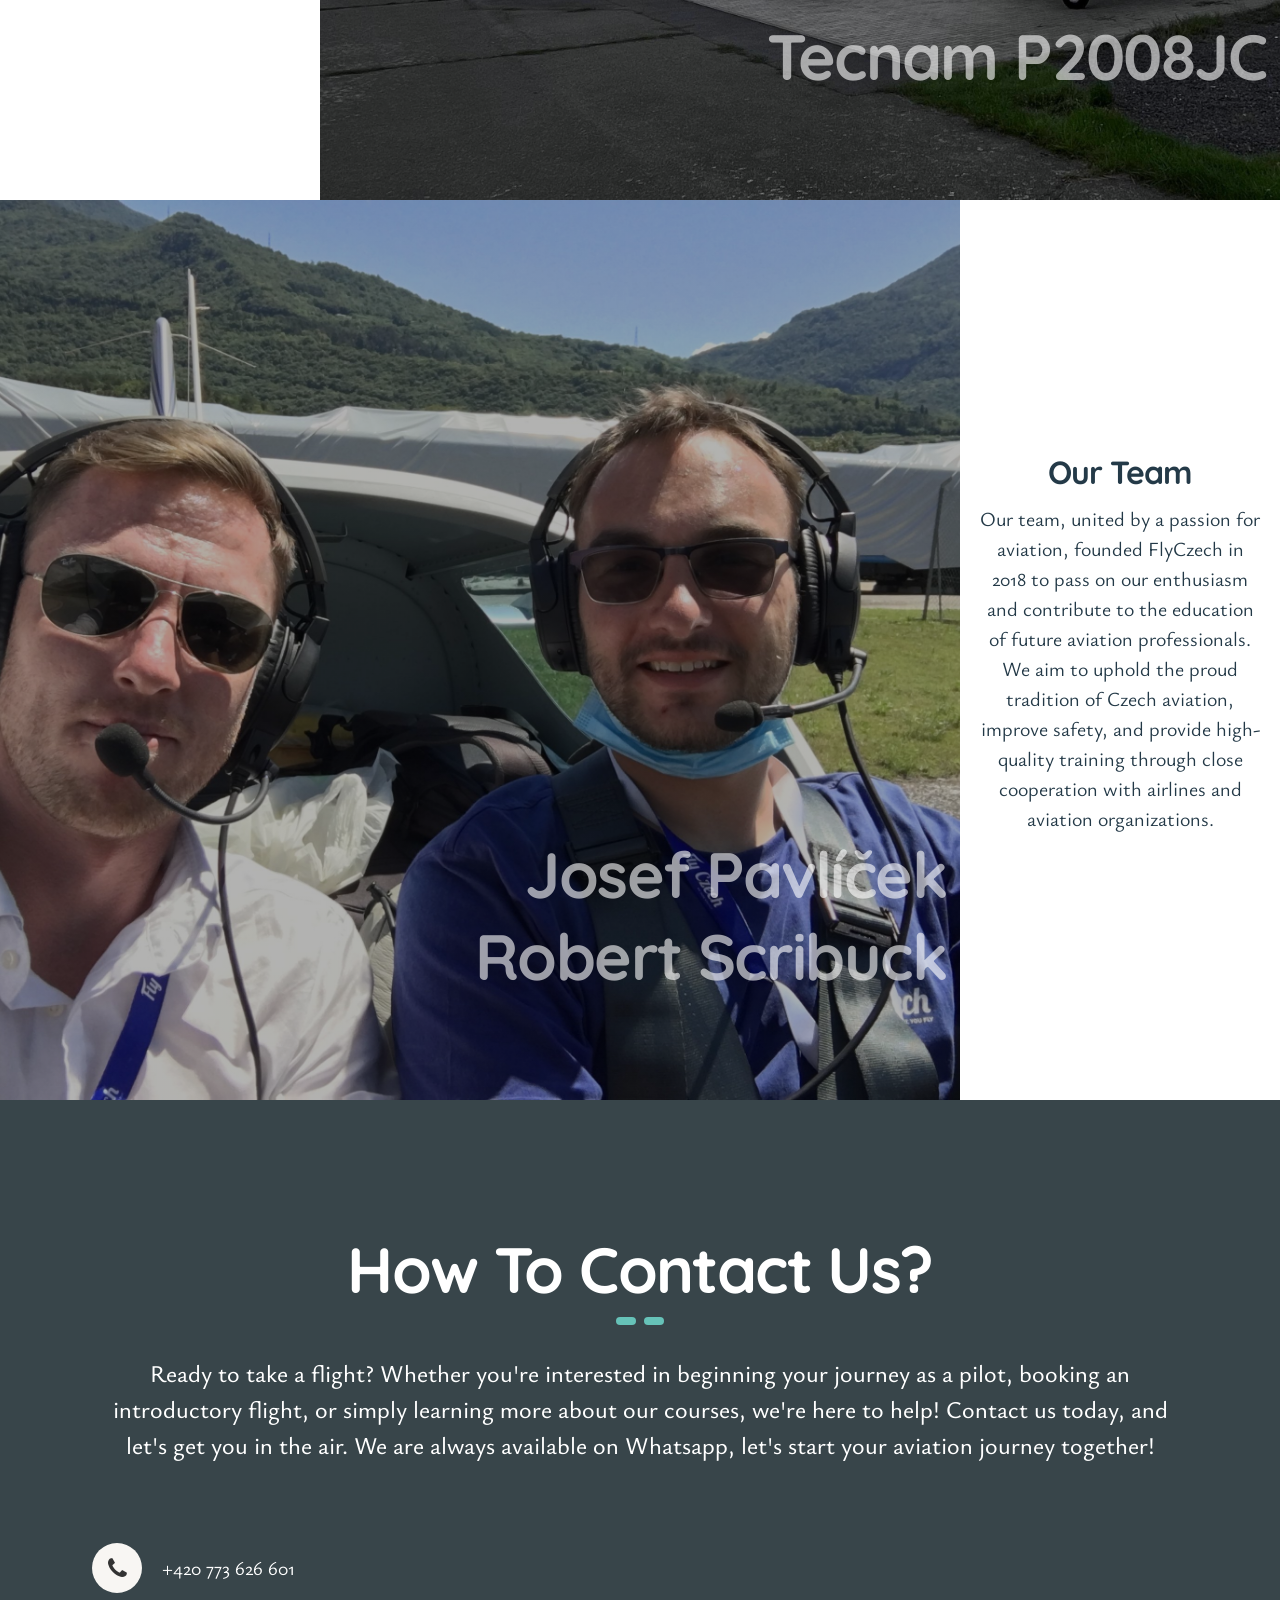
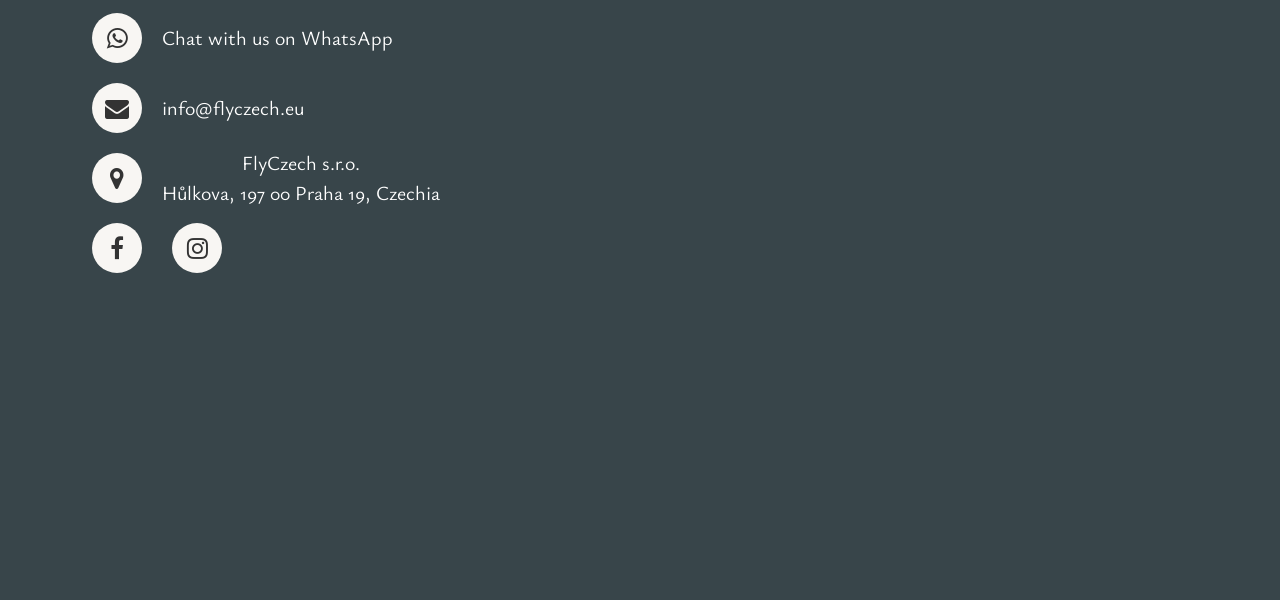
==== commit 421a1cb1: "feat(fleet): add price list button to aircraft details panel and remove discount notes" ====
--- a/index.html
+++ b/index.html
@@ -397,19 +397,16 @@
             <p><strong data-translate="avionics-label"></strong> <span id="avionics-type"></span></p>
             <p><strong data-translate="base-airport-label"></strong> <span id="base-airport">LKLT</span>
             </p>
-            <a id="aircraft-more-info" class="contact-button contact-button-more-info" href="#" target="_blank" rel="noopener">
-              <i class="fa fa-external-link"></i>
-              <span data-translate="more-info"></span>
-            </a>
-          </div>
-
-          <!-- Discount note at the very bottom of the text area -->
-          <p style="margin-top: 40px; font-style: italic; color: #2d2d2d;" data-translate="discount-note">
-          </p>
-          <div class="contact-button-wrapper pricelist-button-wrapper-fleet" style="margin-top: 20px;">
-            <a class="contact-button contact-button-whatsapp" href="pdfs/FlyCzech Complete Pricing List PDF.pdf" title="Prices" target="_blank" rel="noopener">
-              <i class="fa fa-money" style="font-size:1.25rem"></i> <span data-translate="price-list"></span>
-            </a>
+            <div class="aircraft-buttons" style="display: flex; gap: 12px; align-items: center; margin-top: 16px;">
+              <a id="aircraft-price-list" class="contact-button contact-button-more-info" href="pdfs/FlyCzech Complete Pricing List PDF.pdf" title="Prices" target="_blank" rel="noopener" style="margin-top: 0;">
+                <i class="fa fa-money"></i>
+                <span data-translate="price-list"></span>
+              </a>
+              <a id="aircraft-more-info" class="contact-button contact-button-more-info" href="#" target="_blank" rel="noopener" style="margin-top: 0;">
+                <i class="fa fa-external-link"></i>
+                <span data-translate="more-info"></span>
+              </a>
+            </div>
           </div>
         </div>
 
@@ -471,13 +468,6 @@
                     <h1 data-swiper-slide-index="2" data-translate="cessna"></h1>
                     <h1 data-swiper-slide-index="3" data-translate="bristel"></h1>
                     <h1 data-swiper-slide-index="4" data-translate="tecnam"></h1>
-                    <p data-translate="fleet-discount-note">
-                    </p>
-                    <div class="contact-button-wrapper pricelist-button-wrapper-fleet-mobile" style="margin-top: 15px;">
-                      <a class="contact-button contact-button-whatsapp" href="pdfs/FlyCzech Complete Pricing List PDF.pdf" title="Prices" target="_blank" rel="noopener">
-                        <i class="fa fa-money" style="font-size:1.25rem"></i> <span data-translate="price-list"></span>
-                      </a>
-                    </div>
                   </div>
                 </div>
               </section>
@@ -498,7 +488,10 @@
                       data-translate="cessna 172_avionics"></span>
                   </p>
                   <p><strong data-translate="base-airport-label"></strong> <span>LKLT</span></p>
-                  <p><a href="pdfs/FlyCzech Cessna 172 PDF.pdf" target="_blank" rel="noopener"><i class="fa fa-external-link"></i> <span data-translate="more-info"></span></a></p>
+                  <p>
+                    <a href="pdfs/FlyCzech Complete Pricing List PDF.pdf" target="_blank" rel="noopener" style="margin-right: 15px;"><i class="fa fa-money"></i> <span data-translate="price-list"></span></a>
+                    <a href="pdfs/FlyCzech Cessna 172 PDF.pdf" target="_blank" rel="noopener"><i class="fa fa-external-link"></i> <span data-translate="more-info"></span></a>
+                  </p>
                 </div>
               </div>
             </div>
@@ -517,7 +510,10 @@
                   <p><strong data-translate="avionics-label"></strong> <span data-translate="cessna_avionics"></span>
                   </p>
                   <p><strong data-translate="base-airport-label"></strong> <span>LKLT</span></p>
-                  <p><a href="pdfs/FlyCzech Cessna 150 PDF.pdf" target="_blank" rel="noopener"><i class="fa fa-external-link"></i> <span data-translate="more-info"></span></a></p>
+                  <p>
+                    <a href="pdfs/FlyCzech Complete Pricing List PDF.pdf" target="_blank" rel="noopener" style="margin-right: 15px;"><i class="fa fa-money"></i> <span data-translate="price-list"></span></a>
+                    <a href="pdfs/FlyCzech Cessna 150 PDF.pdf" target="_blank" rel="noopener"><i class="fa fa-external-link"></i> <span data-translate="more-info"></span></a>
+                  </p>
                 </div>
               </div>
             </div>
@@ -536,7 +532,10 @@
                   <p><strong data-translate="avionics-label"></strong> <span data-translate="bristel_avionics"></span>
                   </p>
                   <p><strong data-translate="base-airport-label"></strong> <span>LKLT</span></p>
-                  <p><a href="pdfs/FlyCzech Bristell BR23 PDF.pdf" target="_blank" rel="noopener"><i class="fa fa-external-link"></i> <span data-translate="more-info"></span></a></p>
+                  <p>
+                    <a href="pdfs/FlyCzech Complete Pricing List PDF.pdf" target="_blank" rel="noopener" style="margin-right: 15px;"><i class="fa fa-money"></i> <span data-translate="price-list"></span></a>
+                    <a href="pdfs/FlyCzech Bristell BR23 PDF.pdf" target="_blank" rel="noopener"><i class="fa fa-external-link"></i> <span data-translate="more-info"></span></a>
+                  </p>
                 </div>
               </div>
             </div>
@@ -555,7 +554,10 @@
                   <p><strong data-translate="avionics-label"></strong> <span data-translate="tecnam_avionics"></span>
                   </p>
                   <p><strong data-translate="base-airport-label"></strong> <span>LKLT</span></p>
-                  <p><a href="pdfs/FlyCzech Tecnam P2008JC PDF.pdf" target="_blank" rel="noopener"><i class="fa fa-external-link"></i> <span data-translate="more-info"></span></a></p>
+                  <p>
+                    <a href="pdfs/FlyCzech Complete Pricing List PDF.pdf" target="_blank" rel="noopener" style="margin-right: 15px;"><i class="fa fa-money"></i> <span data-translate="price-list"></span></a>
+                    <a href="pdfs/FlyCzech Tecnam P2008JC PDF.pdf" target="_blank" rel="noopener"><i class="fa fa-external-link"></i> <span data-translate="more-info"></span></a>
+                  </p>
                 </div>
               </div>
             </div>
--- a/src/css/components/button.css
+++ b/src/css/components/button.css
@@ -62,7 +62,7 @@
 
 /* In the fleet detail panel: left-align with the spec rows above */
 #aircraft-info .contact-button-more-info {
-    display: block;
+    display: inline-flex;
     width: fit-content;
     margin-left: 0;
 }
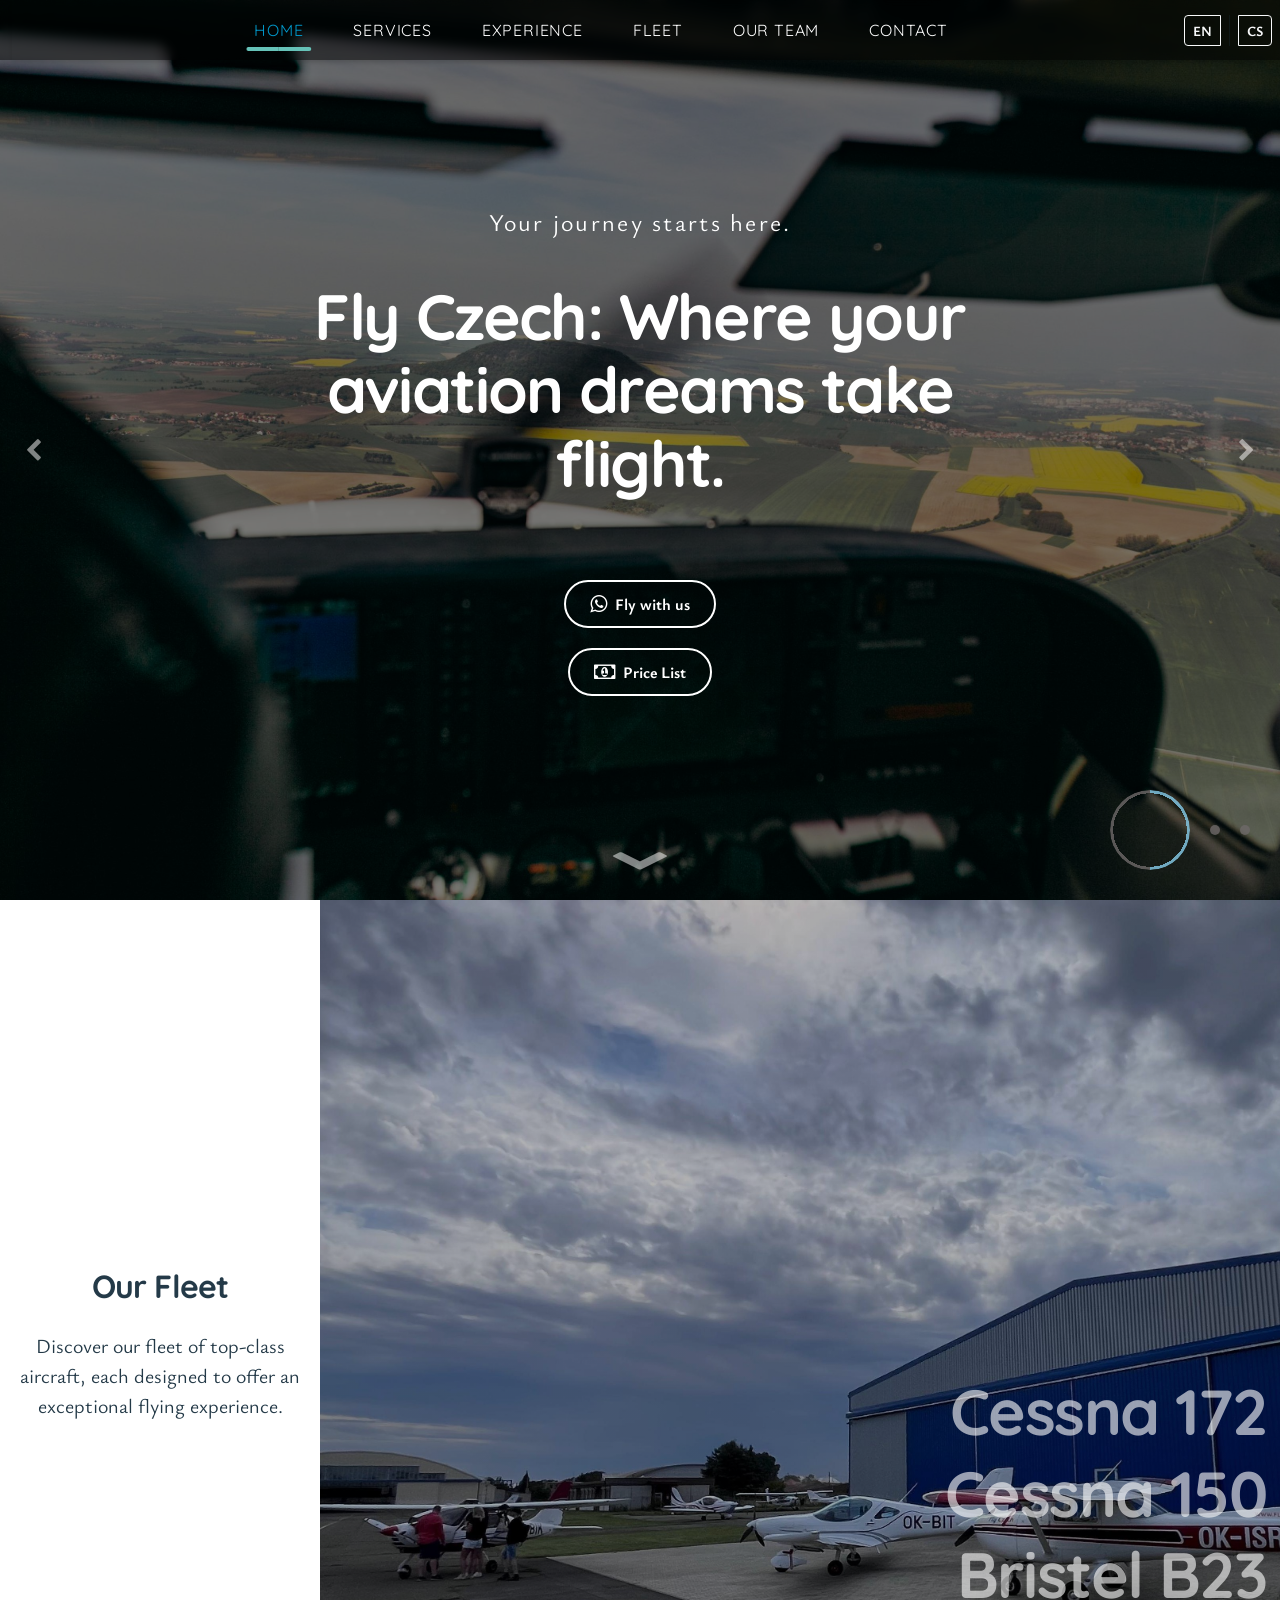
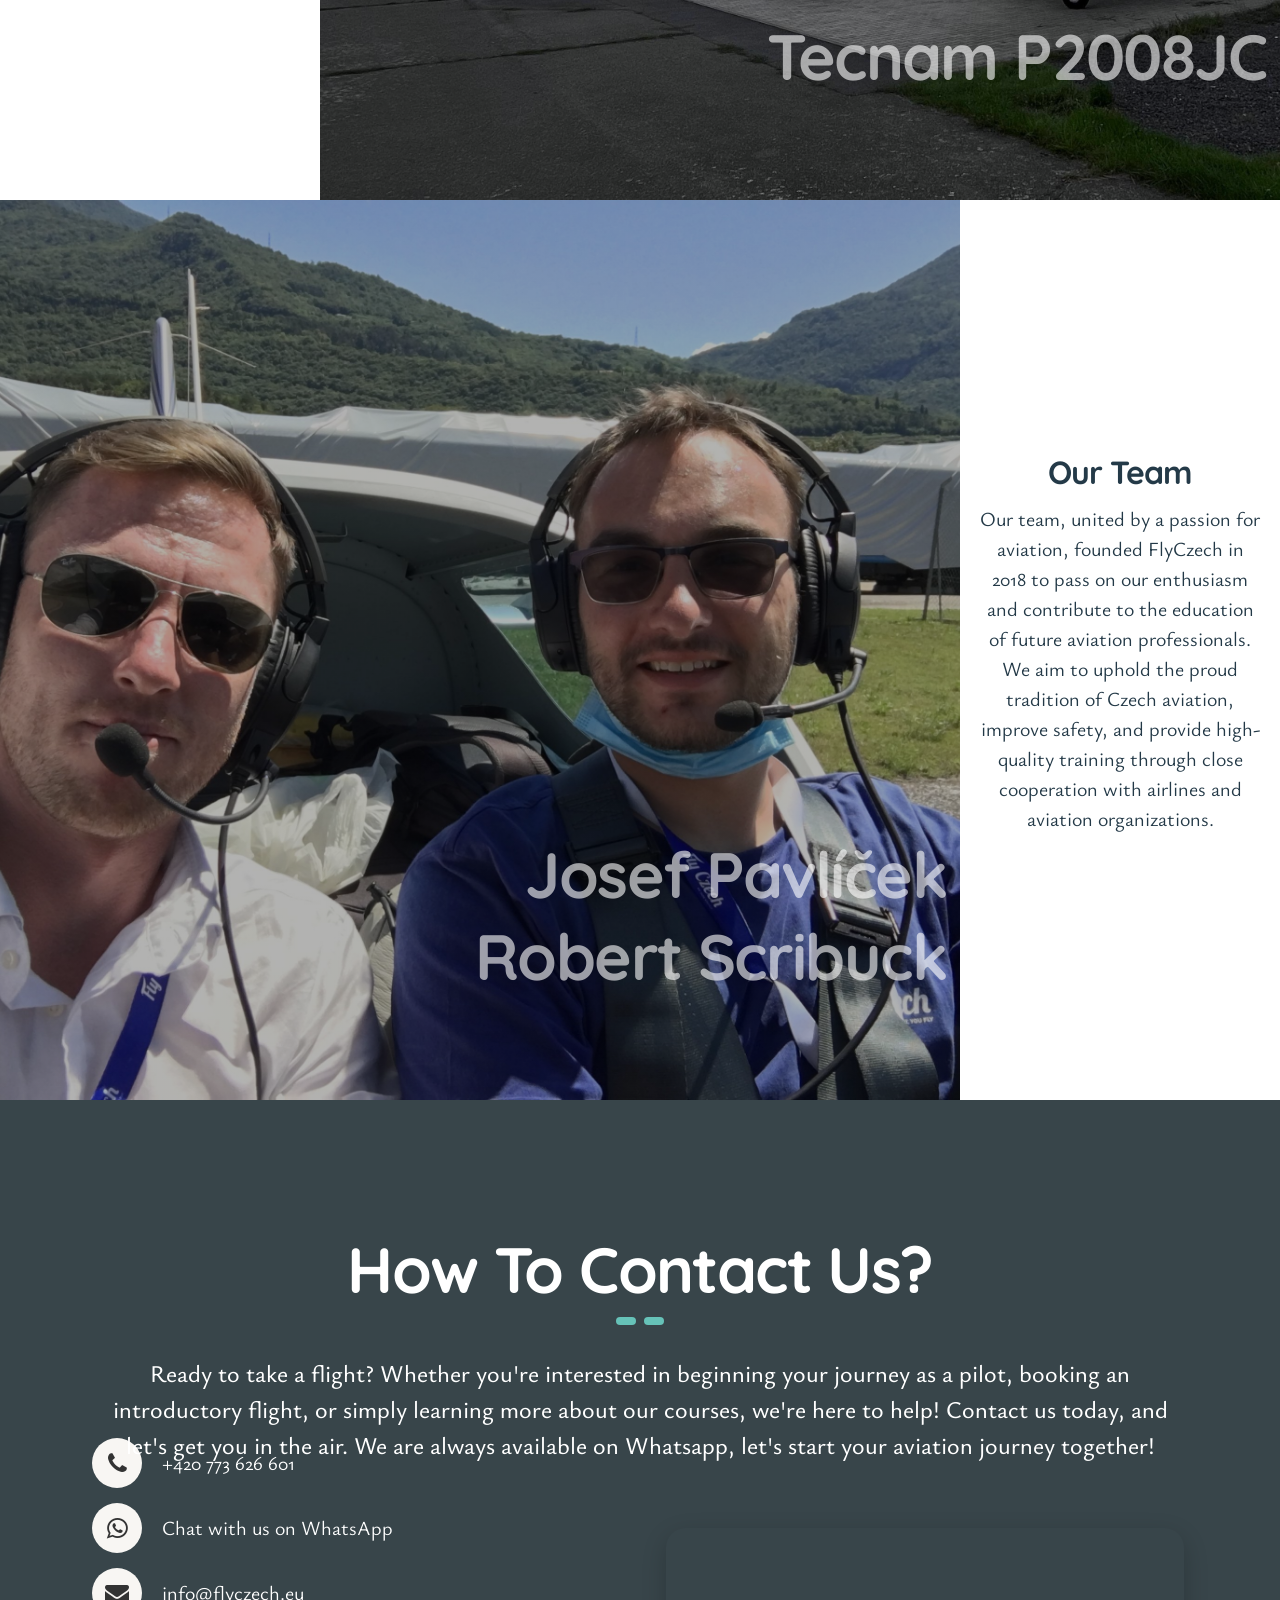
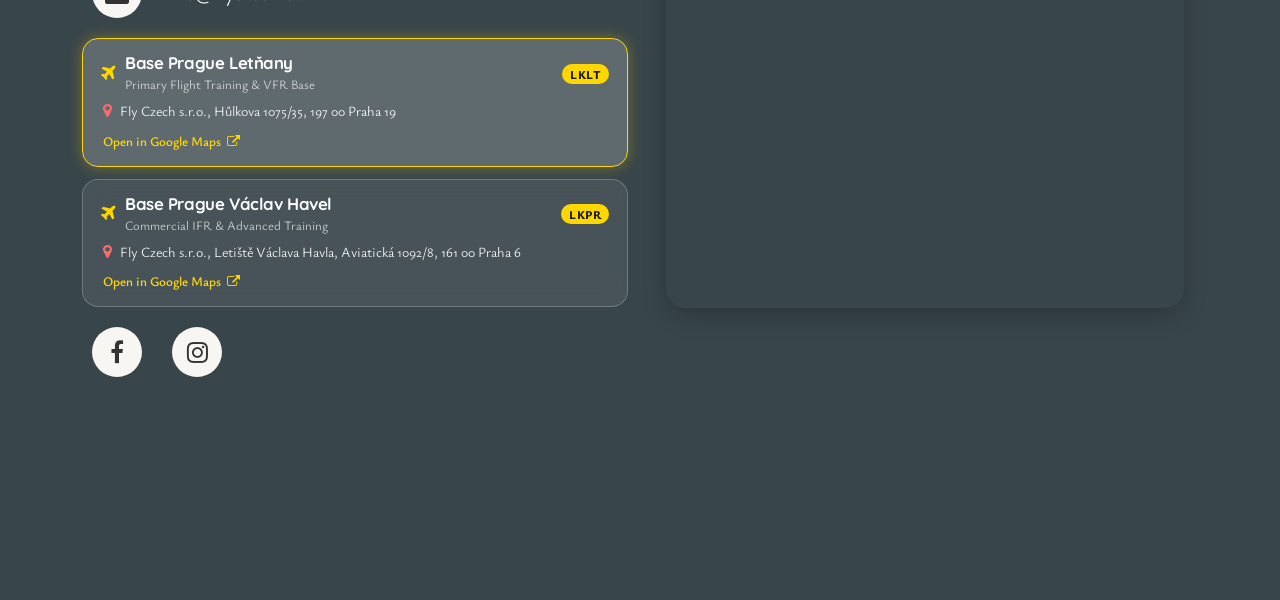
==== commit 9c429fcd: "feat(contact): add dual airport base cards (LKLT & LKPR) with interactive map synchronization" ====
--- a/index.html
+++ b/index.html
@@ -661,7 +661,7 @@
           <div class="row align-items-center" style="height: 50%;">
             <div class="col-md-6 text-center" style="height: 80%;">
               <div class="contact-circle-wrapper"
-                style="display: flex; flex-direction: column; justify-content: center; height: 100%; gap: 20px;">
+                style="display: flex; flex-direction: column; justify-content: center; height: 100%; gap: 15px;">
 
                 <div class="contact-circle">
                   <a class="contact-icon" href="tel:+420773626601" title="Call Us">
@@ -691,16 +691,55 @@
                   </a>
                 </div>
 
-                <div class="contact-circle">
-                  <a class="contact-icon" href="https://maps.app.goo.gl/2z5RKhMu3m4Roq21A" title="Open in Google Maps"
-                    target="_blank">
-                    <i class="fa fa-map-marker"></i>
-                  </a>
-                  <a href="https://maps.app.goo.gl/2z5RKhMu3m4Roq21A" target="_blank"
-                    style="text-decoration: none; color: inherit;">
-                    <span class="contact-info" data-translate="contact-address"></span>
-                  </a>
-                </div>
+                <!-- Dual Airport Base Cards -->
+                <div class="contact-base-cards">
+                  <!-- Base 1: LKLT (Letňany) -->
+                  <div class="contact-base-card active" id="base-card-lklt" data-base="lklt" tabindex="0" role="button">
+                    <div class="base-card-header">
+                      <div class="base-card-title-group">
+                        <i class="fa fa-plane base-icon"></i>
+                        <div>
+                          <h6 class="base-card-title" data-translate="contact-base-lklt-title">Base Prague Letňany</h6>
+                          <span class="base-card-subtitle" data-translate="contact-base-lklt-role">Primary Flight Training & VFR Base</span>
+                        </div>
+                      </div>
+                      <span class="base-icao-badge">LKLT</span>
+                    </div>
+                    <div class="base-card-body">
+                      <p class="base-address">
+                        <i class="fa fa-map-marker"></i>
+                        <span data-translate="contact-base-lklt-address">Fly Czech s.r.o., Hůlkova 1075/35, 197 00 Praha 19</span>
+                      </p>
+                      <a class="base-maps-link" href="https://maps.app.goo.gl/2z5RKhMu3m4Roq21A" target="_blank" rel="noopener">
+                        <span data-translate="open-in-maps">Open in Google Maps</span> <i class="fa fa-external-link"></i>
+                      </a>
+                    </div>
+                  </div>
+
+                  <!-- Base 2: LKPR (Václav Havel Airport Prague) -->
+                  <div class="contact-base-card" id="base-card-lkpr" data-base="lkpr" tabindex="0" role="button">
+                    <div class="base-card-header">
+                      <div class="base-card-title-group">
+                        <i class="fa fa-plane base-icon"></i>
+                        <div>
+                          <h6 class="base-card-title" data-translate="contact-base-lkpr-title">Base Prague Václav Havel</h6>
+                          <span class="base-card-subtitle" data-translate="contact-base-lkpr-role">Commercial IFR & Advanced Training</span>
+                        </div>
+                      </div>
+                      <span class="base-icao-badge">LKPR</span>
+                    </div>
+                    <div class="base-card-body">
+                      <p class="base-address">
+                        <i class="fa fa-map-marker"></i>
+                        <span data-translate="contact-base-lkpr-address">Fly Czech s.r.o., Letiště Václava Havla, Aviatická 1092/8, 161 00 Praha 6</span>
+                      </p>
+                      <a class="base-maps-link" href="https://www.google.com/maps/search/?api=1&query=Aviatick%C3%A1+1092%2F8%2C+161+00+Praha+6" target="_blank" rel="noopener">
+                        <span data-translate="open-in-maps">Open in Google Maps</span> <i class="fa fa-external-link"></i>
+                      </a>
+                    </div>
+                  </div>
+                </div>
+
                 <div class="contact-circle social-icons">
                   <a class="contact-icon" href="https://www.facebook.com/flyczech" title="Follow us on Facebook"
                     target="_blank" style="margin-right: 10px;">
@@ -716,10 +755,16 @@
             </div>
 
             <div class="col-md-6 text-center google-maps" style="height: 80%;">
-              <iframe
-                src="https://www.google.com/maps/embed?pb=!1m14!1m8!1m3!1d2211.427444748304!2d14.5243626!3d50.1275467!3m2!1i1024!2i768!4f13.1!3m3!1m2!1s0x470bed50ab240e5b%3A0x810017243311ce41!2sFlyCzech%20s.r.o.!5e1!3m2!1sen!2sil!4v1731859860377!5m2!1sen!2sil"
-                width="95%" height="100%" style="border:0; border-radius: 20px;" allowfullscreen="" loading="lazy">
-              </iframe>
+              <div class="maps-container">
+                <iframe id="map-iframe-lklt"
+                  src="https://www.google.com/maps/embed?pb=!1m14!1m8!1m3!1d2211.427444748304!2d14.5243626!3d50.1275467!3m2!1i1024!2i768!4f13.1!3m3!1m2!1s0x470bed50ab240e5b%3A0x810017243311ce41!2sFlyCzech%20s.r.o.!5e1!3m2!1sen!2scz!4v1731859860377!5m2!1sen!2scz"
+                  width="100%" height="100%" style="border:0;" allowfullscreen="" loading="lazy">
+                </iframe>
+                <iframe id="map-iframe-lkpr"
+                  src="https://www.google.com/maps/embed?pb=!1m18!1m12!1m3!1d2559.043818617871!2d14.2882353!3d50.1062086!2m3!1f0!2f0!3f0!3m2!1i1024!2i768!4f13.1!3m3!1m2!1s0x470b95333f2bb9ab%3A0x1d322c335fa3240e!2sAviatick%C3%A1%201092%2F8%2C%20161%2000%20Praha%206!5e0!3m2!1sen!2scz!4v1731859900000!5m2!1sen!2scz"
+                  width="100%" height="100%" style="border:0; display: none;" allowfullscreen="" loading="lazy">
+                </iframe>
+              </div>
             </div>
           </div>
         </div>
--- a/src/css/style.css
+++ b/src/css/style.css
@@ -1863,6 +1863,145 @@
   color: #fff;
 }
 
+/* Dual Airport Base Cards */
+.contact-base-cards {
+  display: flex;
+  flex-direction: column;
+  gap: 12px;
+  width: 100%;
+  margin-top: 5px;
+  margin-bottom: 5px;
+}
+
+.contact-base-card {
+  background: rgba(255, 255, 255, 0.08);
+  backdrop-filter: blur(10px);
+  -webkit-backdrop-filter: blur(10px);
+  border: 1.5px solid rgba(255, 255, 255, 0.22);
+  border-radius: 16px;
+  padding: 14px 18px;
+  text-align: left;
+  cursor: pointer;
+  transition: all 0.25s ease;
+  color: #fff;
+  position: relative;
+  width: 100%;
+  outline: none;
+}
+
+.contact-base-card:hover {
+  background: rgba(255, 255, 255, 0.15);
+  border-color: rgba(255, 255, 255, 0.5);
+  transform: translateY(-2px);
+  box-shadow: 0 6px 20px rgba(0, 0, 0, 0.25);
+}
+
+.contact-base-card.active {
+  background: rgba(255, 255, 255, 0.2);
+  border-color: #ffd700;
+  box-shadow: 0 0 15px rgba(255, 215, 0, 0.3);
+}
+
+.base-card-header {
+  display: flex;
+  align-items: center;
+  justify-content: space-between;
+  gap: 10px;
+  margin-bottom: 6px;
+}
+
+.base-card-title-group {
+  display: flex;
+  align-items: center;
+  gap: 10px;
+}
+
+.base-icon {
+  font-size: 1.15rem;
+  color: #ffd700;
+}
+
+.base-card-title {
+  font-size: 1.05rem;
+  font-weight: 700;
+  margin: 0;
+  color: #fff;
+  line-height: 1.2;
+}
+
+.base-card-subtitle {
+  font-size: 0.8rem;
+  color: rgba(255, 255, 255, 0.7);
+  display: block;
+  margin-top: 2px;
+}
+
+.base-icao-badge {
+  background: #ffd700;
+  color: #1a1a1a;
+  font-size: 0.75rem;
+  font-weight: 800;
+  letter-spacing: 0.5px;
+  padding: 3px 8px;
+  border-radius: 12px;
+  display: inline-block;
+  line-height: 1.2;
+}
+
+.base-card-body {
+  padding-left: 2px;
+}
+
+.base-address {
+  margin: 0 0 6px 0;
+  font-size: 0.88rem;
+  color: rgba(255, 255, 255, 0.9);
+  display: flex;
+  align-items: center;
+  gap: 8px;
+}
+
+.base-address i {
+  color: #ff6b6b;
+  font-size: 0.95rem;
+}
+
+.base-maps-link {
+  display: inline-flex;
+  align-items: center;
+  gap: 6px;
+  font-size: 0.82rem;
+  color: #ffd700;
+  text-decoration: none;
+  font-weight: 600;
+  transition: color 0.2s ease, text-decoration 0.2s ease;
+}
+
+.base-maps-link:hover {
+  color: #fff;
+  text-decoration: underline;
+}
+
+.maps-container {
+  height: 100%;
+  min-height: 380px;
+  width: 95%;
+  border-radius: 20px;
+  overflow: hidden;
+  box-shadow: 0 8px 24px rgba(0, 0, 0, 0.2);
+  position: relative;
+  margin: 0 auto;
+}
+
+.maps-container iframe {
+  width: 100%;
+  height: 100%;
+  border: 0;
+  position: absolute;
+  top: 0;
+  left: 0;
+}
+
 /*-------------------------------
   SERVICES
   -------------------------------*/
@@ -3202,11 +3341,33 @@
         display: none !important;
     }
 
+    .contact-circle-wrapper {
+        gap: 12px !important;
+    }
+
+    .contact-circle {
+        height: auto !important;
+        padding: 4px 8px !important;
+    }
+
+    .contact-circle .contact-info {
+        font-size: 1.05rem;
+    }
+
+    .contact-base-card {
+        padding: 10px 14px;
+        margin-bottom: 8px;
+    }
+
+    .contact-base-cards {
+        gap: 8px;
+    }
 
     .contact-circle.social-icons {
         display: flex;
         justify-content: center;
         align-items: center;
+        margin-top: 5px;
     }
 }
 
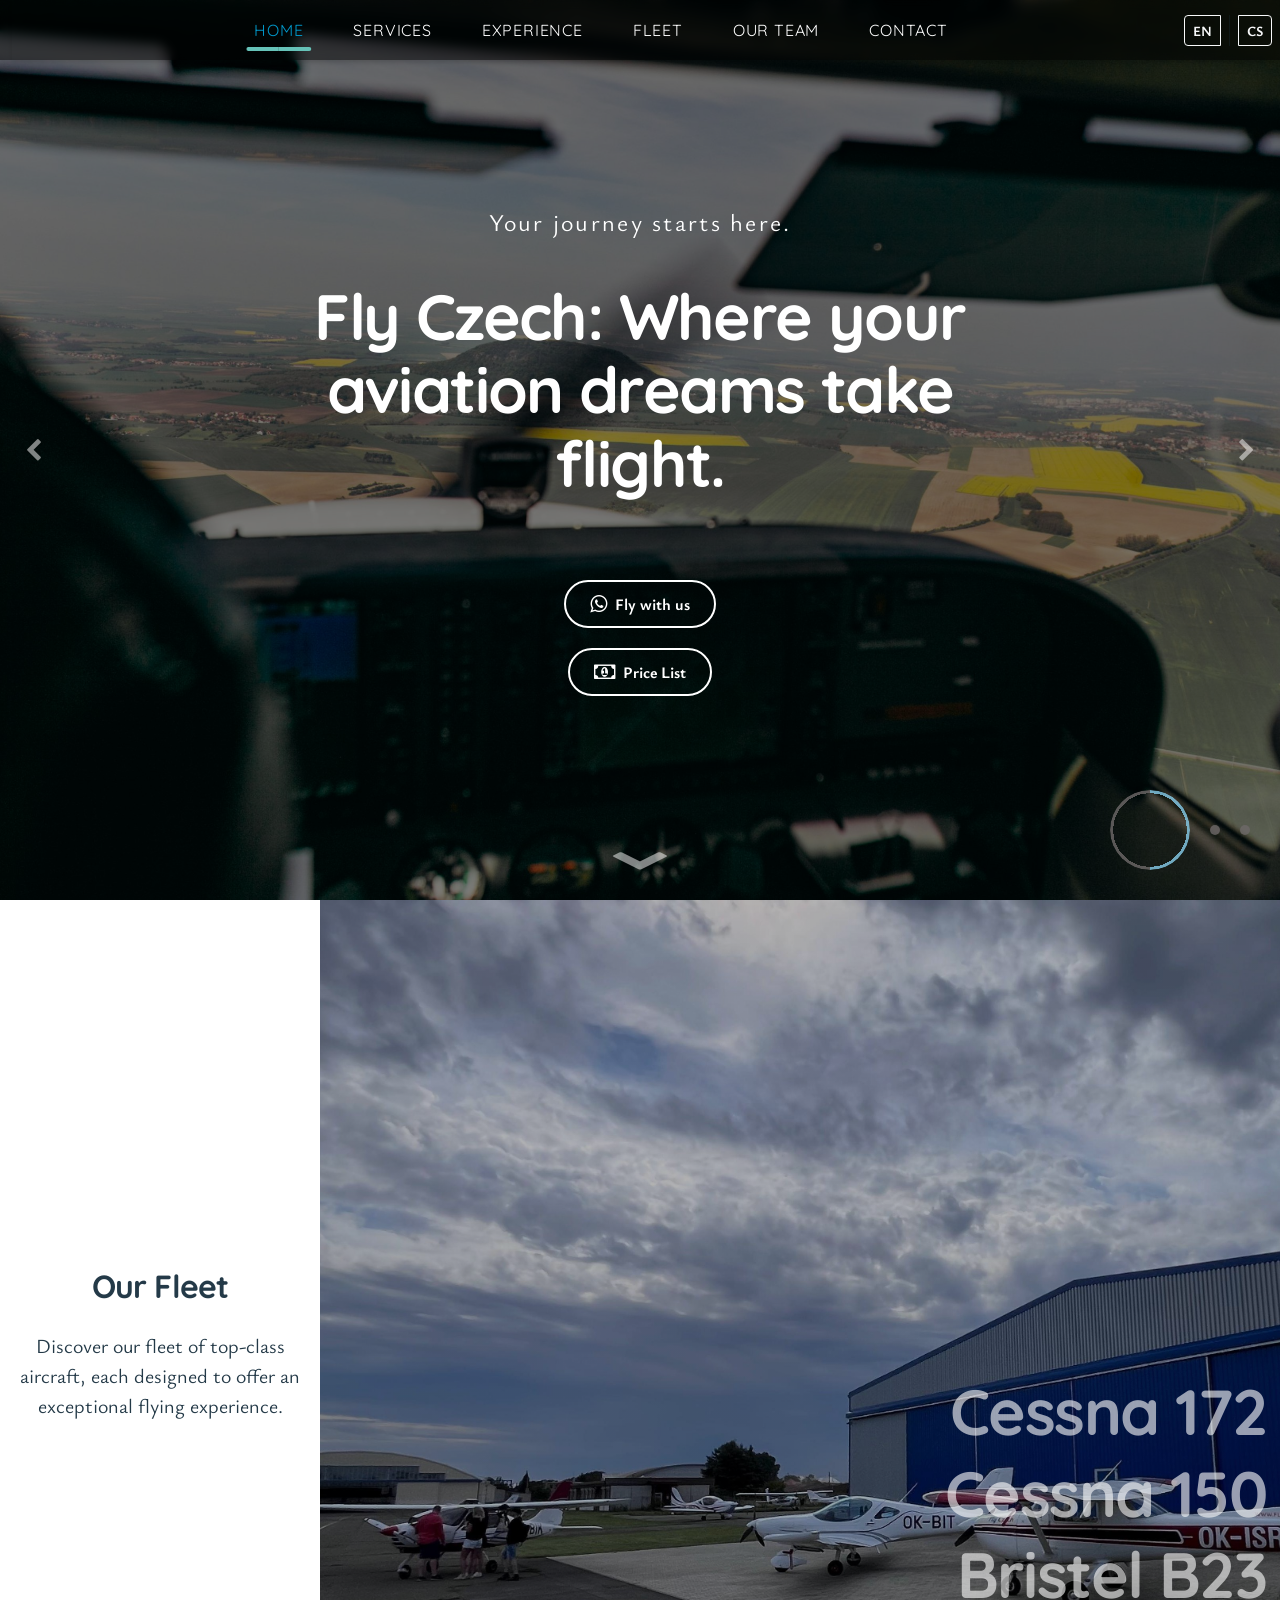
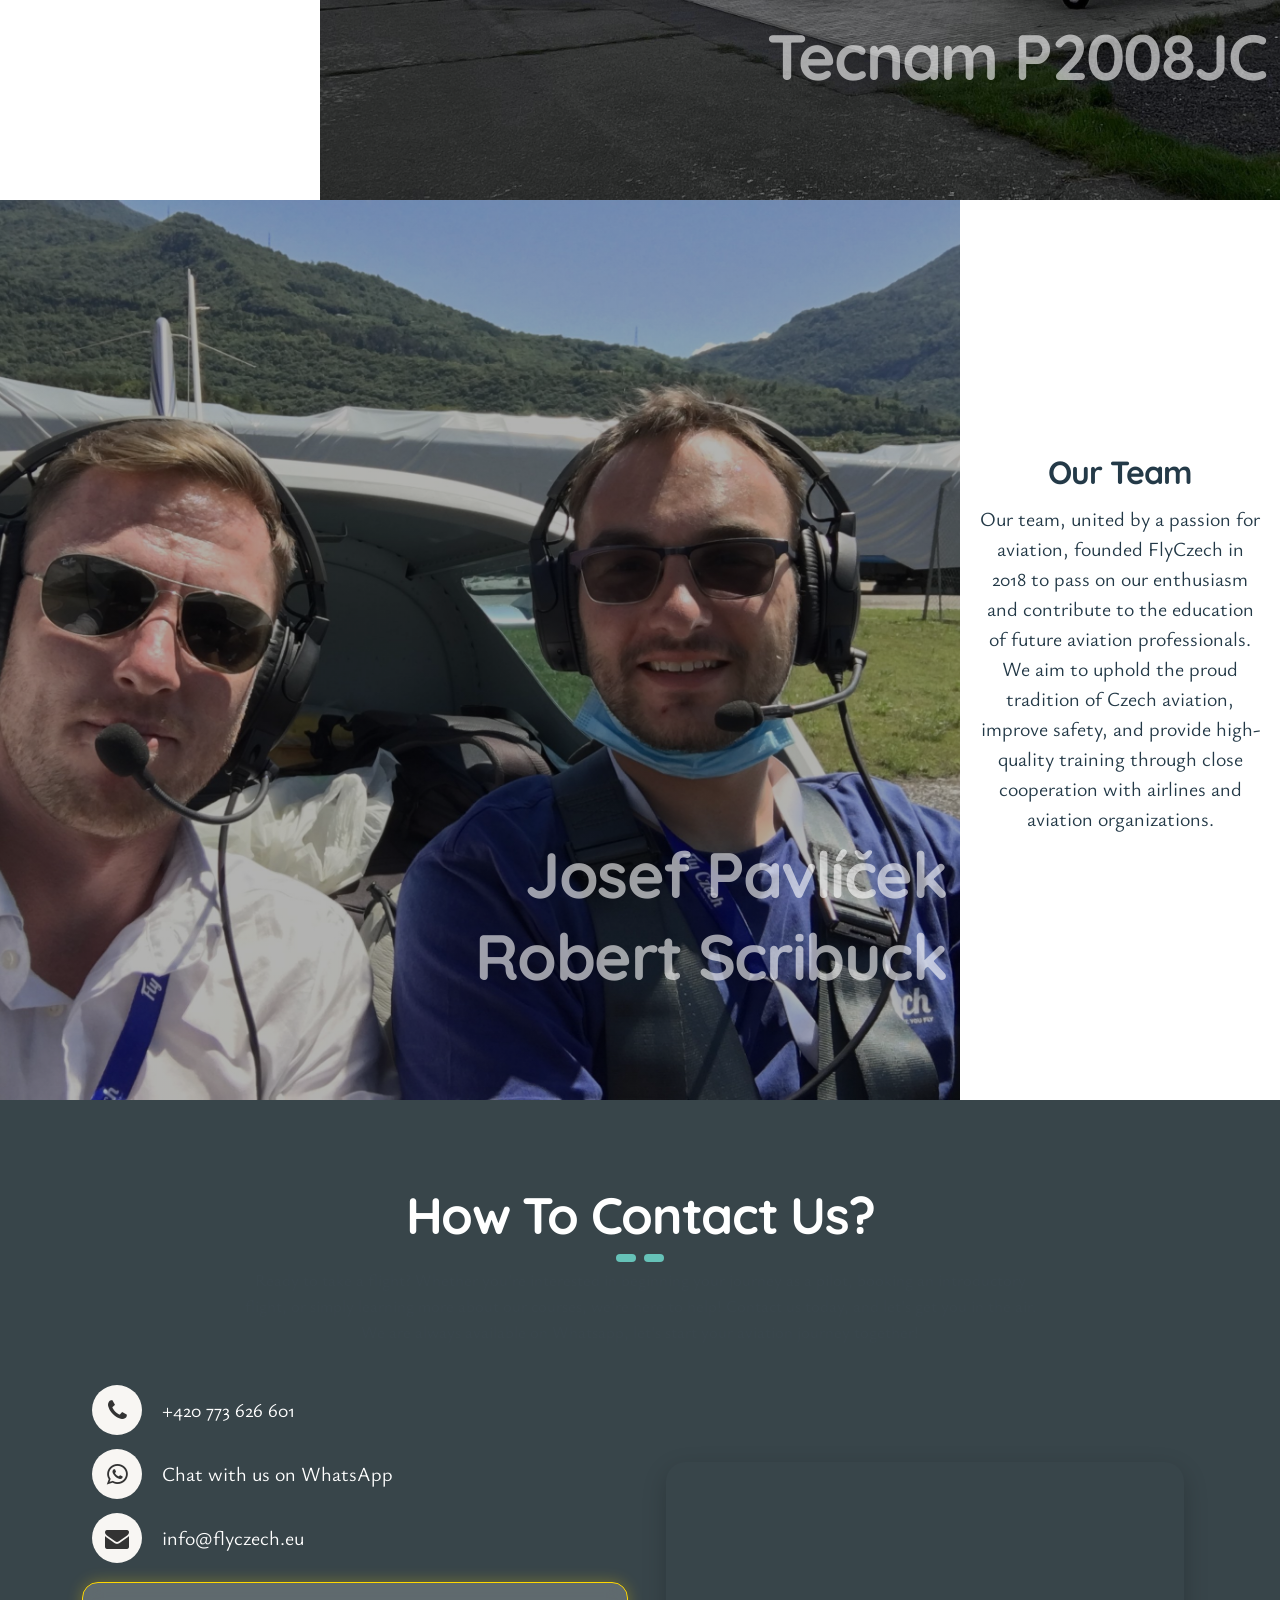
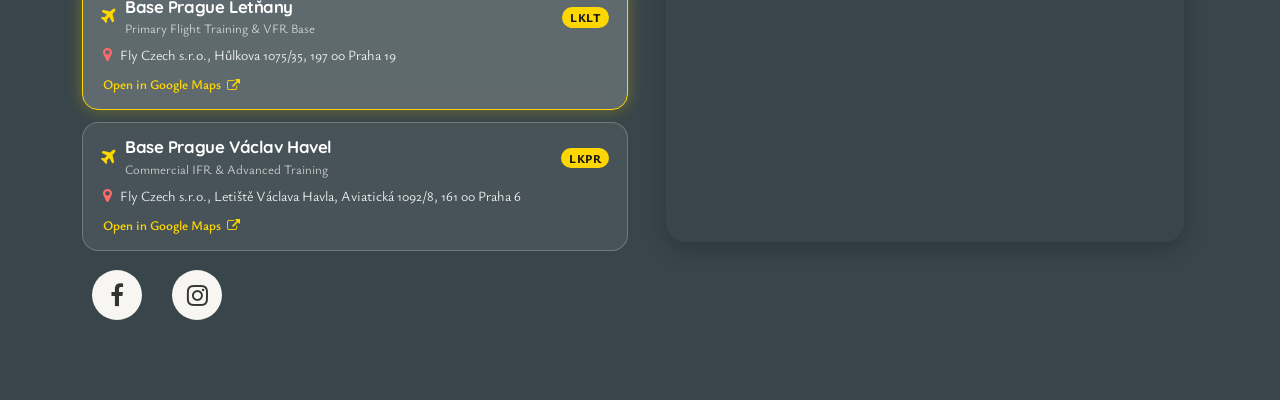
==== commit 02a049bd: "fix(contact): eliminate layout collision between description text and phone number" ====
--- a/index.html
+++ b/index.html
@@ -651,17 +651,16 @@
       <!-- Project area end -->
 
       <!-- Contact area start -->
-      <section id="contact" class="section-fullscreen contact-wrap pt-120 pb-120" style="background-color: #f8f6f3;">
-        <div class="container" style="height: 100dvh;">
+      <section id="contact" class="section-fullscreen contact-wrap" style="background-color: #f8f6f3;">
+        <div class="container">
           <div class="section-title-wrap text-center">
             <h2 class="section-title"><span class="section-title-text" data-translate="contact-title"></span></h2>
             <p class="contact-us-description" data-translate="contact-description">
             </p>
           </div>
-          <div class="row align-items-center" style="height: 50%;">
-            <div class="col-md-6 text-center" style="height: 80%;">
-              <div class="contact-circle-wrapper"
-                style="display: flex; flex-direction: column; justify-content: center; height: 100%; gap: 15px;">
+          <div class="row align-items-center">
+            <div class="col-lg-6 text-center">
+              <div class="contact-circle-wrapper">
 
                 <div class="contact-circle">
                   <a class="contact-icon" href="tel:+420773626601" title="Call Us">
@@ -754,7 +753,7 @@
               </div>
             </div>
 
-            <div class="col-md-6 text-center google-maps" style="height: 80%;">
+            <div class="col-lg-6 text-center google-maps">
               <div class="maps-container">
                 <iframe id="map-iframe-lklt"
                   src="https://www.google.com/maps/embed?pb=!1m14!1m8!1m3!1d2211.427444748304!2d14.5243626!3d50.1275467!3m2!1i1024!2i768!4f13.1!3m3!1m2!1s0x470bed50ab240e5b%3A0x810017243311ce41!2sFlyCzech%20s.r.o.!5e1!3m2!1sen!2scz!4v1731859860377!5m2!1sen!2scz"
--- a/src/css/style.css
+++ b/src/css/style.css
@@ -1829,8 +1829,13 @@
 .contact-wrap {
   position: relative;
   background: url(../images/bg/contact-block.jpg) center center no-repeat fixed;
-  background-size: auto;
   background-size: cover;
+  display: flex;
+  align-items: center;
+  justify-content: center;
+  min-height: 100vh;
+  min-height: 100dvh;
+  padding: 60px 0;
 }
 
 .contact-wrap::before {
@@ -1850,11 +1855,23 @@
   z-index: 1;
 }
 
-#contact .section-title-wrap p {
-  z-index: 2;
-  /* Bring the paragraph to the foreground */
-  position: relative;
-  /* Ensure z-index is applied */
+#contact .section-title-wrap {
+  padding: 0 0 15px 0;
+  margin-bottom: 5px;
+}
+
+#contact .section-title-wrap .section-title {
+  font-size: clamp(2.2rem, 4vw, 3.2rem);
+  margin: 0 0 15px 0;
+}
+
+#contact .contact-us-description {
+  font-size: 1.05rem;
+  line-height: 1.55;
+  color: rgba(255, 255, 255, 0.88);
+  max-width: 800px;
+  margin: 0 auto 20px auto;
+  display: block;
 }
 
 .contact-wrap .section-title-wrap .section-title-text,
--- a/src/css/components/button.css
+++ b/src/css/components/button.css
@@ -98,8 +98,7 @@
     display: flex;
     flex-direction: column;
     justify-content: center;
-    height: 100%;
-    gap: 20px;
+    gap: 14px;
 }
 
 .contact-circle {
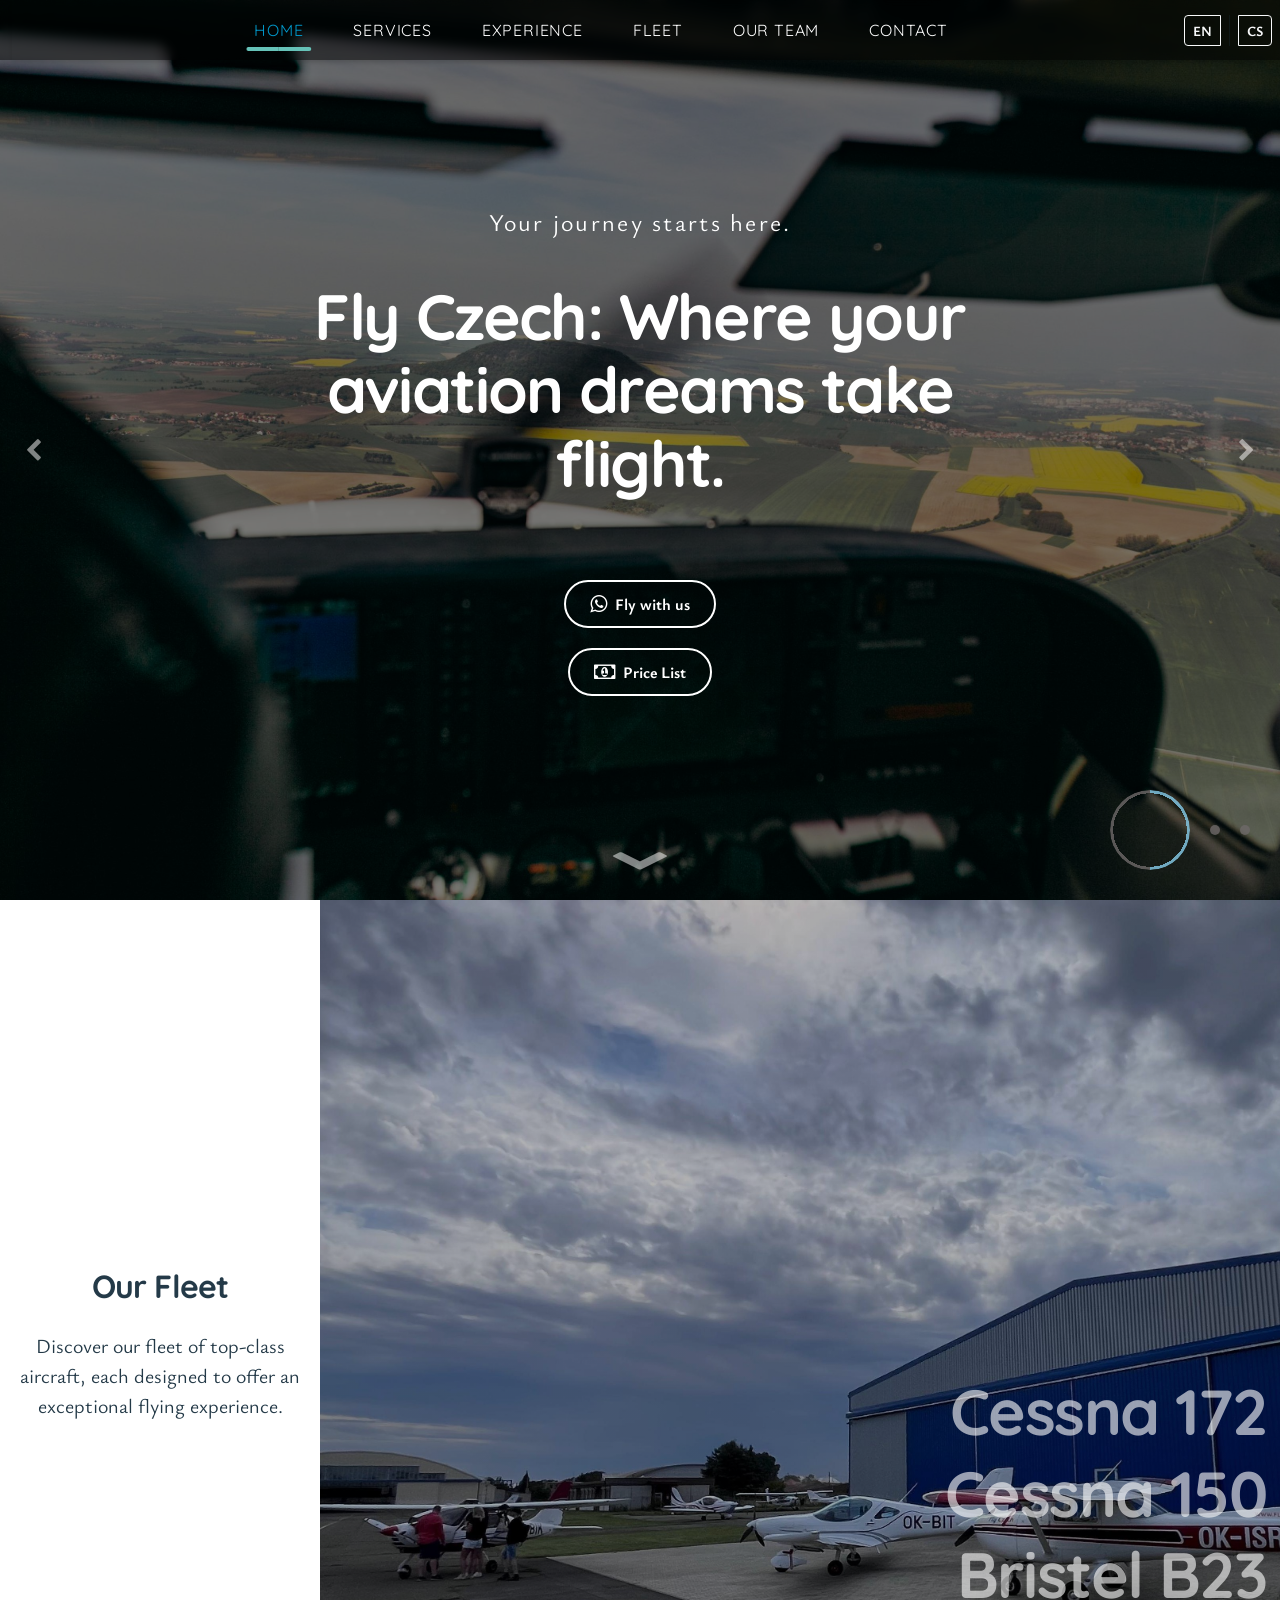
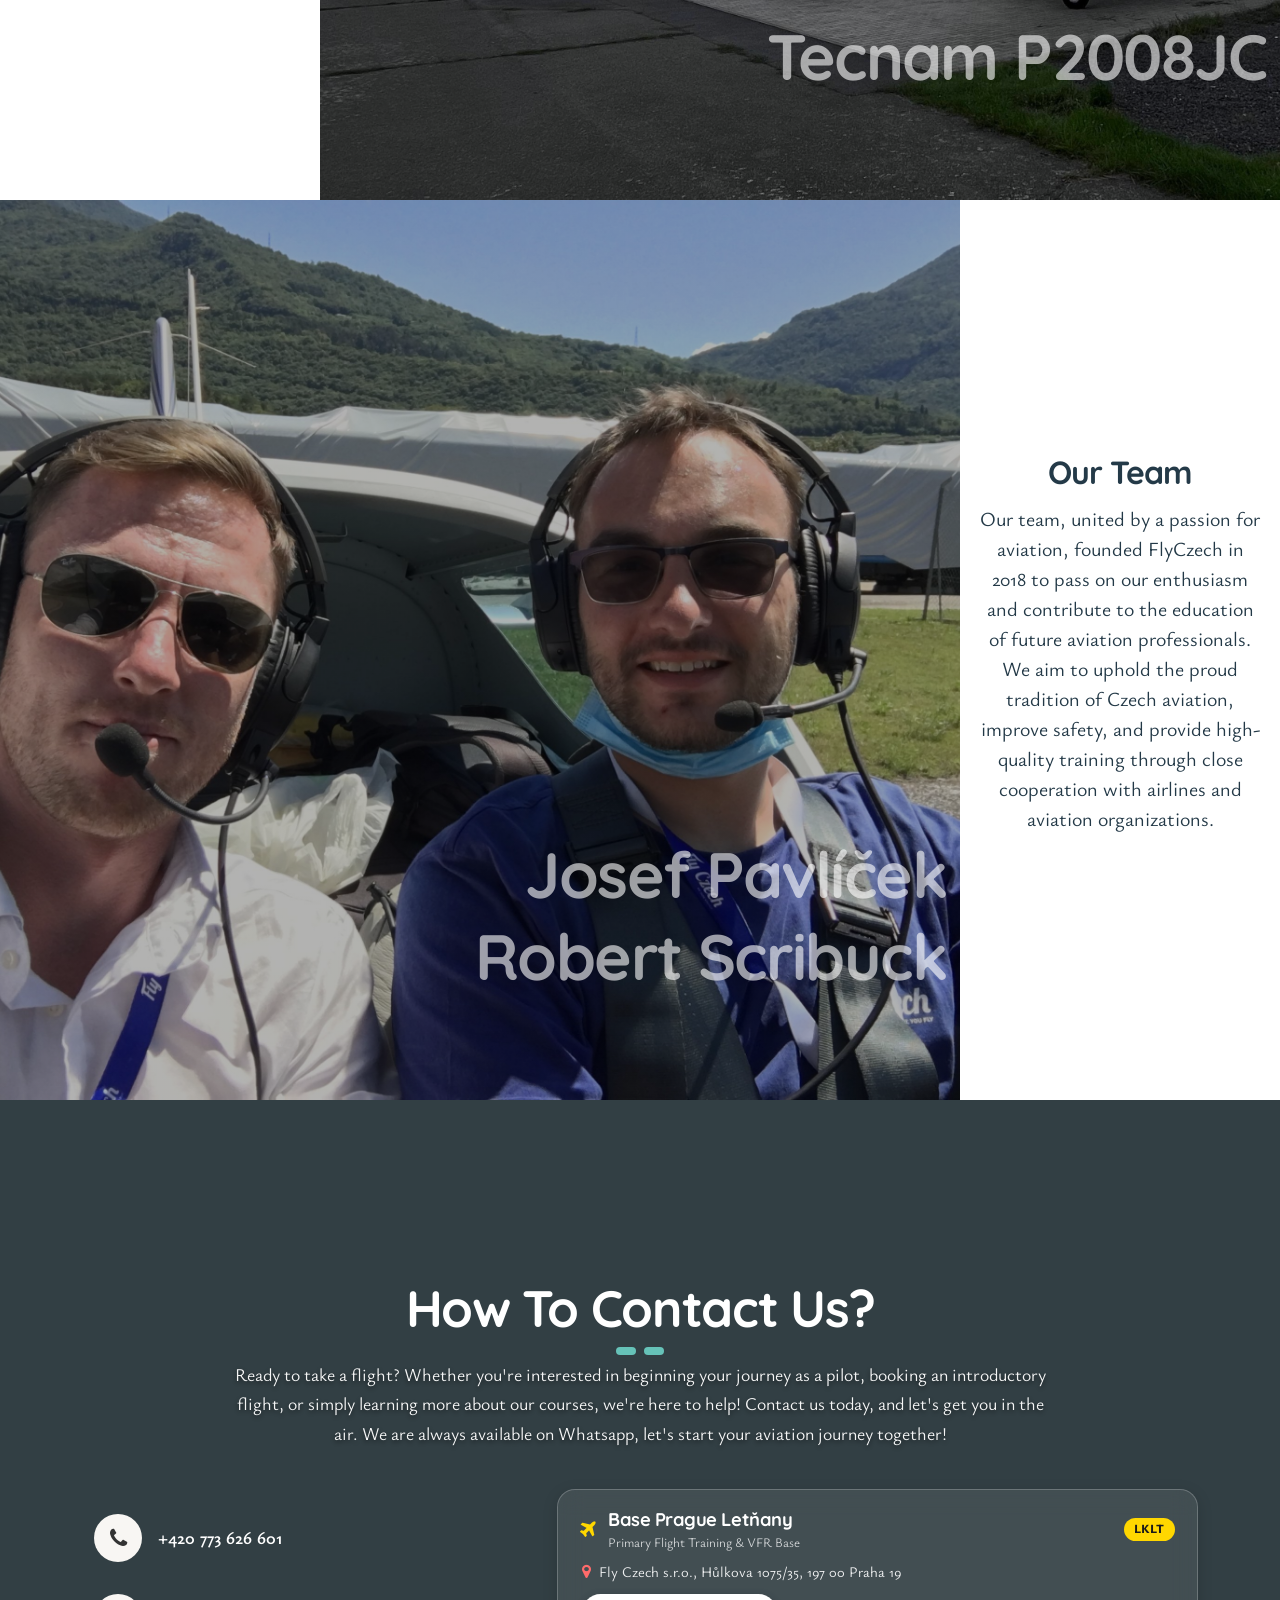
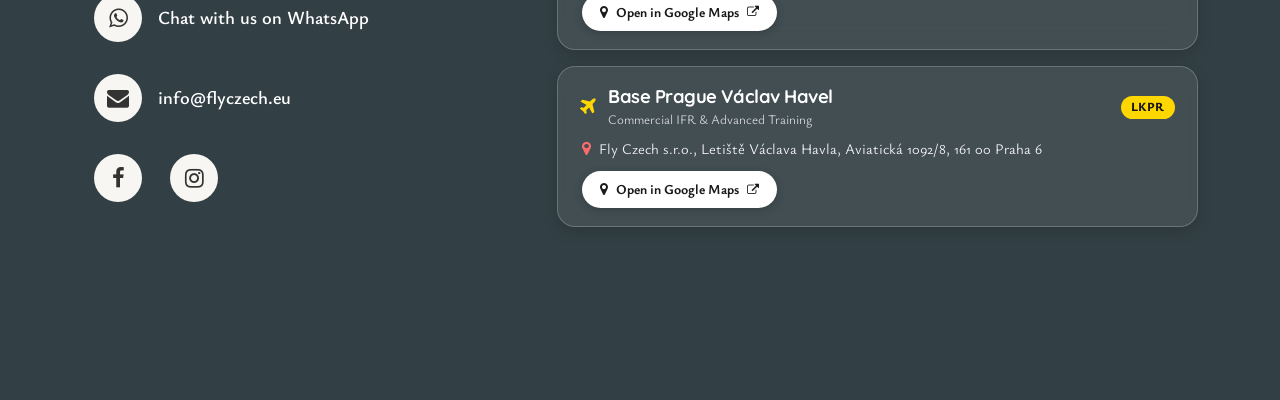
==== commit 01b04af5: "fix(contact): fix description text contrast and switch to spacious 2-column contact layout with Goog" ====
--- a/index.html
+++ b/index.html
@@ -658,8 +658,9 @@
             <p class="contact-us-description" data-translate="contact-description">
             </p>
           </div>
-          <div class="row align-items-center">
-            <div class="col-lg-6 text-center">
+          <div class="row align-items-center justify-content-center contact-content-row">
+            <!-- Left Column: Communication channels -->
+            <div class="col-lg-5 col-md-6 mb-4 mb-lg-0">
               <div class="contact-circle-wrapper">
 
                 <div class="contact-circle">
@@ -673,10 +674,10 @@
 
                 <div class="contact-circle">
                   <a class="contact-icon" href="https://wa.me/+420773626601" title="Chat with us on WhatsApp"
-                    target="_blank">
+                    target="_blank" rel="noopener">
                     <i class="fa fa-whatsapp"></i>
                   </a>
-                  <a href="https://wa.me/+420773626601" target="_blank" style="text-decoration: none; color: inherit;">
+                  <a href="https://wa.me/+420773626601" target="_blank" rel="noopener" style="text-decoration: none; color: inherit;">
                     <span class="contact-info" data-translate="contact-whatsapp"></span>
                   </a>
                 </div>
@@ -690,62 +691,13 @@
                   </a>
                 </div>
 
-                <!-- Dual Airport Base Cards -->
-                <div class="contact-base-cards">
-                  <!-- Base 1: LKLT (Letňany) -->
-                  <div class="contact-base-card active" id="base-card-lklt" data-base="lklt" tabindex="0" role="button">
-                    <div class="base-card-header">
-                      <div class="base-card-title-group">
-                        <i class="fa fa-plane base-icon"></i>
-                        <div>
-                          <h6 class="base-card-title" data-translate="contact-base-lklt-title">Base Prague Letňany</h6>
-                          <span class="base-card-subtitle" data-translate="contact-base-lklt-role">Primary Flight Training & VFR Base</span>
-                        </div>
-                      </div>
-                      <span class="base-icao-badge">LKLT</span>
-                    </div>
-                    <div class="base-card-body">
-                      <p class="base-address">
-                        <i class="fa fa-map-marker"></i>
-                        <span data-translate="contact-base-lklt-address">Fly Czech s.r.o., Hůlkova 1075/35, 197 00 Praha 19</span>
-                      </p>
-                      <a class="base-maps-link" href="https://maps.app.goo.gl/2z5RKhMu3m4Roq21A" target="_blank" rel="noopener">
-                        <span data-translate="open-in-maps">Open in Google Maps</span> <i class="fa fa-external-link"></i>
-                      </a>
-                    </div>
-                  </div>
-
-                  <!-- Base 2: LKPR (Václav Havel Airport Prague) -->
-                  <div class="contact-base-card" id="base-card-lkpr" data-base="lkpr" tabindex="0" role="button">
-                    <div class="base-card-header">
-                      <div class="base-card-title-group">
-                        <i class="fa fa-plane base-icon"></i>
-                        <div>
-                          <h6 class="base-card-title" data-translate="contact-base-lkpr-title">Base Prague Václav Havel</h6>
-                          <span class="base-card-subtitle" data-translate="contact-base-lkpr-role">Commercial IFR & Advanced Training</span>
-                        </div>
-                      </div>
-                      <span class="base-icao-badge">LKPR</span>
-                    </div>
-                    <div class="base-card-body">
-                      <p class="base-address">
-                        <i class="fa fa-map-marker"></i>
-                        <span data-translate="contact-base-lkpr-address">Fly Czech s.r.o., Letiště Václava Havla, Aviatická 1092/8, 161 00 Praha 6</span>
-                      </p>
-                      <a class="base-maps-link" href="https://www.google.com/maps/search/?api=1&query=Aviatick%C3%A1+1092%2F8%2C+161+00+Praha+6" target="_blank" rel="noopener">
-                        <span data-translate="open-in-maps">Open in Google Maps</span> <i class="fa fa-external-link"></i>
-                      </a>
-                    </div>
-                  </div>
-                </div>
-
                 <div class="contact-circle social-icons">
                   <a class="contact-icon" href="https://www.facebook.com/flyczech" title="Follow us on Facebook"
-                    target="_blank" style="margin-right: 10px;">
+                    target="_blank" rel="noopener" style="margin-right: 12px;">
                     <i class="fa fa-facebook"></i>
                   </a>
                   <a class="contact-icon" href="https://www.instagram.com/flyczech" title="Follow us on Instagram"
-                    target="_blank">
+                    target="_blank" rel="noopener">
                     <i class="fa fa-instagram"></i>
                   </a>
                 </div>
@@ -753,16 +705,54 @@
               </div>
             </div>
 
-            <div class="col-lg-6 text-center google-maps">
-              <div class="maps-container">
-                <iframe id="map-iframe-lklt"
-                  src="https://www.google.com/maps/embed?pb=!1m14!1m8!1m3!1d2211.427444748304!2d14.5243626!3d50.1275467!3m2!1i1024!2i768!4f13.1!3m3!1m2!1s0x470bed50ab240e5b%3A0x810017243311ce41!2sFlyCzech%20s.r.o.!5e1!3m2!1sen!2scz!4v1731859860377!5m2!1sen!2scz"
-                  width="100%" height="100%" style="border:0;" allowfullscreen="" loading="lazy">
-                </iframe>
-                <iframe id="map-iframe-lkpr"
-                  src="https://www.google.com/maps/embed?pb=!1m18!1m12!1m3!1d2559.043818617871!2d14.2882353!3d50.1062086!2m3!1f0!2f0!3f0!3m2!1i1024!2i768!4f13.1!3m3!1m2!1s0x470b95333f2bb9ab%3A0x1d322c335fa3240e!2sAviatick%C3%A1%201092%2F8%2C%20161%2000%20Praha%206!5e0!3m2!1sen!2scz!4v1731859900000!5m2!1sen!2scz"
-                  width="100%" height="100%" style="border:0; display: none;" allowfullscreen="" loading="lazy">
-                </iframe>
+            <!-- Right Column: Dual Airport Base Cards -->
+            <div class="col-lg-7 col-md-6">
+              <div class="contact-base-cards">
+                <!-- Base 1: LKLT (Letňany) -->
+                <div class="contact-base-card" id="base-card-lklt">
+                  <div class="base-card-header">
+                    <div class="base-card-title-group">
+                      <i class="fa fa-plane base-icon"></i>
+                      <div>
+                        <h6 class="base-card-title" data-translate="contact-base-lklt-title">Base Prague Letňany</h6>
+                        <span class="base-card-subtitle" data-translate="contact-base-lklt-role">Primary Flight Training & VFR Base</span>
+                      </div>
+                    </div>
+                    <span class="base-icao-badge">LKLT</span>
+                  </div>
+                  <div class="base-card-body">
+                    <p class="base-address">
+                      <i class="fa fa-map-marker"></i>
+                      <span data-translate="contact-base-lklt-address">Fly Czech s.r.o., Hůlkova 1075/35, 197 00 Praha 19</span>
+                    </p>
+                    <a class="base-maps-button" href="https://maps.app.goo.gl/2z5RKhMu3m4Roq21A" target="_blank" rel="noopener">
+                      <i class="fa fa-map-marker"></i> <span data-translate="open-in-maps">Open in Google Maps</span> <i class="fa fa-external-link"></i>
+                    </a>
+                  </div>
+                </div>
+
+                <!-- Base 2: LKPR (Václav Havel Airport Prague) -->
+                <div class="contact-base-card" id="base-card-lkpr">
+                  <div class="base-card-header">
+                    <div class="base-card-title-group">
+                      <i class="fa fa-plane base-icon"></i>
+                      <div>
+                        <h6 class="base-card-title" data-translate="contact-base-lkpr-title">Base Prague Václav Havel</h6>
+                        <span class="base-card-subtitle" data-translate="contact-base-lkpr-role">Commercial IFR & Advanced Training</span>
+                      </div>
+                    </div>
+                    <span class="base-icao-badge">LKPR</span>
+                  </div>
+                  <div class="base-card-body">
+                    <p class="base-address">
+                      <i class="fa fa-map-marker"></i>
+                      <span data-translate="contact-base-lkpr-address">Fly Czech s.r.o., Letiště Václava Havla, Aviatická 1092/8, 161 00 Praha 6</span>
+                    </p>
+                    <a class="base-maps-button" href="https://www.google.com/maps/search/?api=1&query=Aviatick%C3%A1+1092%2F8%2C+161+00+Praha+6" target="_blank" rel="noopener">
+                      <i class="fa fa-map-marker"></i> <span data-translate="open-in-maps">Open in Google Maps</span> <i class="fa fa-external-link"></i>
+                    </a>
+                  </div>
+                </div>
               </div>
             </div>
           </div>
--- a/src/css/style.css
+++ b/src/css/style.css
@@ -1835,7 +1835,7 @@
   justify-content: center;
   min-height: 100vh;
   min-height: 100dvh;
-  padding: 60px 0;
+  padding: 70px 0;
 }
 
 .contact-wrap::before {
@@ -1845,110 +1845,113 @@
   left: 0;
   width: 100%;
   height: 100%;
-  opacity: 0.85;
-  filter: alpha(opacity=85);
+  opacity: 0.88;
+  filter: alpha(opacity=88);
   background-color: #17262d;
   z-index: 0;
 }
 
-.contact-wrap .row>* {
+.contact-wrap .container {
+  position: relative;
   z-index: 1;
+  max-width: 1140px;
 }
 
 #contact .section-title-wrap {
-  padding: 0 0 15px 0;
-  margin-bottom: 5px;
+  padding: 0 0 10px 0;
+  margin-bottom: 20px;
 }
 
 #contact .section-title-wrap .section-title {
   font-size: clamp(2.2rem, 4vw, 3.2rem);
   margin: 0 0 15px 0;
-}
-
-#contact .contact-us-description {
-  font-size: 1.05rem;
-  line-height: 1.55;
-  color: rgba(255, 255, 255, 0.88);
-  max-width: 800px;
-  margin: 0 auto 20px auto;
-  display: block;
+  color: #fff;
+}
+
+#contact .contact-us-description,
+.contact-wrap .contact-us-description,
+.contact-wrap .section-title-wrap p {
+  font-size: 1.12rem !important;
+  line-height: 1.65 !important;
+  color: #ffffff !important;
+  max-width: 820px !important;
+  margin: 0 auto 10px auto !important;
+  display: block !important;
+  text-align: center !important;
+  text-shadow: 0 2px 5px rgba(0, 0, 0, 0.6) !important;
+  opacity: 0.95;
+  font-weight: 400;
 }
 
 .contact-wrap .section-title-wrap .section-title-text,
-.contact-wrap .section-title-wrap p,
 .contact-wrap h5 {
   color: #fff;
+}
+
+.contact-content-row {
+  margin-top: 15px;
 }
 
 /* Dual Airport Base Cards */
 .contact-base-cards {
   display: flex;
   flex-direction: column;
-  gap: 12px;
+  gap: 16px;
   width: 100%;
-  margin-top: 5px;
-  margin-bottom: 5px;
 }
 
 .contact-base-card {
   background: rgba(255, 255, 255, 0.08);
-  backdrop-filter: blur(10px);
-  -webkit-backdrop-filter: blur(10px);
+  backdrop-filter: blur(12px);
+  -webkit-backdrop-filter: blur(12px);
   border: 1.5px solid rgba(255, 255, 255, 0.22);
-  border-radius: 16px;
-  padding: 14px 18px;
+  border-radius: 18px;
+  padding: 18px 22px;
   text-align: left;
-  cursor: pointer;
   transition: all 0.25s ease;
   color: #fff;
   position: relative;
   width: 100%;
-  outline: none;
+  box-shadow: 0 4px 15px rgba(0, 0, 0, 0.15);
 }
 
 .contact-base-card:hover {
-  background: rgba(255, 255, 255, 0.15);
-  border-color: rgba(255, 255, 255, 0.5);
+  background: rgba(255, 255, 255, 0.14);
+  border-color: #ffd700;
   transform: translateY(-2px);
-  box-shadow: 0 6px 20px rgba(0, 0, 0, 0.25);
-}
-
-.contact-base-card.active {
-  background: rgba(255, 255, 255, 0.2);
-  border-color: #ffd700;
-  box-shadow: 0 0 15px rgba(255, 215, 0, 0.3);
+  box-shadow: 0 8px 25px rgba(0, 0, 0, 0.28), 0 0 12px rgba(255, 215, 0, 0.2);
 }
 
 .base-card-header {
   display: flex;
   align-items: center;
   justify-content: space-between;
-  gap: 10px;
-  margin-bottom: 6px;
+  gap: 12px;
+  margin-bottom: 8px;
 }
 
 .base-card-title-group {
   display: flex;
   align-items: center;
-  gap: 10px;
+  gap: 12px;
 }
 
 .base-icon {
+  font-size: 1.25rem;
+  color: #ffd700;
+}
+
+.base-card-title {
   font-size: 1.15rem;
-  color: #ffd700;
-}
-
-.base-card-title {
-  font-size: 1.05rem;
   font-weight: 700;
   margin: 0;
   color: #fff;
-  line-height: 1.2;
+  line-height: 1.25;
 }
 
 .base-card-subtitle {
-  font-size: 0.8rem;
-  color: rgba(255, 255, 255, 0.7);
+  font-size: 0.82rem;
+  color: rgba(255, 255, 255, 0.75);
   display: block;
   margin-top: 2px;
 }
@@ -1956,10 +1959,10 @@
 .base-icao-badge {
   background: #ffd700;
   color: #1a1a1a;
-  font-size: 0.75rem;
+  font-size: 0.78rem;
   font-weight: 800;
-  letter-spacing: 0.5px;
-  padding: 3px 8px;
+  letter-spacing: 0.6px;
+  padding: 4px 10px;
   border-radius: 12px;
   display: inline-block;
   line-height: 1.2;
@@ -1970,9 +1973,9 @@
 }
 
 .base-address {
-  margin: 0 0 6px 0;
-  font-size: 0.88rem;
-  color: rgba(255, 255, 255, 0.9);
+  margin: 0 0 12px 0;
+  font-size: 0.92rem;
+  color: rgba(255, 255, 255, 0.92);
   display: flex;
   align-items: center;
   gap: 8px;
@@ -1980,43 +1983,34 @@
 
 .base-address i {
   color: #ff6b6b;
-  font-size: 0.95rem;
-}
-
-.base-maps-link {
+  font-size: 1rem;
+}
+
+.base-maps-button {
   display: inline-flex;
   align-items: center;
-  gap: 6px;
-  font-size: 0.82rem;
-  color: #ffd700;
+  gap: 8px;
+  background: #ffffff;
+  color: #1a1a1a;
+  font-weight: 700;
+  font-size: 0.85rem;
+  padding: 8px 18px;
+  border-radius: 20px;
   text-decoration: none;
-  font-weight: 600;
-  transition: color 0.2s ease, text-decoration 0.2s ease;
-}
-
-.base-maps-link:hover {
-  color: #fff;
-  text-decoration: underline;
-}
-
-.maps-container {
-  height: 100%;
-  min-height: 380px;
-  width: 95%;
-  border-radius: 20px;
-  overflow: hidden;
-  box-shadow: 0 8px 24px rgba(0, 0, 0, 0.2);
-  position: relative;
-  margin: 0 auto;
-}
-
-.maps-container iframe {
-  width: 100%;
-  height: 100%;
-  border: 0;
-  position: absolute;
-  top: 0;
-  left: 0;
+  transition: all 0.2s ease;
+  box-shadow: 0 2px 8px rgba(0, 0, 0, 0.18);
+}
+
+.base-maps-button i.fa-external-link {
+  font-size: 0.75rem;
+}
+
+.base-maps-button:hover {
+  background: #ffd700;
+  color: #1a1a1a;
+  transform: translateY(-2px);
+  box-shadow: 0 4px 14px rgba(0, 0, 0, 0.3);
+  text-decoration: none;
 }
 
 /*-------------------------------
@@ -3331,18 +3325,19 @@
   /* Optional: Adjust the size or style of the icon as needed */
   font-size: 24px;
 }@media (max-height: 750px) {
-    p.contact-us-description {
-        display: none;
-    }
-
     .section-title-wrap {
         padding: 0;
     }
 
+    .contact-us-description {
+        font-size: 0.9rem;
+        line-height: 1.4;
+        margin: 0 auto 10px auto;
+    }
+
     .pt-120 {
         padding-top: 80px;
     }
-
 }
 
 @media (max-width: 992px) {
@@ -3350,20 +3345,22 @@
         font-size: min(2.5rem, 8vw);
     }
 
+    #contact .contact-us-description,
     .contact-us-description {
-        display: none !important;
-    }
-
-    .google-maps {
-        display: none !important;
+        display: block !important;
+        font-size: 0.95rem !important;
+        line-height: 1.45 !important;
+        margin: 0 auto 15px auto !important;
+        padding: 0 10px;
+        color: rgba(255, 255, 255, 0.95) !important;
     }
 
     .contact-circle-wrapper {
         gap: 12px !important;
+        margin-bottom: 20px;
     }
 
     .contact-circle {
-        height: auto !important;
         padding: 4px 8px !important;
     }
 
@@ -3372,17 +3369,17 @@
     }
 
     .contact-base-card {
-        padding: 10px 14px;
+        padding: 14px 16px;
         margin-bottom: 8px;
     }
 
     .contact-base-cards {
-        gap: 8px;
+        gap: 12px;
     }
 
     .contact-circle.social-icons {
         display: flex;
-        justify-content: center;
+        justify-content: flex-start;
         align-items: center;
         margin-top: 5px;
     }
--- a/src/css/components/button.css
+++ b/src/css/components/button.css
@@ -98,41 +98,50 @@
     display: flex;
     flex-direction: column;
     justify-content: center;
-    gap: 14px;
+    gap: 16px;
 }
 
 .contact-circle {
     display: flex;
     align-items: center;
     justify-content: flex-start;
-    gap: 20px;
-    height: 50px;
+    gap: 16px;
+    height: auto;
     width: 100%;
-    padding: 10px;
+    padding: 8px 12px;
+    border-radius: 12px;
+    transition: background-color 0.2s ease;
+}
+
+.contact-circle:hover {
+    background-color: rgba(255, 255, 255, 0.06);
 }
 
 .contact-icon {
-    display: inline-block;
-    width: 50px;
-    height: 50px;
+    display: inline-flex;
+    width: 48px;
+    height: 48px;
+    min-width: 48px;
     background-color: #f8f6f3;
     border-radius: 50%;
-    display: flex;
     justify-content: center;
     align-items: center;
-    font-size: 24px;
+    font-size: 22px;
     color: #333;
-    transition: background-color 0.3s ease;
+    transition: all 0.3s ease;
 }
 
 .contact-icon:hover {
     background-color: #ffd700;
+    transform: scale(1.08);
 }
 
 .contact-info {
-    font-size: 1.25rem;
-    color: white;
+    font-size: 1.15rem;
+    color: #ffffff;
     text-align: left;
+    font-weight: 600;
+    transition: color 0.2s ease;
 }
 
 .contact-circle:hover .contact-info {
